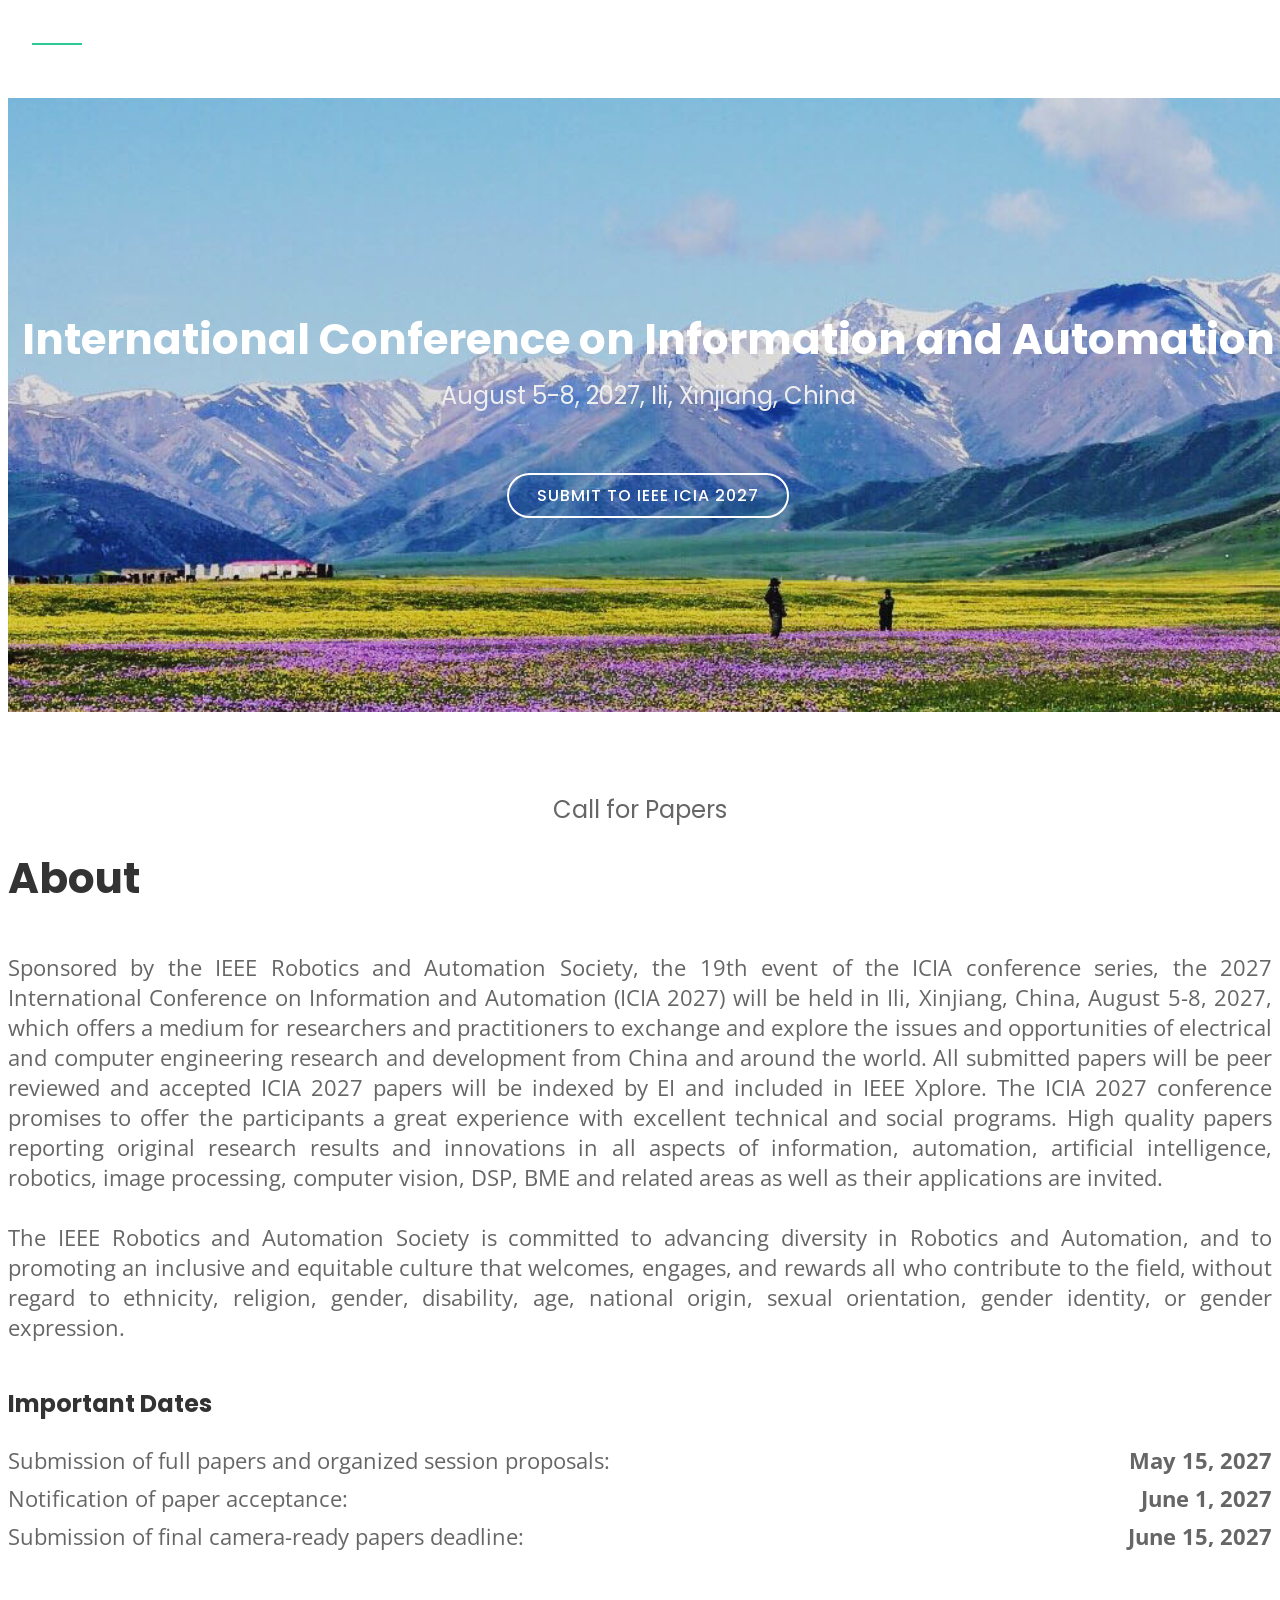
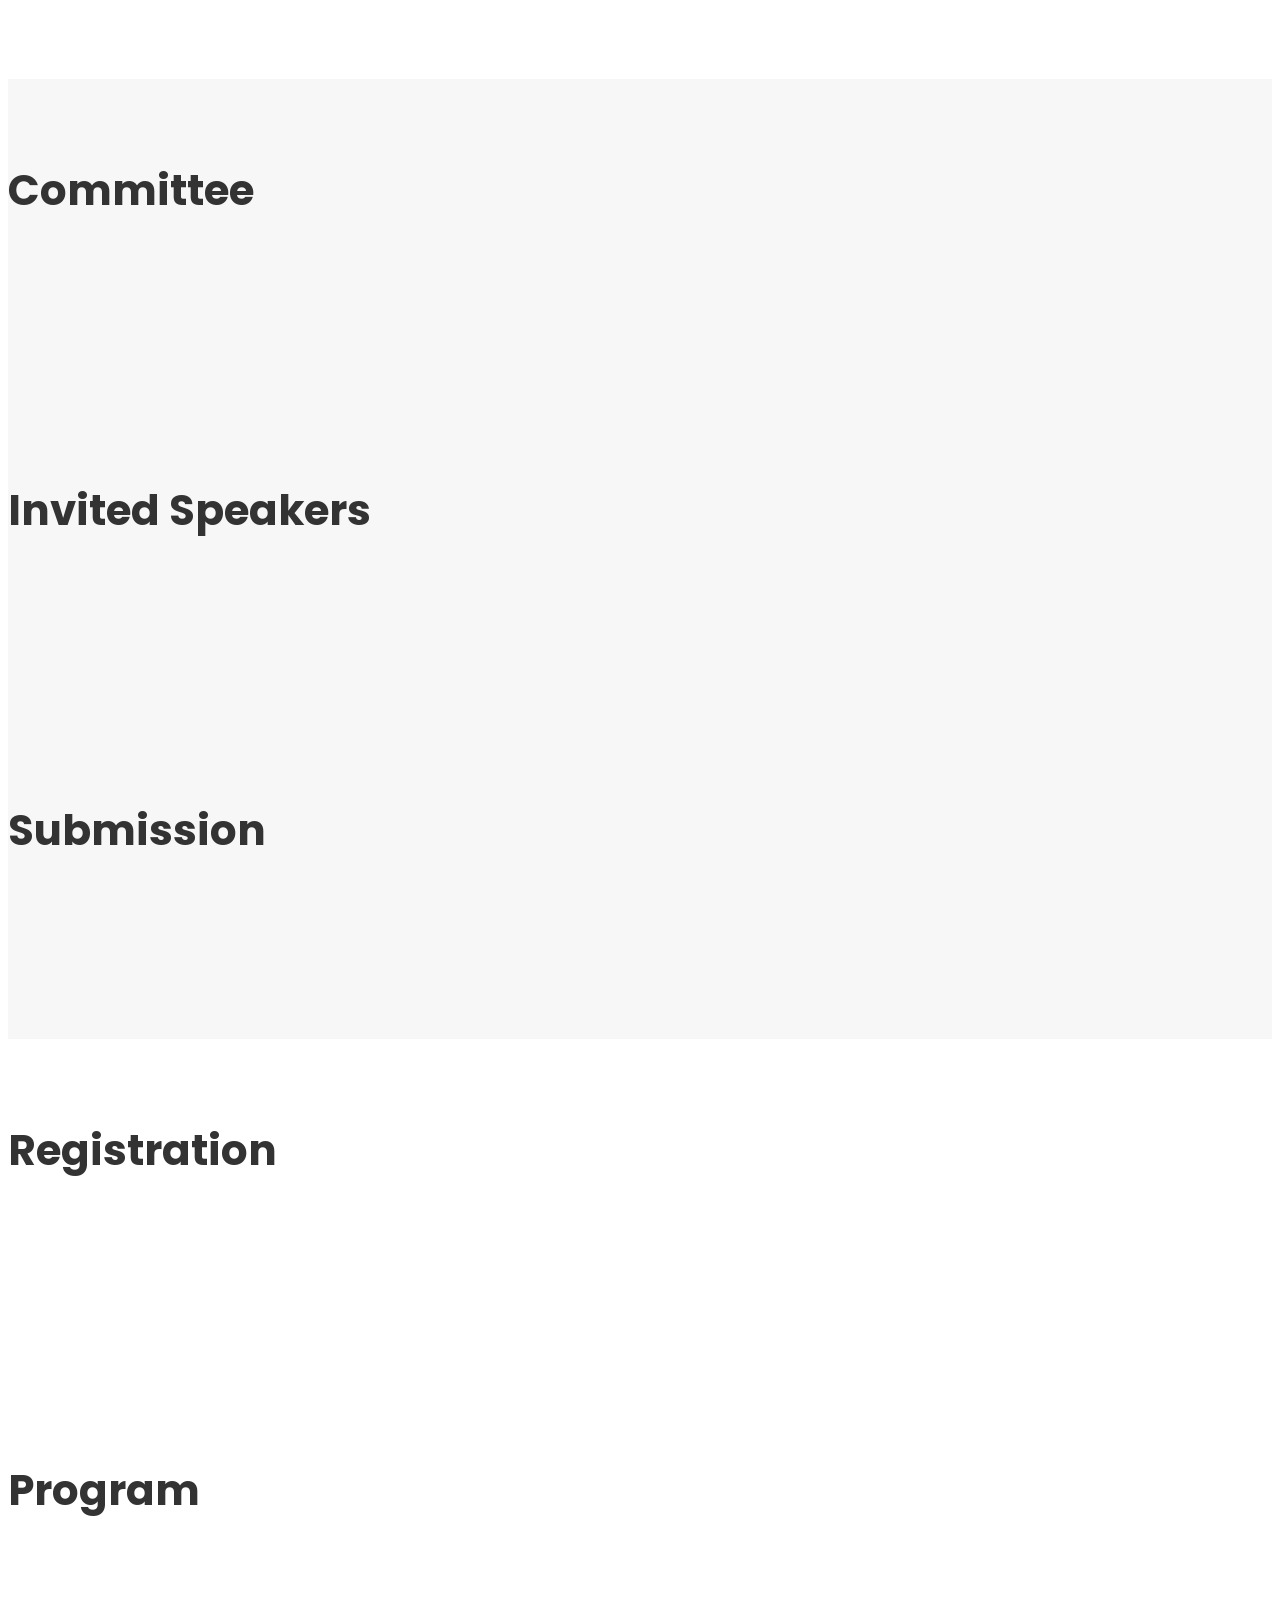
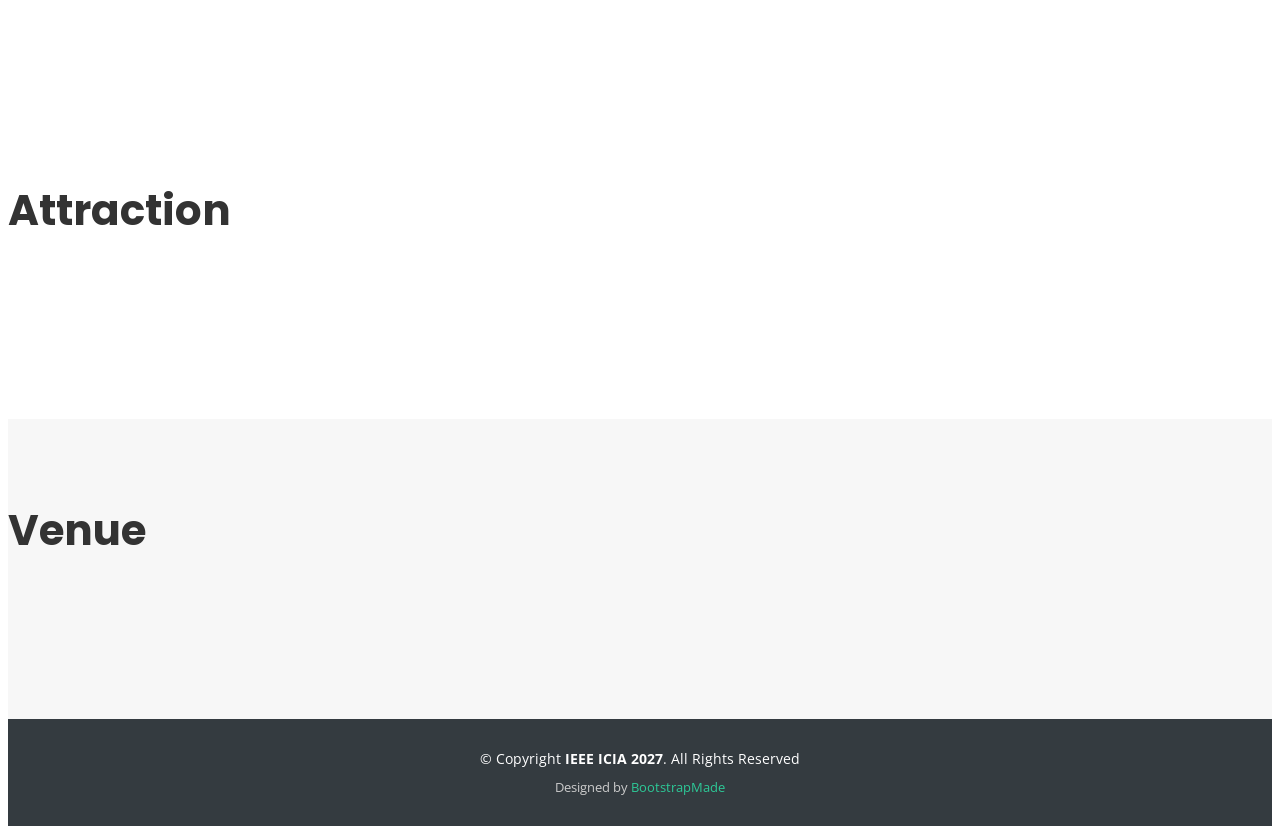
==== index.html @ 5e0fe8b0 "update" ====
<!DOCTYPE html>
<html lang="en">

<head>

	<meta charset="utf-8">
	<meta content="width=device-width, initial-scale=1.0" name="viewport">

	<title>ICIA 2027</title>
	<meta content="" name="description">
	<meta content="" name="keywords">

	<!-- Favicons -->
	<link href="" rel="icon">

	<!-- Google Fonts -->
	<link href="https://fonts.googleapis.com/css?family=Open+Sans:300,300i,400,400i,700,700i|Poppins:300,400,500,700"
		rel="stylesheet">

	<!-- Vendor CSS Files -->
	<link href="assets/vendor/aos/aos.css" rel="stylesheet">
	<link href="assets/vendor/bootstrap/css/bootstrap.min.css" rel="stylesheet">
	<link href="assets/vendor/bootstrap-icons/bootstrap-icons.css" rel="stylesheet">
	<link href="assets/vendor/boxicons/css/boxicons.min.css" rel="stylesheet">
	<link href="assets/vendor/glightbox/css/glightbox.min.css" rel="stylesheet">
	<link href="assets/vendor/swiper/swiper-bundle.min.css" rel="stylesheet">

	<!-- Template Main CSS File -->
	<link href="assets/css/style.css" rel="stylesheet">

	<style>
		.invisible-table {
			border-collapse: collapse;
			width: 100%;
			border: none;
			font-family: "Open Sans", sans-serif;
			font-size: 22px;
			color: inherit;
			line-height: 30px;
		}

		.invisible-table td {
			padding: 4px 0;
			border: none;
			vertical-align: top;
		}

		.date-label {
			padding-right: 20px !important;
		}

		.date-value {
			font-weight: bold;
			white-space: nowrap;
			text-align: right;
		}

		.blank-section {
			min-height: 180px;
		}
	</style>
</head>

<body>
	<!-- ======= Header ======= -->
	<header id="header" class="fixed-top d-flex align-items-center header-transparent">
		<div class="container d-flex align-items-center justify-content-center">
			<nav id="navbar" class="navbar">
				<ul>
					<li><a class="nav-link scrollto active" href="#home">Home</a></li>
					<li><a class="nav-link scrollto" href="#about">About</a></li>
					<li><a class="nav-link scrollto" href="#committee">Committee</a></li>
					<li><a class="nav-link scrollto" href="#InvitedSpeakers">Invited Speakers</a></li>
					<li><a class="nav-link scrollto" href="#submission">Submission</a></li>
					<li><a class="nav-link scrollto" href="#registration">Registration</a></li>
					<li><a class="nav-link scrollto" href="#program">Program</a></li>
					<li><a class="nav-link scrollto" href="#attraction">Attraction</a></li>
					<li><a class="nav-link scrollto" href="#venue">Venue</a></li>
				</ul>
				<i class="bi bi-list mobile-nav-toggle"></i>
			</nav>
		</div>
	</header>
	<!-- End Header -->

	<!-- ======= home Section ======= -->
	<section id="home">
		<div class="home-container" data-aos="zoom-in" data-aos-delay="100">
			<h1>International Conference on Information and Automation</h1>
			<h2>August 5-8, 2027, Ili, Xinjiang, China</h2>
			<a href="#submission" class="btn-get-started">Submit to IEEE ICIA 2027</a>
		</div>
	</section>
	<!-- End home Section -->

	<main id="main">

		<!-- ======= About Section ======= -->
		<section id="about">
			<div class="container" data-aos="fade-up">
				<div class="row about-container">
					<h1 align="center">Call for Papers</h1>

					<h2>About</h2>
					<br>
					<div class="col-lg-12 content order-lg-1 order-2">
						<p style="text-align:justify">
							Sponsored by the IEEE Robotics and Automation Society, the 19th event of the ICIA conference
							series, the 2027 International Conference on Information and Automation (ICIA 2027) will be
							held in Ili, Xinjiang, China, August 5-8, 2027, which offers a medium for researchers and
							practitioners to exchange and explore the issues and opportunities of electrical and
							computer engineering research and development from China and around the world. All submitted
							papers will be peer reviewed and accepted ICIA 2027 papers will be indexed by EI and
							included in IEEE Xplore. The ICIA 2027 conference promises to offer the participants a great
							experience with excellent technical and social programs. High quality papers reporting
							original research results and innovations in all aspects of information, automation,
							artificial intelligence, robotics, image processing, computer vision, DSP, BME and related
							areas as well as their applications are invited.
						</p>
						<p style="text-align:justify">
							The IEEE Robotics and Automation Society is committed to advancing diversity in Robotics and
							Automation, and to promoting an inclusive and equitable culture that welcomes, engages, and
							rewards all who contribute to the field, without regard to ethnicity, religion, gender,
							disability, age, national origin, sexual orientation, gender identity, or gender expression.
						</p>
					</div>
				</div>

				<br>
				<br>

				<div class="row about-container">
					<div class="col-lg-12 content order-lg-1 order-2">
						<h3>Important Dates</h3>
						<div class="paragraph-style">
							<table class="invisible-table">
								<tr>
									<td class="date-label">Submission of full papers and organized session proposals:</td>
									<td class="date-value">May 15, 2027</td>
								</tr>
								<tr>
									<td class="date-label">Notification of paper acceptance:</td>
									<td class="date-value">June 1, 2027</td>
								</tr>
								<tr>
									<td class="date-label">Submission of final camera-ready papers deadline:</td>
									<td class="date-value">June 15, 2027</td>
								</tr>
							</table>
						</div>
					</div>
				</div>

				<br>
				<br>
				<!-- <div class="col-lg-12">
					<img src="assets/img/logo.png" class="img-fluid" alt="">
				</div> -->
			</div>
		</section>
		<!-- End About Section -->

		<!-- ======= committee Section ======= -->
		<section id="committee">
			<div class="container blank-section" data-aos="fade-up">
				<h2>Committee</h2>
			</div>
		</section>
		<!-- End committee Section -->

		<!-- ======= InvitedSpeakers Section ======= -->
		<section id="InvitedSpeakers" class="invited-speakers">
			<div class="container blank-section" data-aos="fade-up">
				<h2 class="section-title">Invited Speakers</h2>
			</div>
		</section>
		<!-- End InvitedSpeakers Section -->

		<!-- ======= submission Section ======= -->
		<section id="submission">
			<div class="container blank-section" data-aos="fade-up">
				<h2 class="section-title">Submission</h2>
			</div>
		</section>
		<!-- End submission Section -->

		<!-- ======= registration Section ======= -->
		<section id="registration" class="registration">
			<div class="container blank-section" data-aos="fade-up">
				<h2 class="section-title">Registration</h2>
			</div>
		</section>
		<!-- End registration Section -->

		<!-- ======= program Section ======= -->
		<section id="program">
			<div class="container blank-section" data-aos="fade-up">
				<h2 class="section-title">Program</h2>
			</div>
		</section>
		<!-- End program Section -->

		<!-- ======= attraction Section ======= -->
		<section id="attraction">
			<div class="container blank-section" data-aos="fade-up">
				<h2 class="section-title">Attraction</h2>
			</div>
		</section>
		<!-- End attraction Section -->

		<!-- ======= venue Section ======= -->
		<section id="venue">
			<div class="container blank-section" data-aos="fade-up">
				<h2 class="section-title">Venue</h2>
			</div>
		</section>
		<!-- End venue Section -->

	</main>
	<!-- End #main -->

	<!-- ======= Footer ======= -->
	<footer id="footer">
		<div class="footer-top">
			<div class="container"></div>
		</div>

		<div class="container">
			<div class="copyright">
				&copy; Copyright <strong>IEEE ICIA 2027</strong>. All Rights Reserved
			</div>
			<div class="credits">
				Designed by
				<a href="https://bootstrapmade.com/">BootstrapMade</a>
			</div>
		</div>
	</footer>
	<!-- End Footer -->

	<a href="#" class="back-to-top d-flex align-items-center justify-content-center"><i
			class="bi bi-arrow-up-short"></i></a>

	<!-- Vendor JS Files -->
	<script src="assets/vendor/purecounter/purecounter.js"></script>
	<script src="assets/vendor/aos/aos.js"></script>
	<script src="assets/vendor/bootstrap/js/bootstrap.bundle.min.js"></script>
	<script src="assets/vendor/glightbox/js/glightbox.min.js"></script>
	<script src="assets/vendor/isotope-layout/isotope.pkgd.min.js"></script>
	<script src="assets/vendor/swiper/swiper-bundle.min.js"></script>
	<script src="assets/vendor/php-email-form/validate.js"></script>

	<!-- Template Main JS File -->
	<script src="assets/js/main.js"></script>

</body>

</html>
---- assets/css/style.css ----
/**
* Template Name: Regna - v4.7.0
* Template URL: https://bootstrapmade.com/regna-bootstrap-onepage-template/
* Author: BootstrapMade.com
* License: https://bootstrapmade.com/license/
*/

/*--------------------------------------------------------------
# General
--------------------------------------------------------------*/
body {
  background: #fff;
  color: #666666;
  
  font-family: "Open Sans", sans-serif;
}

a {
  color: #2dc997;
  text-decoration: none;
}

a:hover, a:active, a:focus {
  color: #2dca98;
  outline: none;
  text-decoration: none;
}

p {
  padding: 0;
  margin: 0 0 30px 0;
}

h1, h2, h3, h4, h5, h6 {
  font-family: "Poppins", sans-serif;
  font-weight: 400;
  margin: 0 0 20px 0;
  padding: 0;
}

/*--------------------------------------------------------------
# Back to top button
--------------------------------------------------------------*/
.back-to-top {
  position: fixed;
  visibility: hidden;
  opacity: 0;
  right: 15px;
  bottom: 15px;
  z-index: 996;
  background: #2dc997;
  width: 40px;
  height: 40px;
  border-radius: 4px;
  transition: all 0.4s;
}
.back-to-top i {
  font-size: 28px;
  color: #fff;
  line-height: 0;
}
.back-to-top:hover {
  background: #49d6a9;
  color: #fff;
}
.back-to-top.active {
  visibility: visible;
  opacity: 1;
}

/*--------------------------------------------------------------
# Disable AOS delay on mobile
--------------------------------------------------------------*/
@media screen and (max-width: 768px) {
  [data-aos-delay] {
    transition-delay: 0 !important;
  }
}
/*--------------------------------------------------------------
# Header
--------------------------------------------------------------*/
#header {
  height: 90px;
  transition: all 0.5s;
  z-index: 997;
  background: rgba(52, 59, 64, 0.9);
}
#header #logo h1 {
  font-size: 32px;
  margin: 0;
  line-height: 1;
  font-family: "Poppins", sans-serif;
  font-weight: 700;
  letter-spacing: 3px;
  text-transform: uppercase;
}
#header #logo h1 a, #header #logo h1 a:hover {
  color: #fff;
}
#header #logo img {
  padding: 0;
  margin: 0;
}
#header.header-transparent {
  background: transparent;
}
#header.header-scrolled {
  background: rgba(52, 59, 64, 0.9);
  height: 70px;
  transition: all 0.5s;
}

.scrolled-offset {
  margin-top: 70px;
}

/*--------------------------------------------------------------
# Navigation Menu
--------------------------------------------------------------*/
/**
* Desktop Navigation 
*/
.navbar {
  padding: 0;
}
.navbar ul {
  margin: 0;
  padding: 0;
  display: flex;
  list-style: none;
  align-items: center;
}
.navbar li {
  position: relative;
}
.navbar > ul > li {
  white-space: nowrap;
  padding: 10px 0 10px 24px;
}
.navbar a, .navbar a:focus {
  display: flex;
  align-items: center;
  justify-content: space-between;
  font-family: "Poppins", sans-serif;
  color: #fff;
  font-size: 14px;
  padding: 0 4px;
  white-space: nowrap;
  transition: 0.3s;
  letter-spacing: 0.4px;
  position: relative;
  text-transform: uppercase;
}
.navbar a i, .navbar a:focus i {
  font-size: 12px;
  line-height: 0;
  margin-left: 5px;
}
.navbar > ul > li > a:before {
  content: "";
  position: absolute;
  width: 100%;
  height: 2px;
  bottom: -6px;
  left: 0;
  background-color: #2dc997;
  visibility: hidden;
  transform: scaleX(0);
  transition: all 0.3s ease-in-out 0s;
}
.navbar a:hover:before, .navbar li:hover > a:before, .navbar .active:before {
  visibility: visible;
  transform: scaleX(1);
}
.navbar a:hover, .navbar .active, .navbar .active:focus, .navbar li:hover > a {
  color: #fff;
}
.navbar .dropdown ul {
  display: block;
  position: absolute;
  left: 24px;
  top: calc(100% + 30px);
  margin: 0;
  padding: 10px 0;
  z-index: 99;
  opacity: 0;
  visibility: hidden;
  background: #fff;
  box-shadow: 0px 0px 30px rgba(127, 137, 161, 0.25);
  transition: 0.3s;
}
.navbar .dropdown ul li {
  min-width: 200px;
}
.navbar .dropdown ul a {
  padding: 10px 20px;
  font-size: 14px;
  text-transform: none;
  color: #666666;
}
.navbar .dropdown ul a i {
  font-size: 12px;
}
.navbar .dropdown ul a:hover, .navbar .dropdown ul .active:hover, .navbar .dropdown ul li:hover > a {
  color: #2dc997;
}
.navbar .dropdown:hover > ul {
  opacity: 1;
  top: 100%;
  visibility: visible;
}
.navbar .dropdown .dropdown ul {
  top: 0;
  left: calc(100% - 30px);
  visibility: hidden;
}
.navbar .dropdown .dropdown:hover > ul {
  opacity: 1;
  top: 0;
  left: 100%;
  visibility: visible;
}
@media (max-width: 1366px) {
  .navbar .dropdown .dropdown ul {
    left: -90%;
  }
  .navbar .dropdown .dropdown:hover > ul {
    left: -100%;
  }
}

/**
* Mobile Navigation 
*/
.mobile-nav-toggle {
  color: #fff;
  font-size: 28px;
  cursor: pointer;
  display: none;
  line-height: 0;
  transition: 0.5s;
}

@media (max-width: 991px) {
  .mobile-nav-toggle {
    display: block;
  }

  .navbar ul {
    display: none;
  }
}
.navbar-mobile {
  position: fixed;
  overflow: hidden;
  top: 0;
  right: 0;
  left: 0;
  bottom: 0;
  background: rgba(77, 77, 77, 0.9);
  transition: 0.3s;
  z-index: 999;
}
.navbar-mobile .mobile-nav-toggle {
  position: absolute;
  top: 15px;
  right: 15px;
}
.navbar-mobile ul {
  display: block;
  position: absolute;
  top: 55px;
  right: 15px;
  bottom: 15px;
  left: 15px;
  padding: 10px 0;
  background-color: #fff;
  overflow-y: auto;
  transition: 0.3s;
}
.navbar-mobile > ul > li {
  padding: 0;
}
.navbar-mobile a:hover:before, .navbar-mobile li:hover > a:before, .navbar-mobile .active:before {
  visibility: hidden;
}
.navbar-mobile a, .navbar-mobile a:focus {
  padding: 10px 20px;
  font-size: 15px;
  color: #666666;
}
.navbar-mobile a:hover, .navbar-mobile .active, .navbar-mobile li:hover > a {
  color: #2dc997;
}
.navbar-mobile .getstarted, .navbar-mobile .getstarted:focus {
  margin: 15px;
}
.navbar-mobile .dropdown ul {
  position: static;
  display: none;
  margin: 10px 20px;
  padding: 10px 0;
  z-index: 99;
  opacity: 1;
  visibility: visible;
  background: #fff;
  box-shadow: 0px 0px 30px rgba(127, 137, 161, 0.25);
}
.navbar-mobile .dropdown ul li {
  min-width: 200px;
}
.navbar-mobile .dropdown ul a {
  padding: 10px 20px;
}
.navbar-mobile .dropdown ul a i {
  font-size: 12px;
}
.navbar-mobile .dropdown ul a:hover, .navbar-mobile .dropdown ul .active:hover, .navbar-mobile .dropdown ul li:hover > a {
  color: #2dc997;
}
.navbar-mobile .dropdown > .dropdown-active {
  display: block;
}

/*--------------------------------------------------------------
# home Section
--------------------------------------------------------------*/
#home {
  width: 100vw;
  height: 48vw;
  /* min-height: 100vh; */
  background: url(../img/yili-banner.jpg) top center;
  background-size: cover;
  /* background-repeat: no-repeat; */
  position: relative;
}
@media (min-width: 1024px) {
  #home {
    background-attachment: fixed;
  }
}
#home:before {
  content: "";
  background: rgba(0, 0, 0, 0.1);
  position: absolute;
  bottom: 0;
  top: 0;
  left: 0;
  right: 0;
}
#home .home-container {
  position: absolute;
  bottom: 0;
  top: 0;
  left: 0;
  right: 0;
  display: flex;
  justify-content: center;
  align-items: center;
  flex-direction: column;
  text-align: center;
}
#home h1 {
  margin: 30px 0 10px 0;
  font-size: 42px;
  font-weight: 700;
  line-height: 56px;
  /* text-transform: uppercase; */
  color: #fff;
}
@media (max-width: 768px) {
  #home h1 {
    font-size: 28px;
    line-height: 36px;
  }
}
#home h2 {
  color: #eee;
  margin-bottom: 50px;
  font-size: 24px;
}
@media (max-width: 768px) {
  #home h2 {
    font-size: 18px;
    line-height: 24px;
    margin-bottom: 30px;
  }
}
#home .btn-get-started {
  font-family: "Poppins", sans-serif;
  text-transform: uppercase;
  font-weight: 500;
  font-size: 16px;
  letter-spacing: 1px;
  display: inline-block;
  padding: 8px 28px;
  border-radius: 50px;
  transition: 0.5s;
  margin: 10px;
  border: 2px solid #fff;
  color: #fff;


}
#home .btn-get-started:hover {
  background: #2dc997;
  border: 2px solid #2dc997;
}

/*--------------------------------------------------------------
# Sections
--------------------------------------------------------------*/
section {
  overflow: hidden;
}

/* Sections Header
--------------------------------*/
.section-header .section-title {
  font-size: 32px;
  color: #111;
  text-transform: uppercase;
  text-align: center;
  font-weight: 700;
  margin-bottom: 5px;
}
.section-header .section-description {
  text-align: center;
  padding-bottom: 40px;
  color: #999;
}

/*--------------------------------------------------------------
# Breadcrumbs
--------------------------------------------------------------*/
.breadcrumbs {
  padding: 20px 0;
  background-color: whitesmoke;
  min-height: 40px;
  margin-top: 92px;
}
.breadcrumbs h2 {
  font-size: 24px;
  font-weight: 300;
  margin: 0;
}
@media (max-width: 992px) {
  .breadcrumbs h2 {
    margin: 0 0 10px 0;
  }
}
.breadcrumbs ol {
  display: flex;
  flex-wrap: wrap;
  list-style: none;
  padding: 0;
  margin: 0;
  font-size: 14px;
}
.breadcrumbs ol li + li {
  padding-left: 10px;
}
.breadcrumbs ol li + li::before {
  display: inline-block;
  padding-right: 10px;
  color: #6c757d;
  content: "/";
}
@media (max-width: 768px) {
  .breadcrumbs .d-flex {
    display: block !important;
  }
  .breadcrumbs ol {
    display: block;
  }
  .breadcrumbs ol li {
    display: inline-block;
  }
}

/* About Us Section
--------------------------------*/
#about {
  background: #fff;
  padding: 80px 0;
}
#about .about-container .background {
  min-height: 300px;
  background: url(../img/about-img.jpg) center top no-repeat;
  margin-bottom: 10px;
}
#about .about-container .content {
  background: #fff;
}
#about .about-container .title {
  color: #333;
  font-weight: 700;
  font-size: 32px;
}

#about .about-container h3{
  color: #333;
  font-weight: 700;
  font-size: 24px;
}

#about .about-container h2{
  color: #333;
  font-weight: 700;
  font-size: 42px;
}

@media (max-width: 768px) {
  #about .about-container .title {
    padding-top: 15px;
  }
}
#about .about-container p {
  line-height: 30px;
  font-size: 22px
}
#about .about-container p:last-child {
  margin-bottom: 0;
}
#about .about-container .icon-box {
  background: #fff;
  background-size: cover;
  padding: 0 0 30px 0;
}
#about .about-container .icon-box .icon {
  float: left;
  background: #fff;
  width: 64px;
  height: 64px;
  display: flex;
  justify-content: center;
  align-items: center;
  flex-direction: column;
  text-align: center;
  border-radius: 50%;
  border: 2px solid #2dc997;
}
#about .about-container .icon-box .icon i {
  color: #2dc997;
  font-size: 24px;
  line-height: 0;
}
#about .about-container .icon-box .title {
  margin-left: 80px;
  font-weight: 500;
  margin-bottom: 5px;
  font-size: 18px;
  text-transform: uppercase;
}
#about .about-container .icon-box .title a {
  color: #111;
}
#about .about-container .icon-box .description {
  margin-left: 80px;
  line-height: 24px;
  font-size: 14px;
}

/* Facts Section
--------------------------------*/
#facts {
  background: #f7f7f7;
  padding: 80px 0 60px 0;
}
#facts .counters span {
  font-size: 48px;
  display: block;
  color: #2dc997;
}
#facts .counters p {
  padding: 0;
  margin: 0 0 20px 0;
  font-family: "Poppins", sans-serif;
  font-size: 14px;
}

/* committee Section
--------------------------------*/
#committee {
  background: #f7f7f7;
  background-size: cover;
  padding: 80px 0 60px 0;
}



#committee .box {
  padding: 50px 20px;
  margin-bottom: 50px;
  text-align: center;
  border: 1px solid #e6e6e6;
  height: 200px;
  position: relative;
  background: #fafafa;
}
#committee .icon {
  position: absolute;
  top: -36px;
  left: calc(50% - 36px);
  transition: 0.2s;
  border-radius: 50%;
  border: 6px solid #fff;
  display: flex;
  justify-content: center;
  align-items: center;
  flex-direction: column;
  text-align: center;
  width: 72px;
  height: 72px;
  background: #2dc997;
}
#committee .icon a {
  display: inline-block;
}
#committee .icon i {
  color: #fff;
  font-size: 24px;
  line-height: 0;
}
#committee .box:hover .icon {
  background: #fff;
  border: 2px solid #2dc997;
}
#committee .box:hover .icon i {
  color: #2dc997;
}
#committee .box:hover .icon a {
  color: #2dc997;
}
#committee .title {
  font-weight: 700;
  font-size: 18px;
  margin-bottom: 15px;
  text-transform: uppercase;
}

#committee h2 {
  color: #333;
  font-weight: 700;
  font-size: 42px;
}

#committee h3 {
  color: #111;
  /* font-weight: 700; */
  font-size: 33px;
  /* text-align: center; */
}

#committee row {

  align-items: center;
}

#committee p {
  color: #111;
  /* font-weight: 700; */
  font-size: 18px;
  line-height: 20px;
  text-align: center;
}

#committee .title a {
  color: #111;
}
#committee .description {
  font-size: 14px;
  line-height: 24px;
}

#committee .member {
  margin: auto;
  text-align: center;
  margin-bottom: 20px;
}
#committee .member .pic {
  margin-bottom: 15px;
  overflow: hidden;
  height: 260px;
}
#committee .member .pic img {
  max-width: 90%;
}
#committee .member h4 {
  font-weight: 700;
  margin-bottom: 2px;
  font-size: 22px;
}
#committee .member span {
  font-style: italic;
  display: block;
  font-size: 16px;
}
#committee .member .social {
  margin-top: 15px;
}
#committee .member .social a {
  color: #b3b3b3;
}
#committee .member .social a:hover {
  color: #2dc997;
}
#committee .member .social i {
  font-size: 18px;
  margin: 0 2px;
}

/* InvitedSpeakers Section
--------------------------------*/
#InvitedSpeakers {
  background: #f7f7f7;
  background-size: cover;
  padding: 80px 0 60px 0;
}

#InvitedSpeakers .box {
  padding: 50px 20px;
  margin-bottom: 50px;
  text-align: center;
  border: 1px solid #e6e6e6;
  height: 200px;
  position: relative;
  background: #fafafa;
}
#InvitedSpeakers .icon {
  position: absolute;
  top: -36px;
  left: calc(50% - 36px);
  transition: 0.2s;
  border-radius: 50%;
  border: 6px solid #fff;
  display: flex;
  justify-content: center;
  align-items: center;
  flex-direction: column;
  text-align: center;
  width: 72px;
  height: 72px;
  background: #2dc997;
}
#InvitedSpeakers .icon a {
  display: inline-block;
}
#InvitedSpeakers .icon i {
  color: #fff;
  font-size: 24px;
  line-height: 0;
}
#InvitedSpeakers .box:hover .icon {
  background: #fff;
  border: 2px solid #2dc997;
}
#InvitedSpeakers .box:hover .icon i {
  color: #2dc997;
}
#InvitedSpeakers .box:hover .icon a {
  color: #2dc997;
}
#InvitedSpeakers .title {
  font-weight: 700;
  font-size: 18px;
  margin-bottom: 15px;
  text-transform: uppercase;
}

#InvitedSpeakers h2 {
  color: #333;
  font-weight: 700;
  font-size: 42px;
}

#InvitedSpeakers h3 {
  color: #111;
  /* font-weight: 700; */
  font-size: 33px;
  /* text-align: center; */
}

#InvitedSpeakers row {

  align-items: center;
}

#InvitedSpeakers p {
  color: #111;
  /* font-weight: 700; */
  font-size: 22px;
  line-height: 30px;
  text-align: center;
  width: 100%;
}

#InvitedSpeakers .title a {
  color: #111;
}
#InvitedSpeakers .description {
  font-size: 14px;
  line-height: 24px;
}

#InvitedSpeakers .member {
  margin: auto;
  text-align: center;
  margin-bottom: 20px;
}
#InvitedSpeakers .member .pic {
  margin-bottom: 15px;
  overflow: hidden;
  height: 260px;
}
#InvitedSpeakers .member .pic img {
  max-width: 90%;
}
#InvitedSpeakers .member h4 {
  font-weight: 700;
  margin-bottom: 2px;
  font-size: 22px;
}
#InvitedSpeakers .member span {
  font-style: italic;
  display: block;
  font-size: 16px;
}
#InvitedSpeakers .member .social {
  margin-top: 15px;
}
#InvitedSpeakers .member .social a {
  color: #b3b3b3;
}
#InvitedSpeakers .member .social a:hover {
  color: #2dc997;
}
#InvitedSpeakers .member .social i {
  font-size: 18px;
  margin: 0 2px;
}


/* Call To Action Section
--------------------------------*/
#call-to-action {
  background: linear-gradient(rgba(0, 0, 0, 0.6), rgba(0, 0, 0, 0.6)), url(../img/call-to-action-bg.jpg) fixed center center;
  background-size: cover;
  padding: 80px 0;
}
@media (max-width: 1024px) {
  #call-to-action {
    background-attachment: scroll;
  }
}
#call-to-action .cta-title {
  color: #fff;
  font-size: 28px;
  font-weight: 700;
}
#call-to-action .cta-text {
  color: #fff;
}
@media (min-width: 769px) {
  #call-to-action .cta-btn-container {
    display: flex;
    align-items: center;
    justify-content: flex-end;
  }
}
#call-to-action .cta-btn {
  font-family: "Poppins", sans-serif;
  text-transform: uppercase;
  font-weight: 500;
  font-size: 16px;
  letter-spacing: 1px;
  display: inline-block;
  padding: 8px 30px;
  border-radius: 50px;
  transition: 0.5s;
  margin: 10px;
  border: 2px solid #fff;
  color: #fff;
}
#call-to-action .cta-btn:hover {
  background: #2dc997;
  border: 2px solid #2dc997;
}

/* registration Section
--------------------------------*/
#registration {
  background: #fff;
  padding: 80px 0;
}

#registration h3 {
  color: #111;
  font-weight: 600;
  font-size: 24px;

  /* text-align: center; */
}

#registration p {
  color: #111;
  /* font-weight: 700; */
  font-size: 22px; 
  /* line-height: 24px; */
  margin: 0 0px 10px 0px;
  /* text-align: center; */
}


#registration h2 {
  color: #333;
  font-weight: 700;
  font-size: 42px;
}

#registration #registration-flters {
  padding: 0;
  margin: 0 auto 25px auto;
  list-style: none;
  text-align: center;
  border-radius: 50px;
}
#registration #registration-flters li {
  cursor: pointer;
  display: inline-block;
  padding: 12px 18px 14px 18px;
  font-size: 14px;
  font-weight: 500;
  line-height: 1;
  color: #666666;
  margin: 0 5px 10px 5px;
  transition: all ease-in-out 0.3s;
  background: white;
  border-radius: 4px;
}
#registration #registration-flters li:hover, #registration #registration-flters li.filter-active {
  color: #fff;
  background: #2dc997;
}
#registration #registration-flters li:last-child {
  margin-right: 0;
}
#registration .registration-item {
  margin-bottom: 30px;
  overflow: hidden;
}
#registration .registration-item img {
  position: relative;
  top: 0;
  transition: all 0.6s cubic-bezier(0.645, 0.045, 0.355, 1);
}
#registration .registration-item .registration-info {
  opacity: 0;
  position: absolute;
  left: 12px;
  right: 12px;
  bottom: -50px;
  z-index: 3;
  transition: all ease-in-out 0.3s;
  background: #2dc997;
  padding: 15px 20px;
}
#registration .registration-item .registration-info h4 {
  font-size: 18px;
  color: #fff;
  font-weight: 600;
}
#registration .registration-item .registration-info p {
  color: #fff;
  font-size: 14px;
  margin-bottom: 0;
}
#registration .registration-item .registration-info .preview-link, #registration .registration-item .registration-info .details-link {
  position: absolute;
  right: 50px;
  font-size: 24px;
  top: calc(50% - 18px);
  color: white;
  transition: ease-in-out 0.3s;
}
#registration .registration-item .registration-info .preview-link:hover, #registration .registration-item .registration-info .details-link:hover {
  color: #a4ebd4;
}
#registration .registration-item .registration-info .details-link {
  right: 15px;
}
#registration .registration-item:hover img {
  top: -30px;
}
#registration .registration-item:hover .registration-info {
  opacity: 1;
  bottom: 0;
}

/*--------------------------------------------------------------
# registration Details
--------------------------------------------------------------*/
.registration-details {
  padding-top: 40px;
}
.registration-details .registration-details-slider img {
  width: 100%;
}
.registration-details .registration-details-slider .swiper-pagination {
  margin-top: 20px;
  position: relative;
}
.registration-details .registration-details-slider .swiper-pagination .swiper-pagination-bullet {
  width: 12px;
  height: 12px;
  background-color: #fff;
  opacity: 1;
  border: 1px solid #2dc997;
}
.registration-details .registration-details-slider .swiper-pagination .swiper-pagination-bullet-active {
  background-color: #2dc997;
}
.registration-details .registration-info {
  padding: 30px;
  box-shadow: 0px 0 30px rgba(102, 102, 102, 0.08);
}
.registration-details .registration-info h3 {
  font-size: 22px;
  font-weight: 700;
  margin-bottom: 20px;
  padding-bottom: 20px;
  border-bottom: 1px solid #eee;
}
.registration-details .registration-info ul {
  list-style: none;
  padding: 0;
  font-size: 15px;
}
.registration-details .registration-info ul li + li {
  margin-top: 10px;
}
.registration-details .registration-description {
  padding-top: 30px;
}
.registration-details .registration-description h2 {
  font-size: 26px;
  font-weight: 700;
  margin-bottom: 20px;
}
.registration-details .registration-description p {
  padding: 0;
}

/* submission Section
--------------------------------*/
#submission {
  background: #f7f7f7;
  padding: 80px 0 60px 0;
}

#submission h3 {
  color: #111;
  font-weight: 600;
  font-size: 24px;

  /* text-align: center; */
}

#submission p {
  color: #111;
  /* font-weight: 700; */
  font-size: 22px; 
  /* line-height: 24px; */
  margin: 0 0px 10px 0px;
  /* text-align: center; */
}


#submission h2 {
  color: #333;
  font-weight: 700;
  font-size: 42px;
}




#program {
  background:  #fff;
  padding: 80px 0 60px 0;
}


#program h3 {
  color: #111;
  font-weight: 600;
  font-size: 24px;

  /* text-align: center; */
}

#program p {
  color: #111;
  /* font-weight: 700; */
  font-size: 22px; 
  /* line-height: 24px; */
  margin: 0 0px 10px 0px;
  /* text-align: center; */
}


#attraction h2 {
  color: #333;
  font-weight: 700;
  font-size: 42px;
}


#attraction {
  background:  #fff;
  padding: 80px 0 60px 0;
}


#attraction h3 {
  color: #111;
  font-weight: 600;
  font-size: 24px;

  /* text-align: center; */
}

#attraction p {
  color: #111;
  /* font-weight: 700; */
  font-size: 22px; 
  /* line-height: 24px; */
  margin: 0 0px 10px 0px;
  /* text-align: center; */
}


#program h2 {
  color: #333;
  font-weight: 700;
  font-size: 42px;
}


/* venue Section
--------------------------------*/

#venue {
  background: #f7f7f7;
  padding: 80px 0 40px 0;
}

#venue h2 {
  color: #333;
  font-weight: 700;
  font-size: 42px;
}

#venue p {
  color: #111;
  /* font-weight: 700; */
  font-size: 22px; 
  /* line-height: 24px; */
  margin: 0 0px 10px 0px;
  /* text-align: center; */
}



#venue #google-map {
  height: 300px;
  margin-bottom: 20px;
}
#venue .info {
  color: #333333;
}
#venue .info i {
  font-size: 32px;
  color: #2dc997;
  float: left;
  line-height: 0;
}
#venue .info p {
  padding: 0 0 10px 50px;
  margin-bottom: 20px;
  line-height: 22px;
  font-size: 14px;
}
#venue .info .email p {
  padding-top: 5px;
}
#venue .social-links {
  padding: 20px 0;
}
#venue .social-links a {
  font-size: 18px;
  background: #333;
  color: #fff;
  line-height: 1;
  border-radius: 50%;
  text-align: center;
  width: 36px;
  height: 36px;
  transition: 0.3s;
  display: inline-flex;
  align-items: center;
  justify-content: center;
}
#venue .social-links a i {
  line-height: 0;
}
#venue .social-links a:hover {
  background: #2dc997;
  color: #fff;
}
#venue .php-email-form .error-message {
  display: none;
  color: #fff;
  background: #ed3c0d;
  text-align: left;
  padding: 15px;
  font-weight: 600;
}
#venue .php-email-form .error-message br + br {
  margin-top: 25px;
}
#venue .php-email-form .sent-message {
  display: none;
  color: #fff;
  background: #18d26e;
  text-align: center;
  padding: 15px;
  font-weight: 600;
}
#venue .php-email-form .loading {
  display: none;
  background: #fff;
  text-align: center;
  padding: 15px;
}
#venue .php-email-form .loading:before {
  content: "";
  display: inline-block;
  border-radius: 50%;
  width: 24px;
  height: 24px;
  margin: 0 10px -6px 0;
  border: 3px solid #18d26e;
  border-top-color: #eee;
  -webkit-animation: animate-loading 1s linear infinite;
  animation: animate-loading 1s linear infinite;
}
#venue .php-email-form input, #venue .php-email-form textarea {
  border-radius: 0;
  box-shadow: none;
  font-size: 14px;
}
#venue .php-email-form input::focus, #venue .php-email-form textarea::focus {
  background-color: #2dc997;
}
#venue .php-email-form button[type=submit] {
  background: #2dc997;
  border: 0;
  padding: 10px 24px;
  color: #fff;
  transition: 0.4s;
}
#venue .php-email-form button[type=submit]:hover {
  background: #51d8ad;
}
@-webkit-keyframes animate-loading {
  0% {
    transform: rotate(0deg);
  }
  100% {
    transform: rotate(360deg);
  }
}
@keyframes animate-loading {
  0% {
    transform: rotate(0deg);
  }
  100% {
    transform: rotate(360deg);
  }
}

/*--------------------------------------------------------------
# Footer
--------------------------------------------------------------*/
#footer {
  background: #343b40;
  padding: 30px 0;
  color: #fff;
  font-size: 14px;
}
#footer .copyright {
  text-align: center;
}
#footer .credits {
  padding-top: 10px;
  text-align: center;
  font-size: 13px;
  color: #ccc;
}

.mycarousel{
	position: fixed;
	z-index: -1;
	width: 100vw;
	height: 100vh;
}
.mycarousel img{
	width: inherit;
	height: inherit;
}
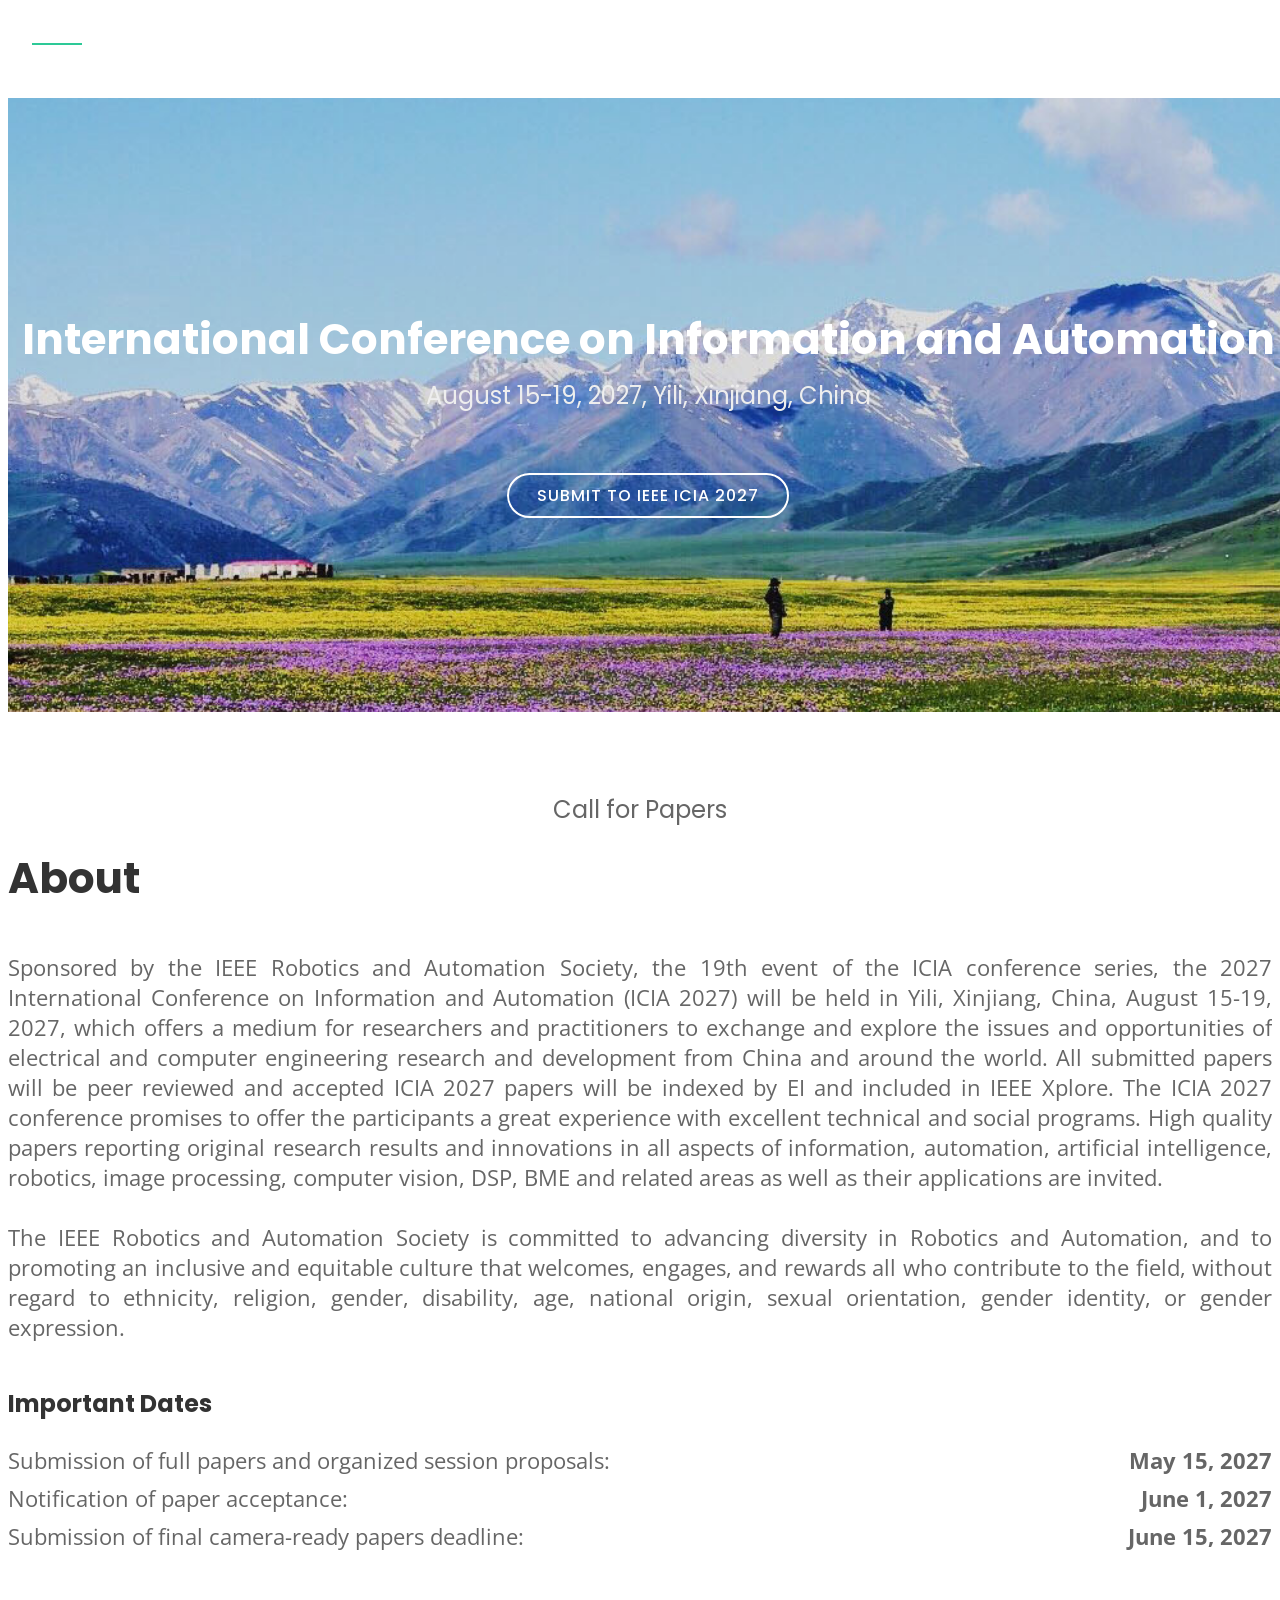
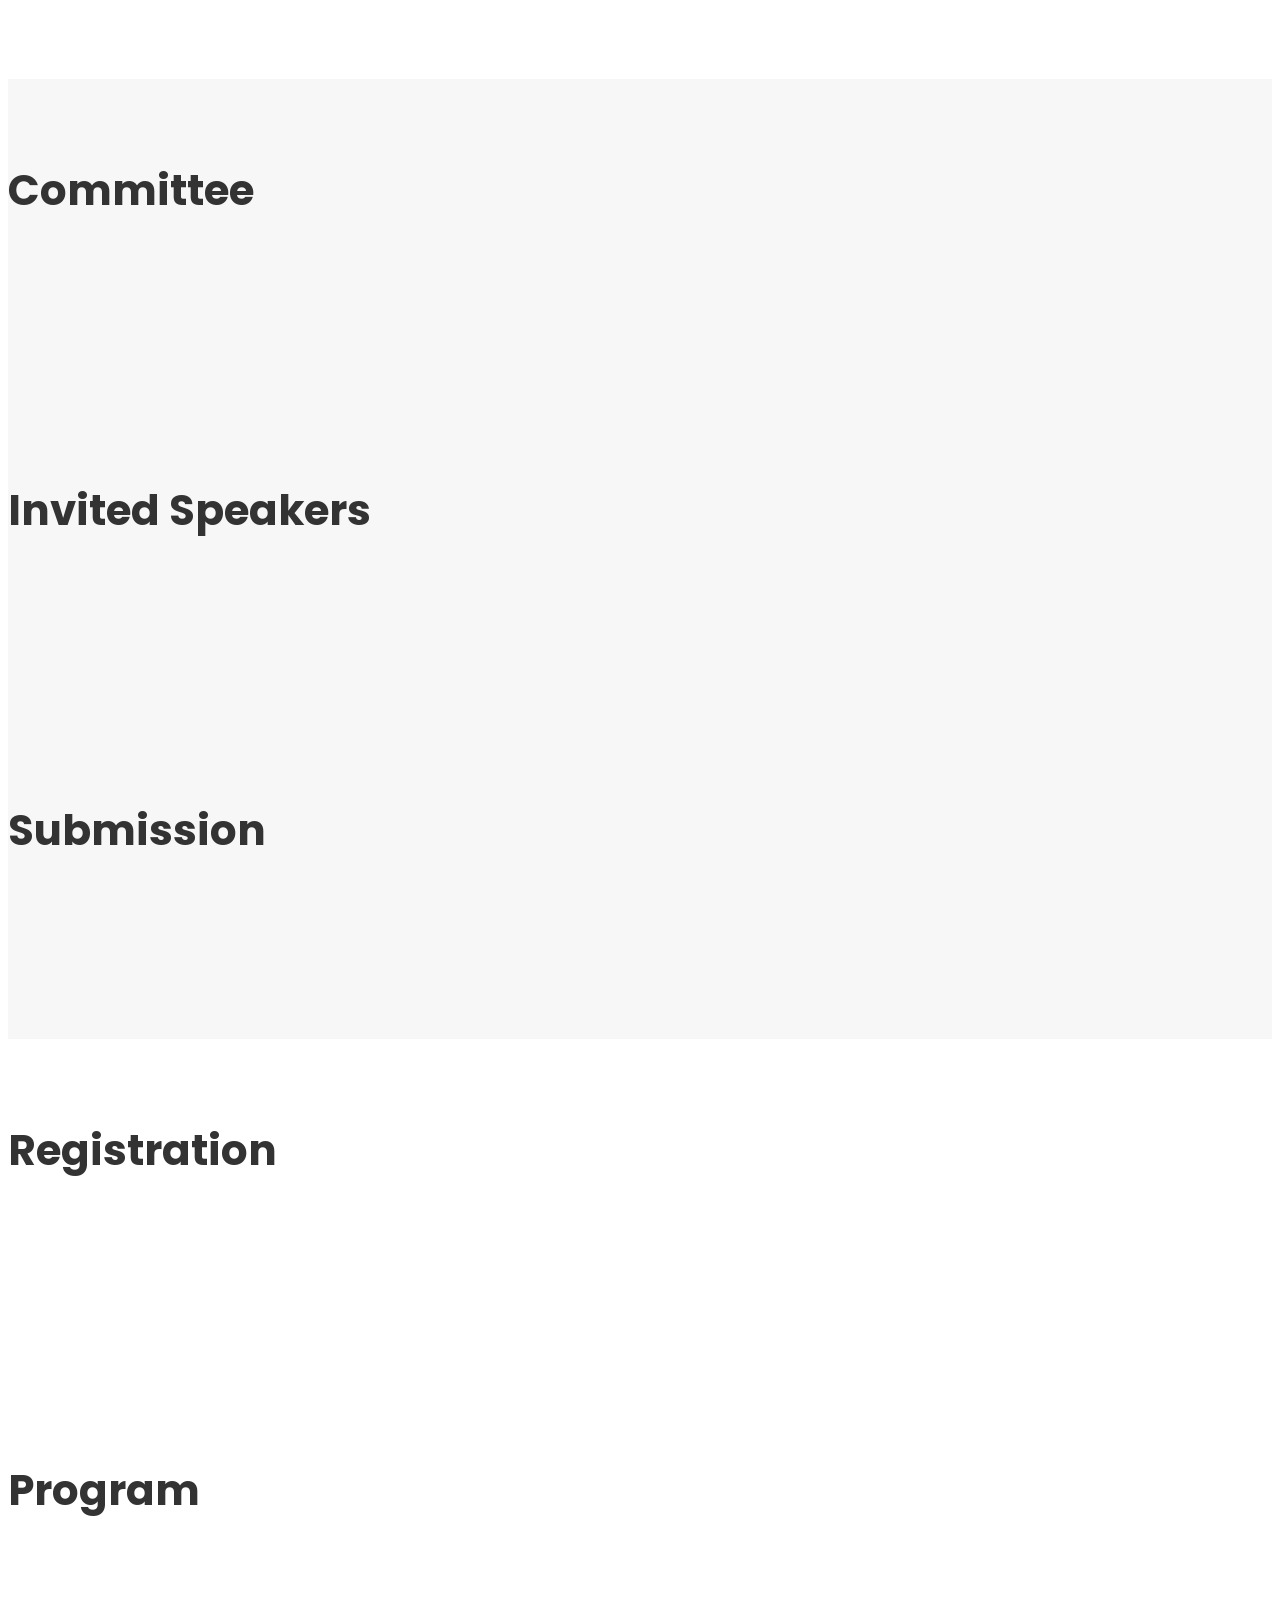
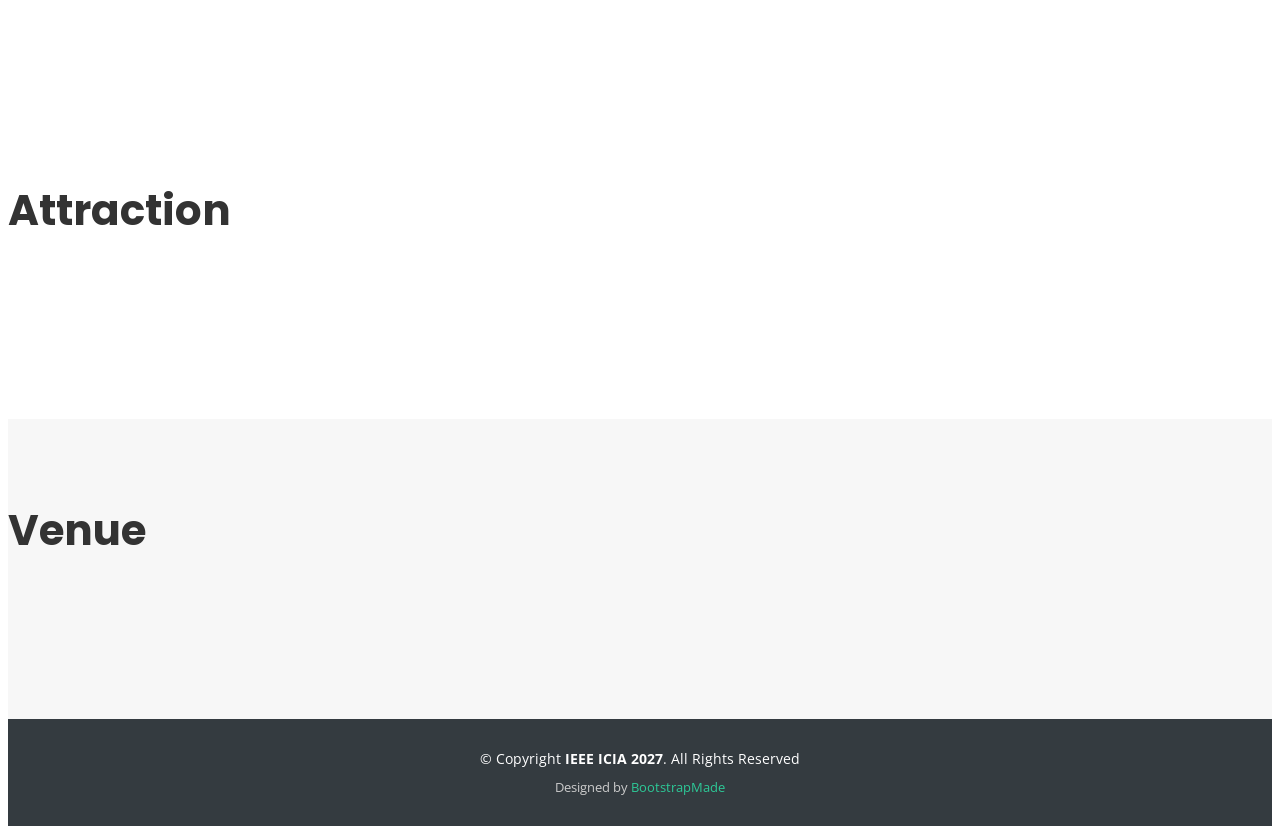
==== commit 591a8025: "update date" ====
--- a/index.html
+++ b/index.html
@@ -87,7 +87,7 @@
 	<section id="home">
 		<div class="home-container" data-aos="zoom-in" data-aos-delay="100">
 			<h1>International Conference on Information and Automation</h1>
-			<h2>August 5-8, 2027, Ili, Xinjiang, China</h2>
+			<h2>August 15-19, 2027, Yili, Xinjiang, China</h2>
 			<a href="#submission" class="btn-get-started">Submit to IEEE ICIA 2027</a>
 		</div>
 	</section>
@@ -107,7 +107,7 @@
 						<p style="text-align:justify">
 							Sponsored by the IEEE Robotics and Automation Society, the 19th event of the ICIA conference
 							series, the 2027 International Conference on Information and Automation (ICIA 2027) will be
-							held in Ili, Xinjiang, China, August 5-8, 2027, which offers a medium for researchers and
+							held in Yili, Xinjiang, China, August 15-19, 2027, which offers a medium for researchers and
 							practitioners to exchange and explore the issues and opportunities of electrical and
 							computer engineering research and development from China and around the world. All submitted
 							papers will be peer reviewed and accepted ICIA 2027 papers will be indexed by EI and
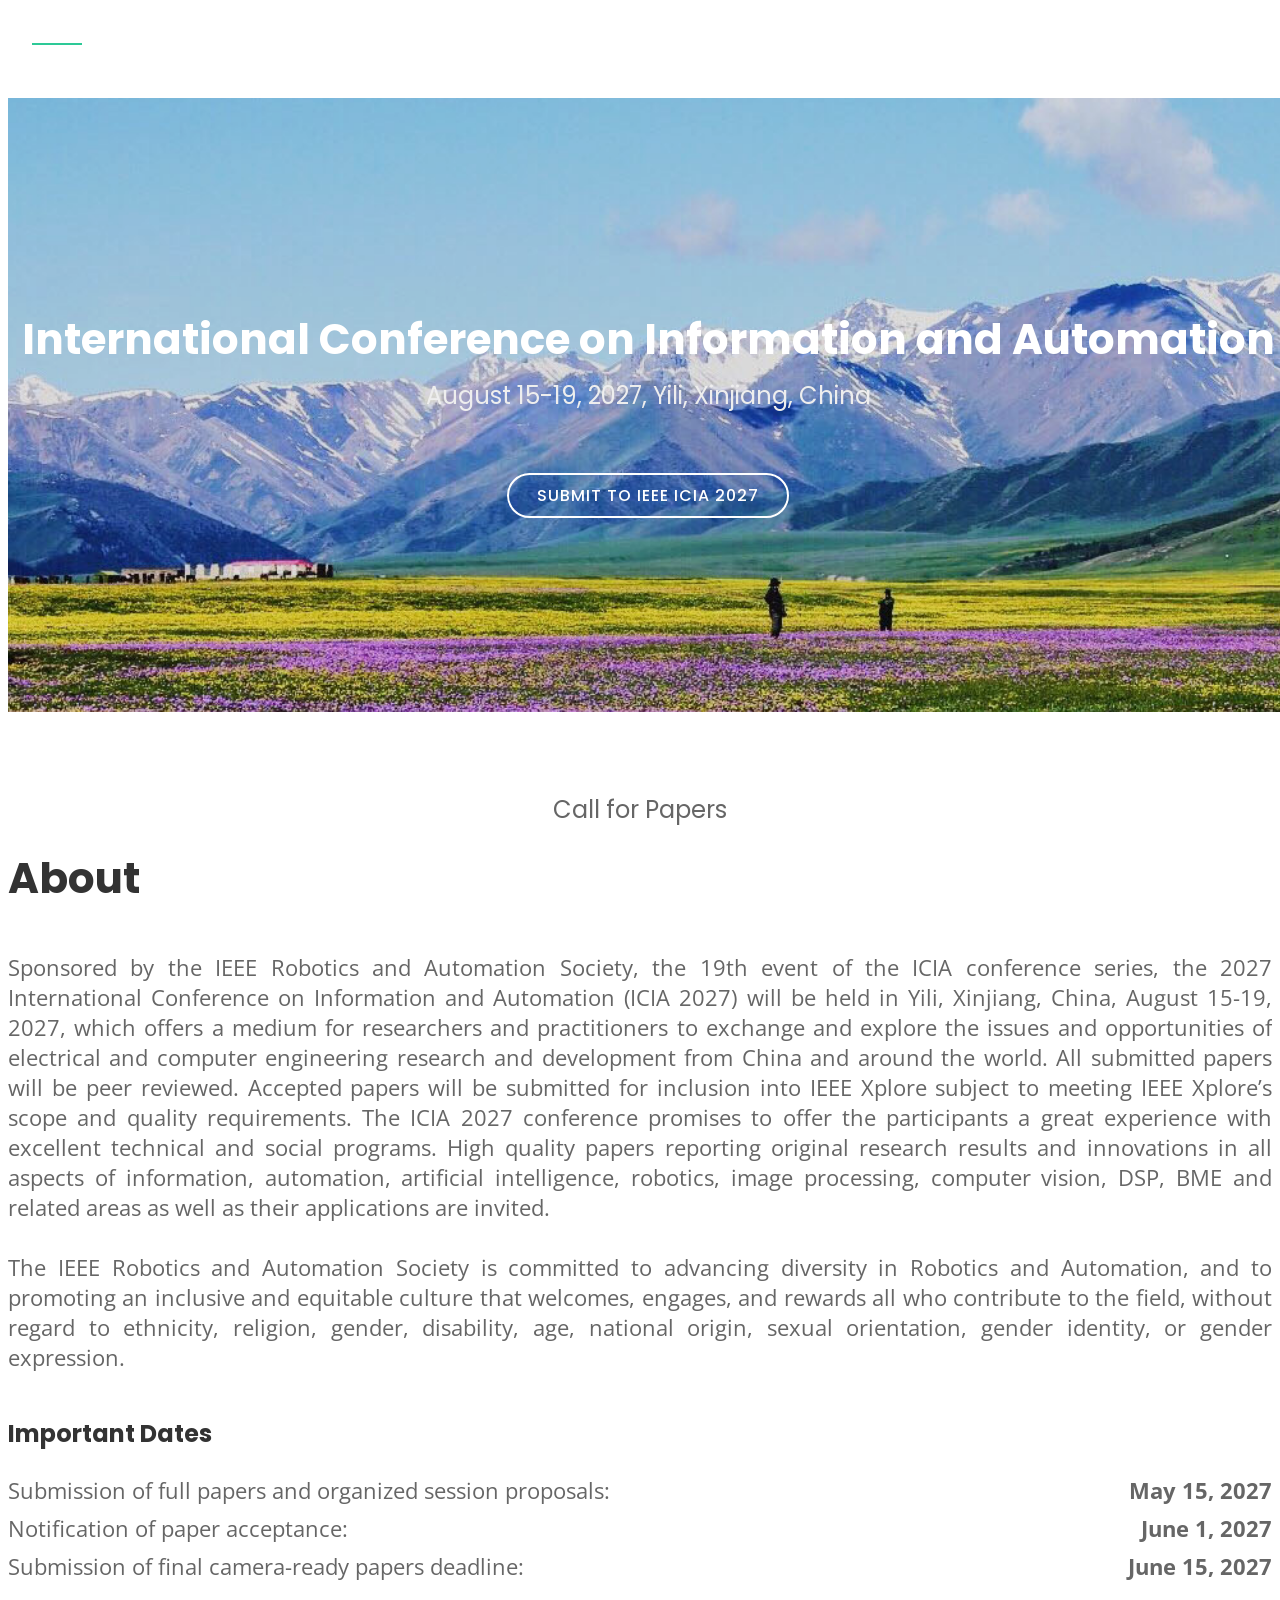
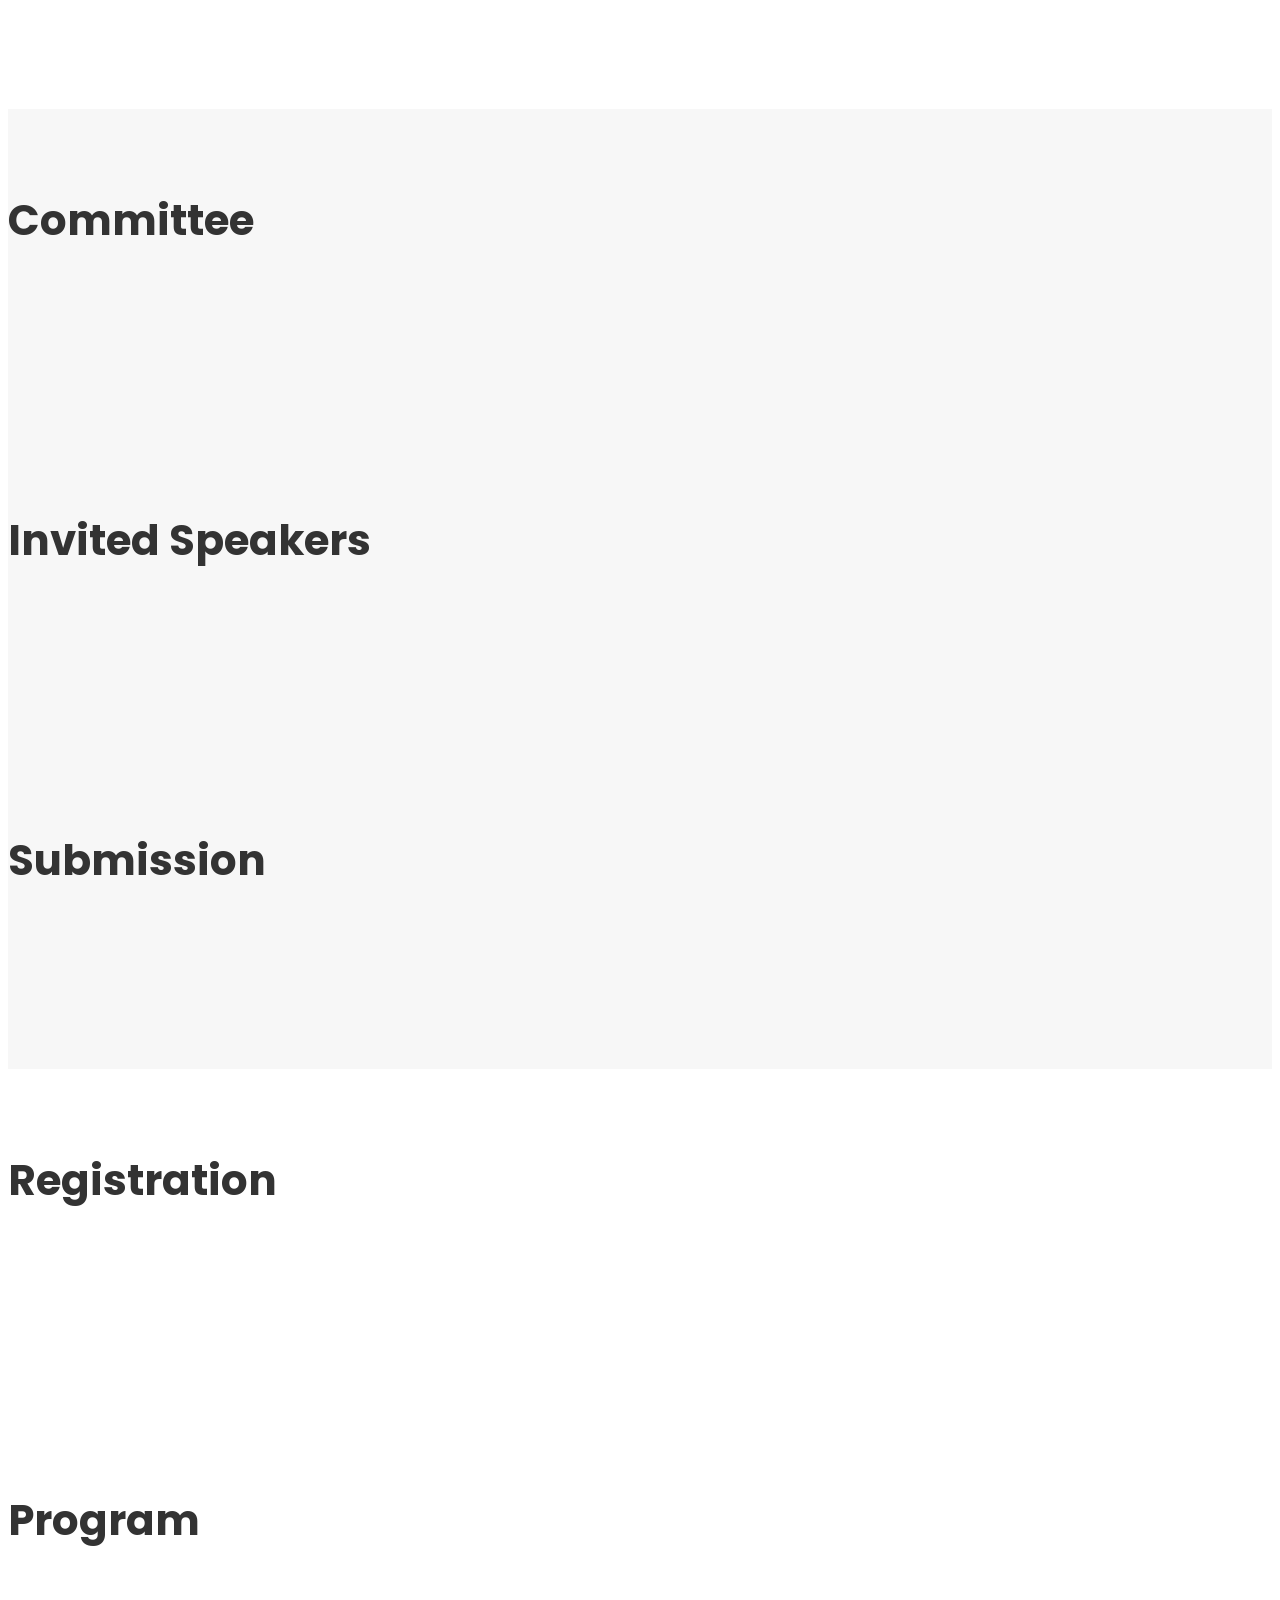
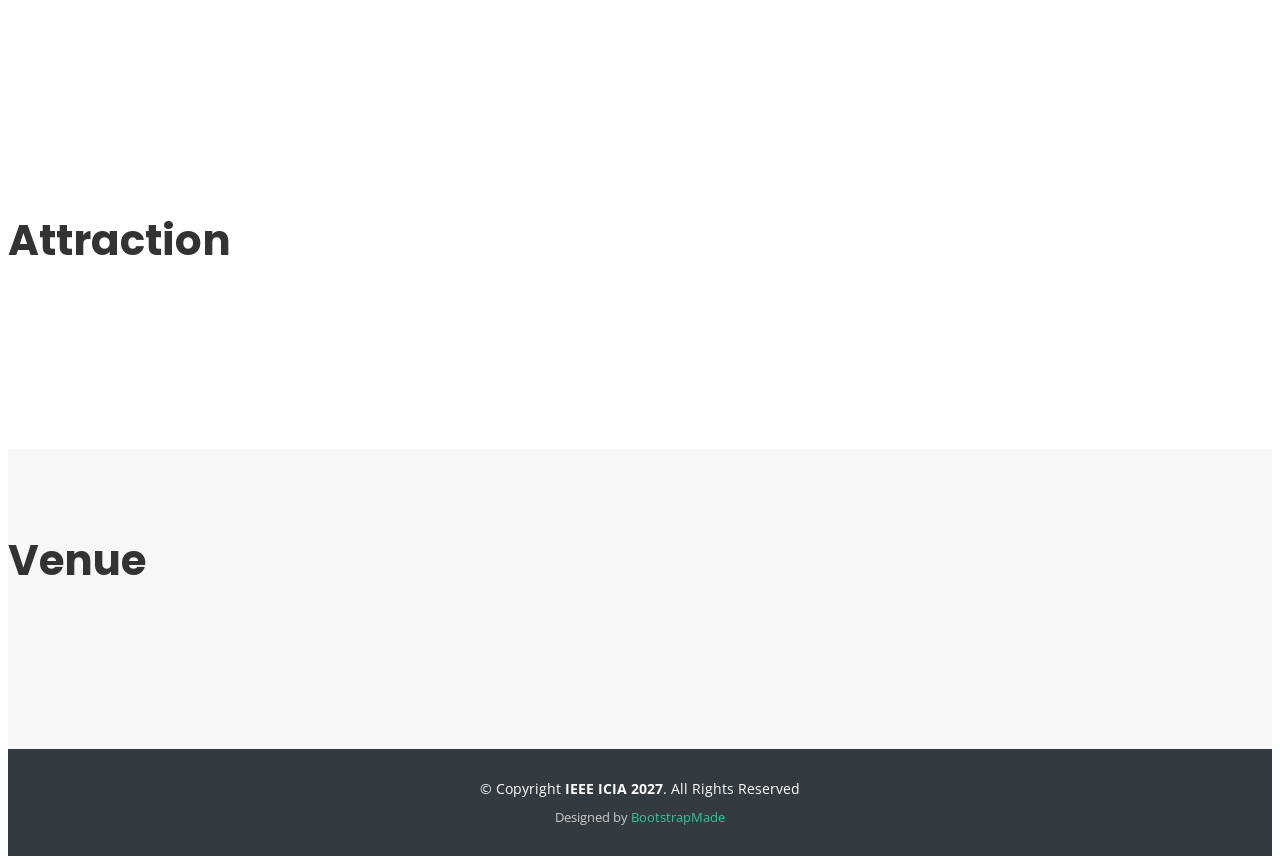
==== commit f1eb9793: "update" ====
--- a/index.html
+++ b/index.html
@@ -110,8 +110,7 @@
 							held in Yili, Xinjiang, China, August 15-19, 2027, which offers a medium for researchers and
 							practitioners to exchange and explore the issues and opportunities of electrical and
 							computer engineering research and development from China and around the world. All submitted
-							papers will be peer reviewed and accepted ICIA 2027 papers will be indexed by EI and
-							included in IEEE Xplore. The ICIA 2027 conference promises to offer the participants a great
+							papers will be peer reviewed. Accepted papers will be submitted for inclusion into IEEE Xplore subject to meeting IEEE Xplore’s scope and quality requirements. The ICIA 2027 conference promises to offer the participants a great
 							experience with excellent technical and social programs. High quality papers reporting
 							original research results and innovations in all aspects of information, automation,
 							artificial intelligence, robotics, image processing, computer vision, DSP, BME and related
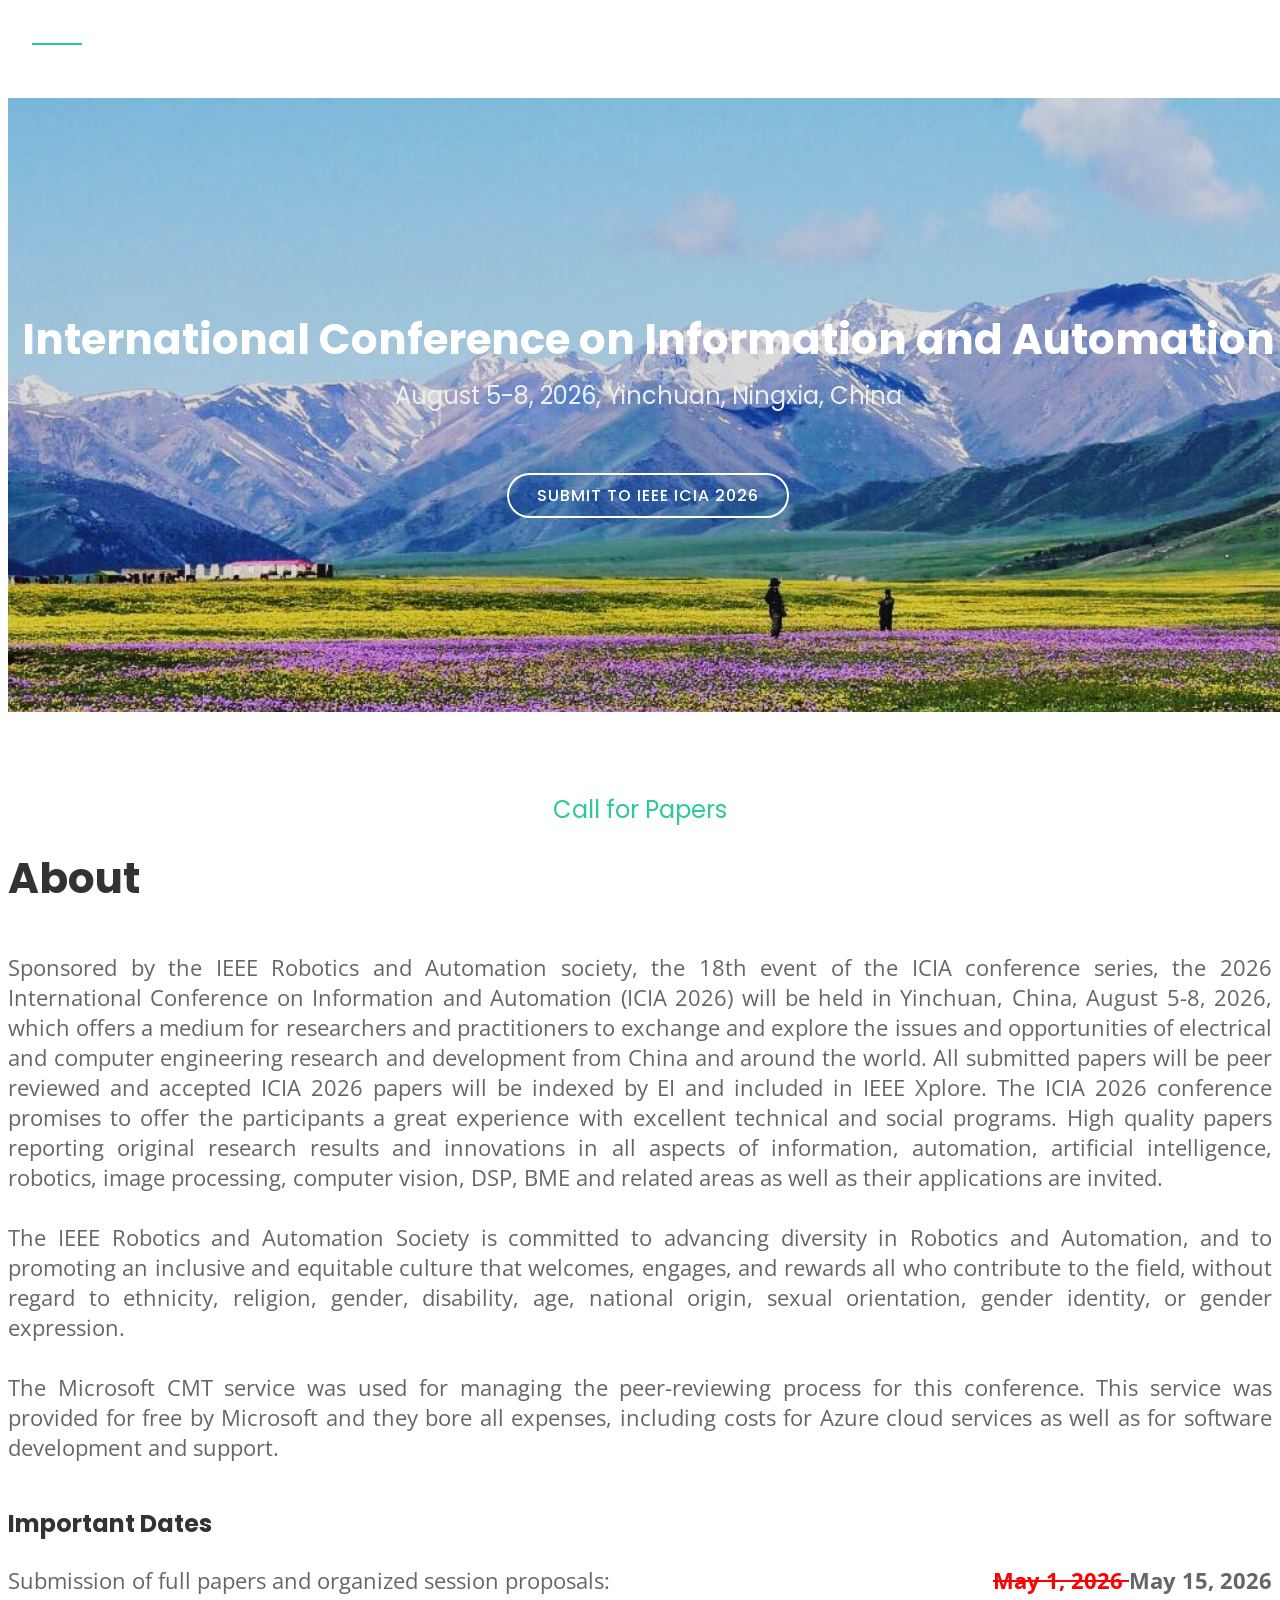
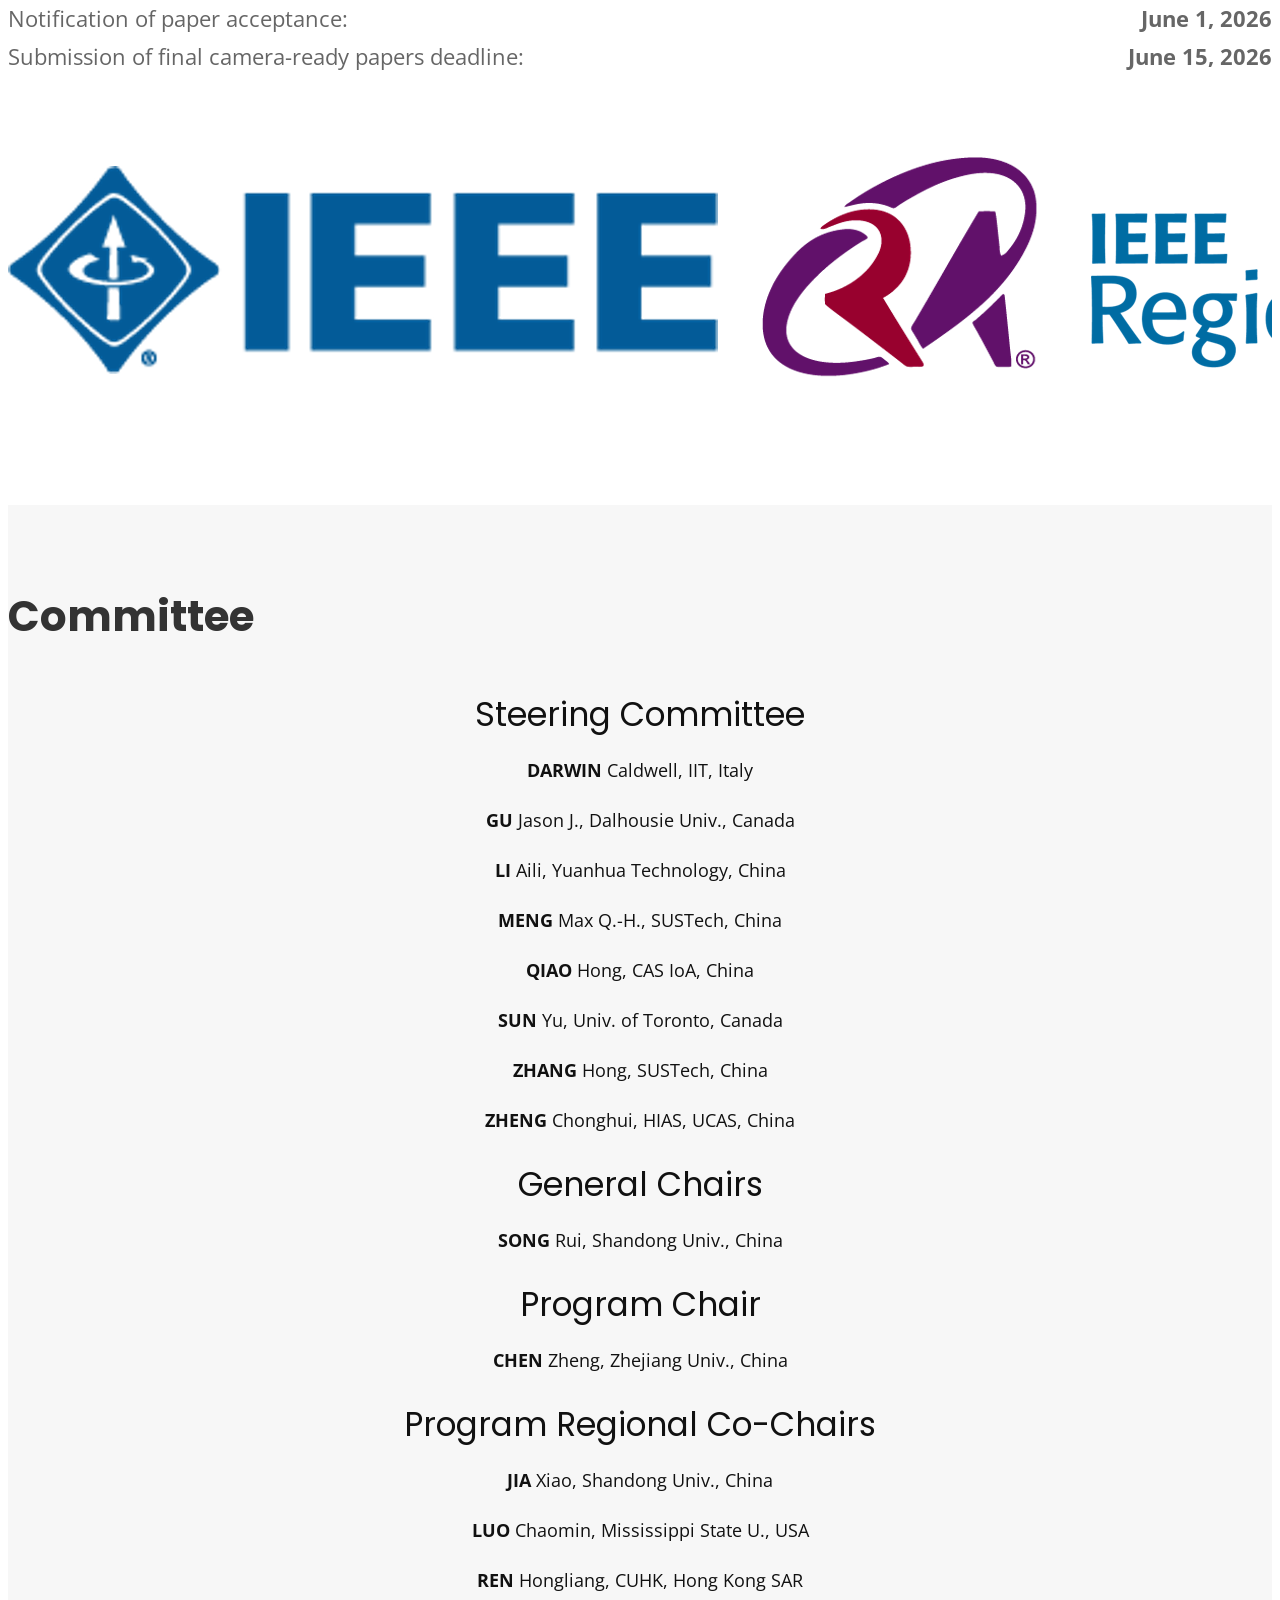
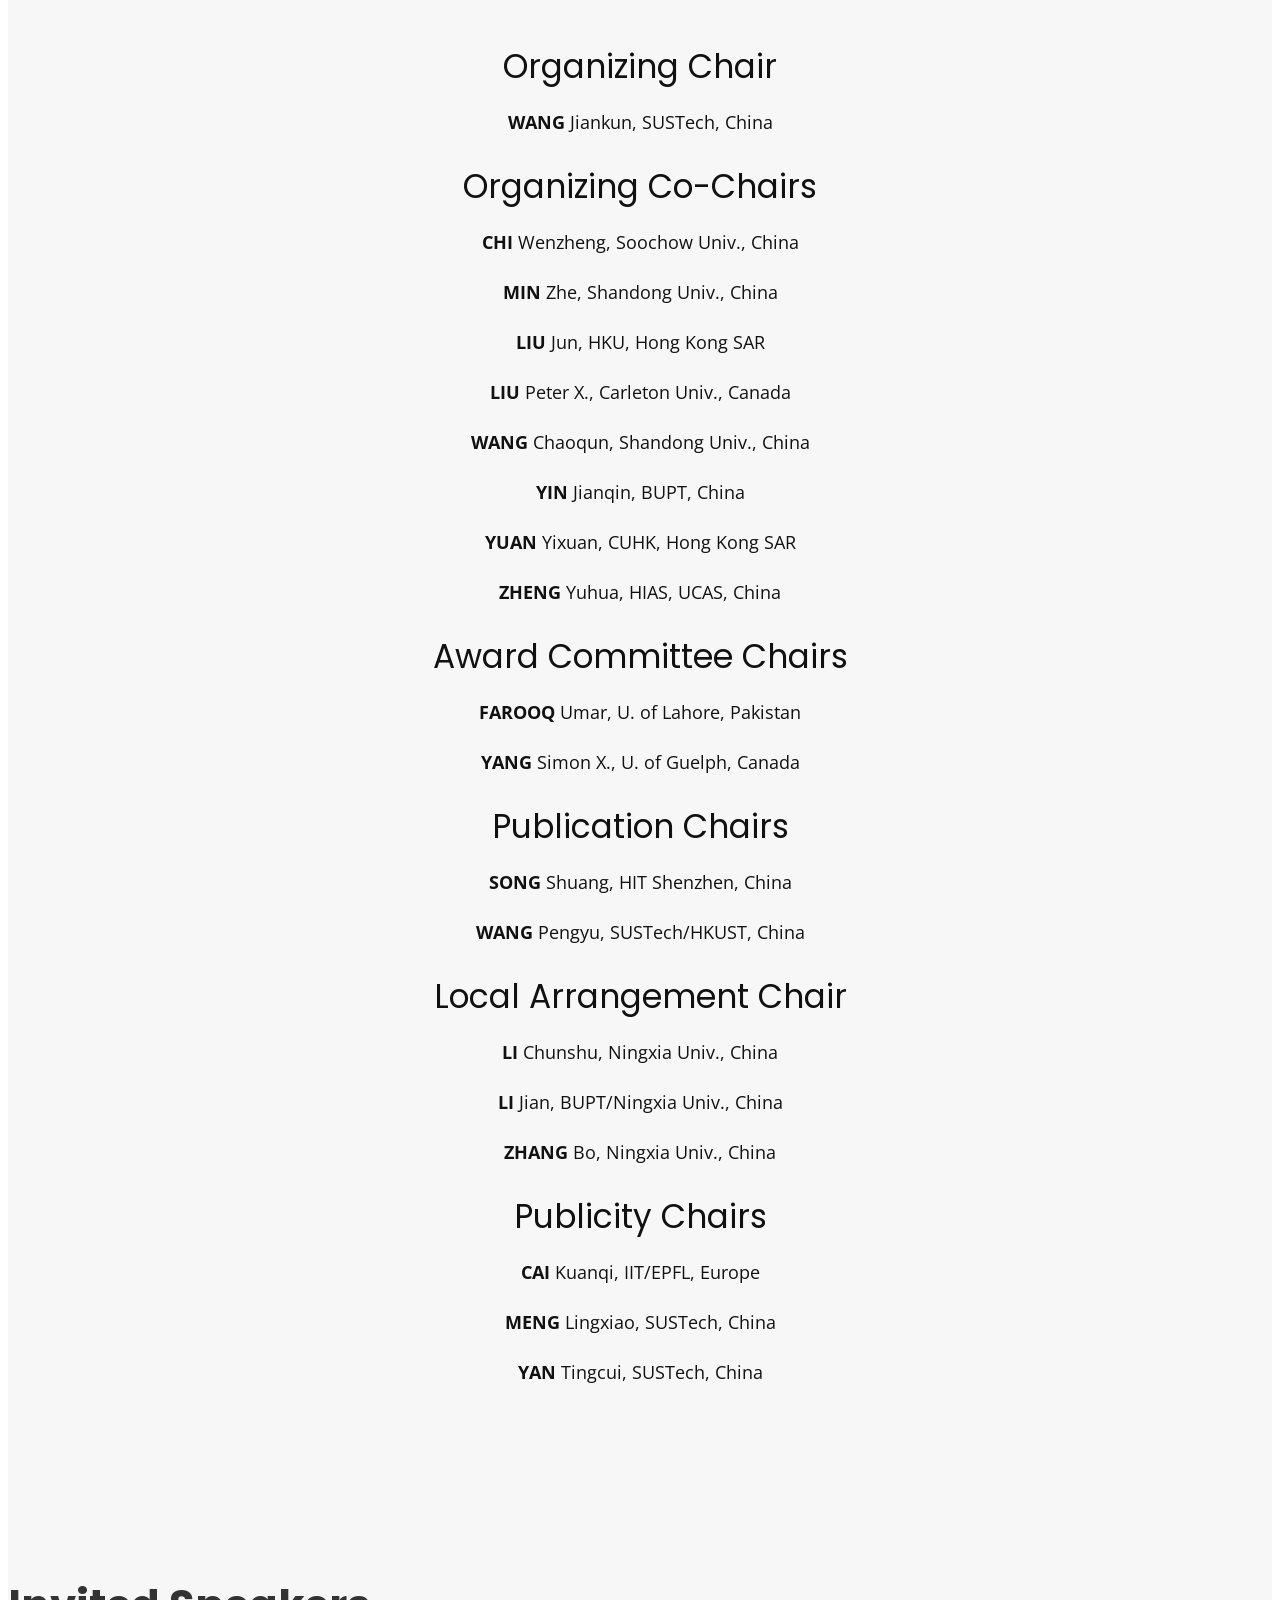
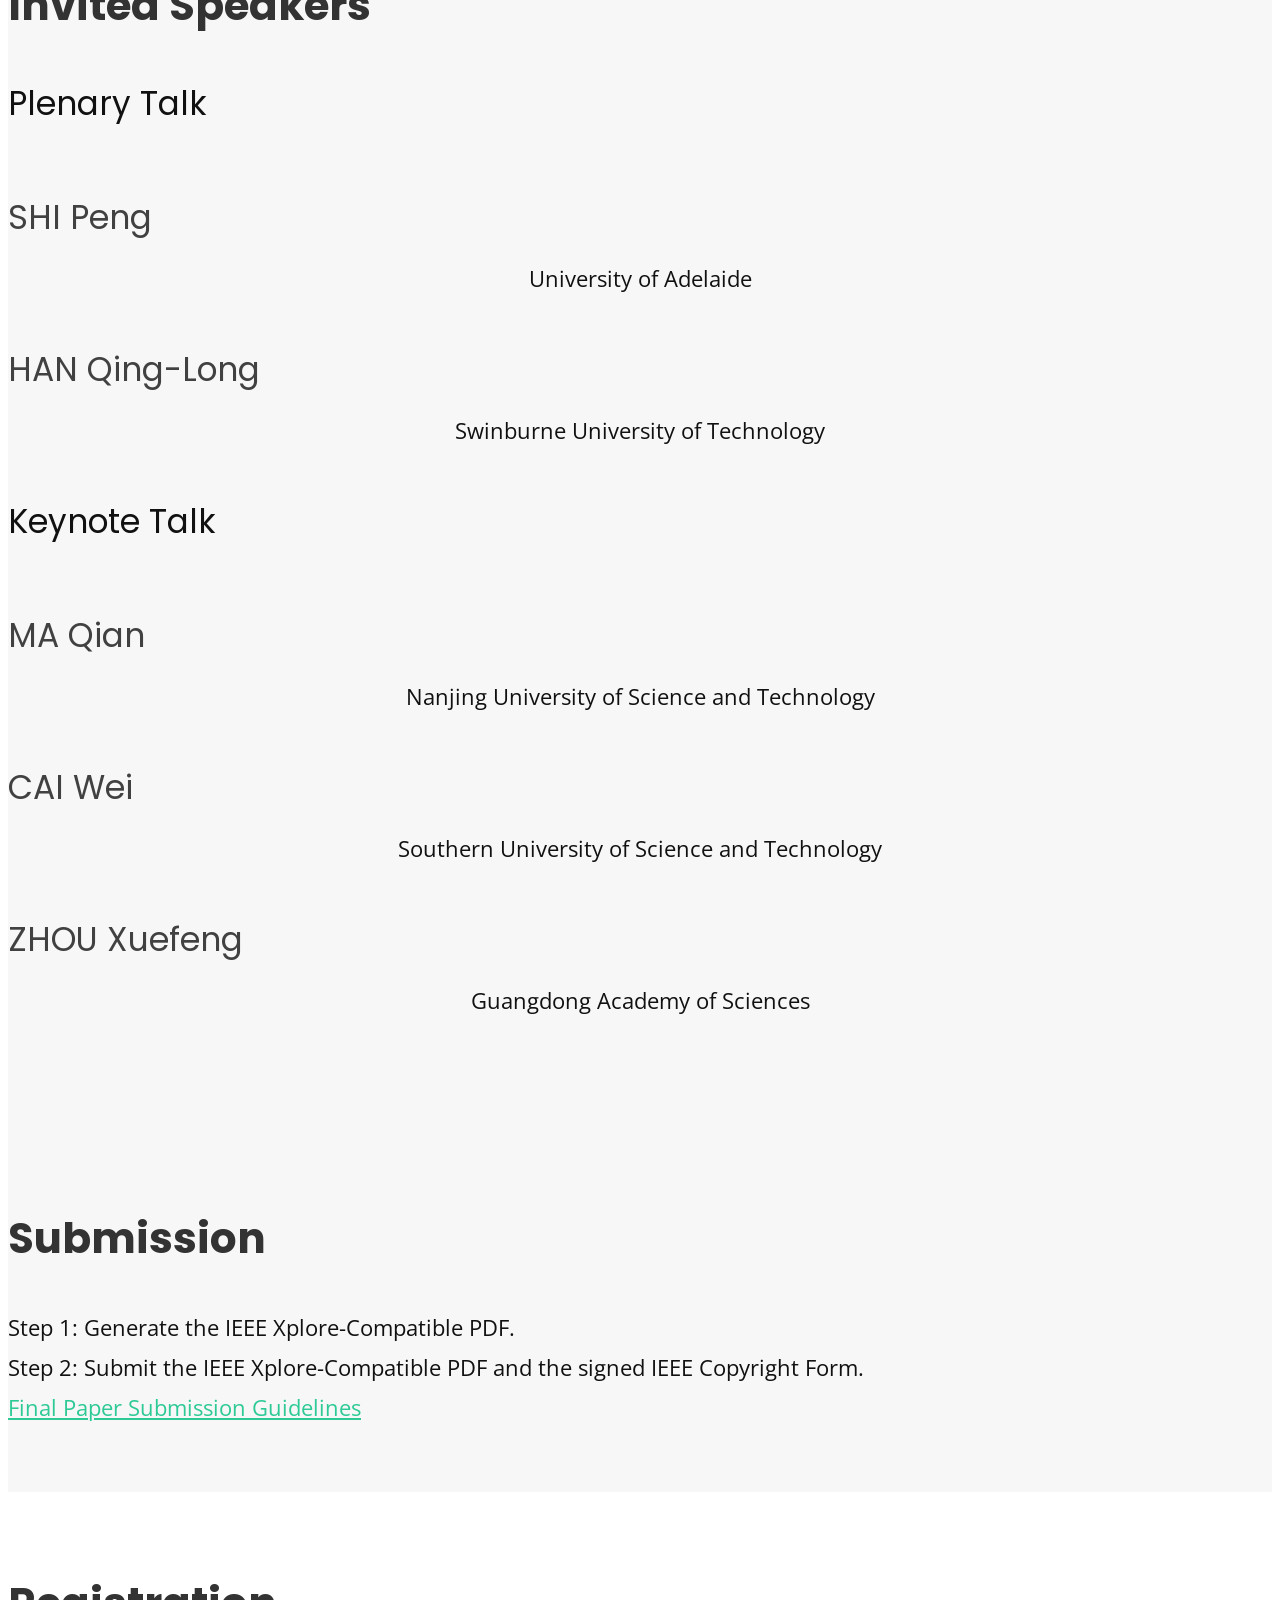
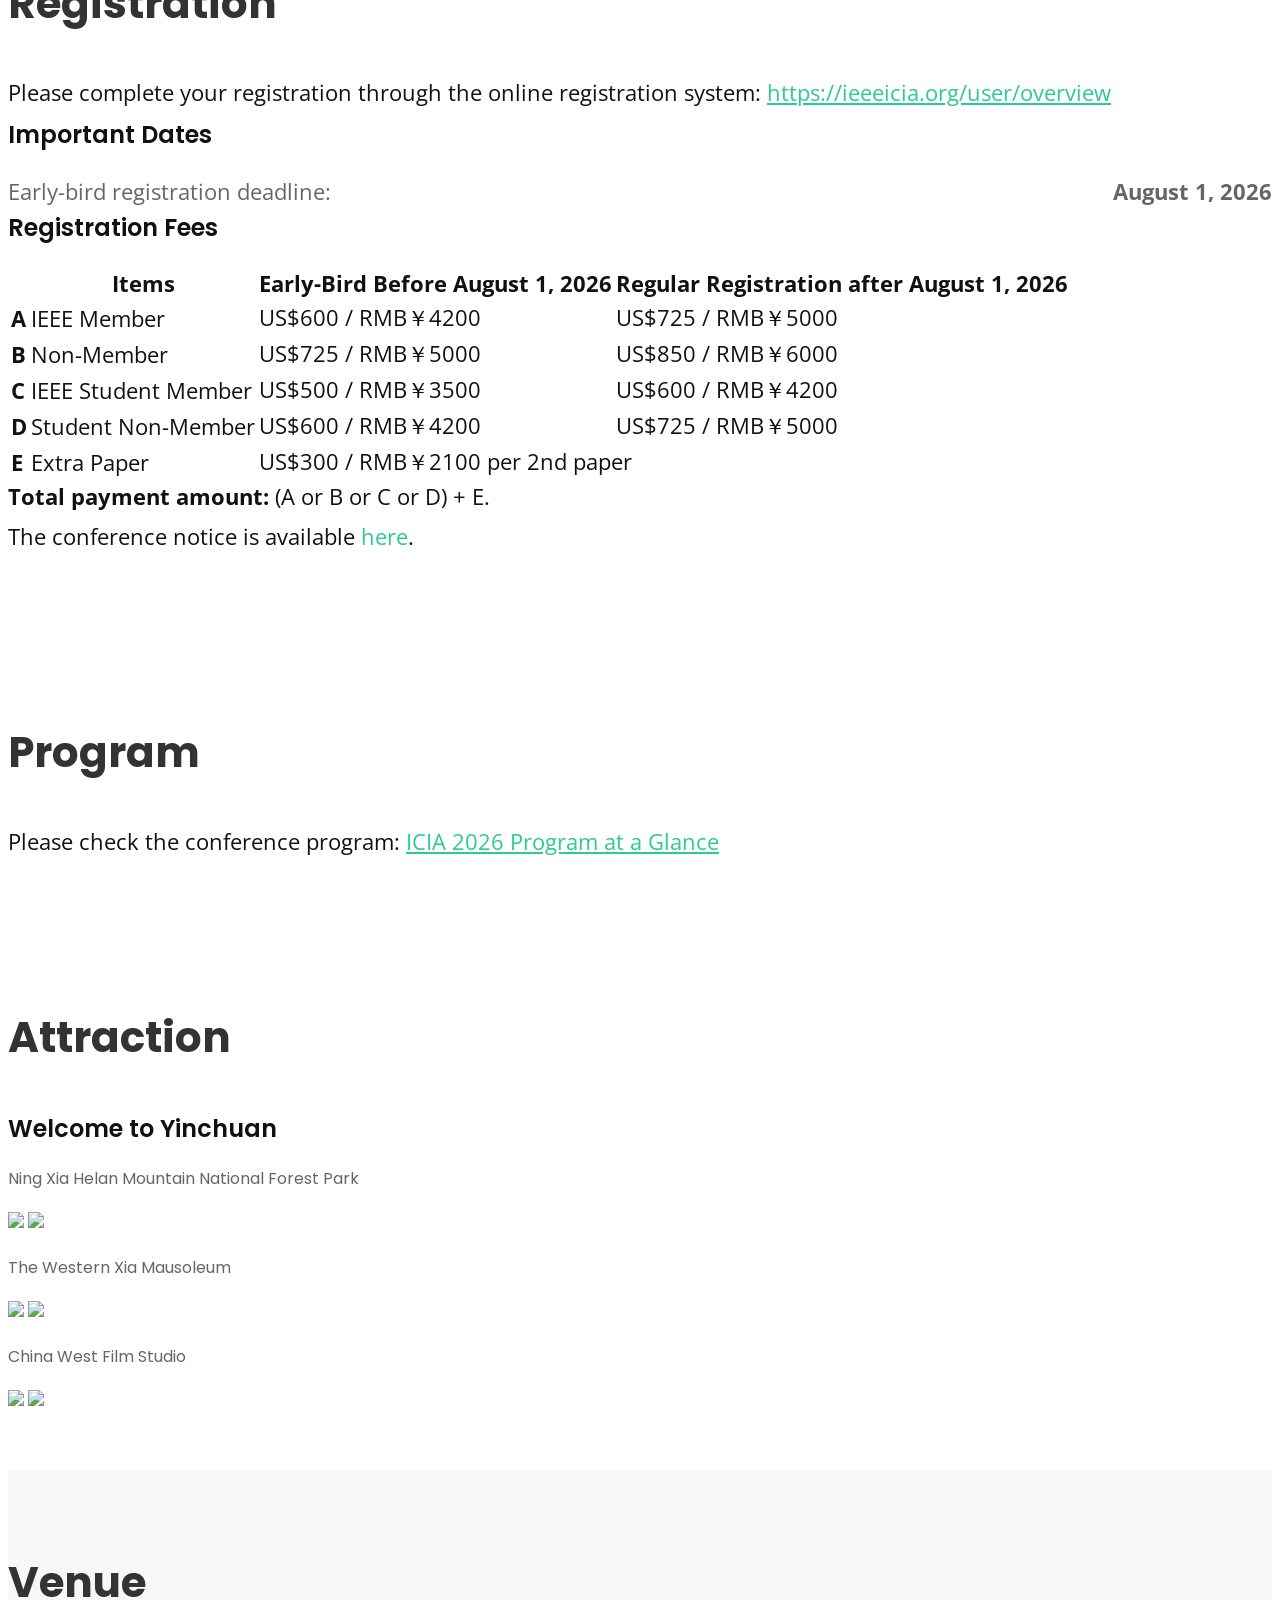
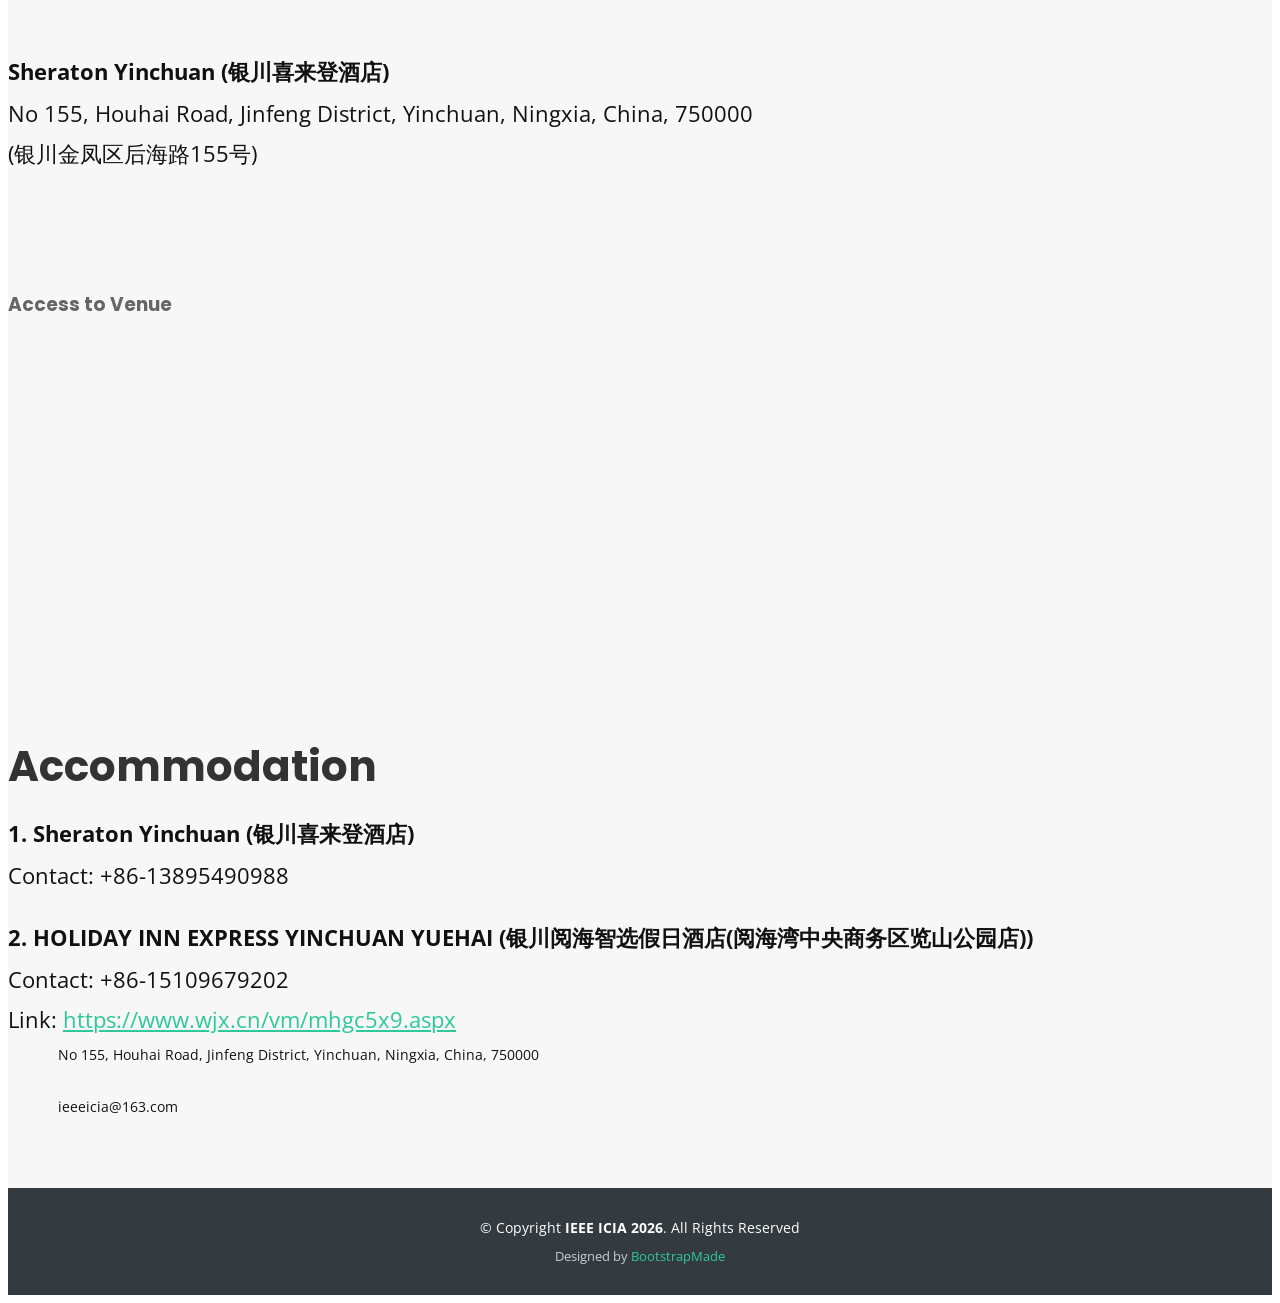
==== commit 8de916e0: "add notice" ====
--- a/index.html
+++ b/index.html
@@ -1,256 +1,619 @@
-<!DOCTYPE html>
-<html lang="en">
-
-<head>
-
-	<meta charset="utf-8">
-	<meta content="width=device-width, initial-scale=1.0" name="viewport">
-
-	<title>ICIA 2027</title>
-	<meta content="" name="description">
-	<meta content="" name="keywords">
-
-	<!-- Favicons -->
-	<link href="" rel="icon">
-
-	<!-- Google Fonts -->
-	<link href="https://fonts.googleapis.com/css?family=Open+Sans:300,300i,400,400i,700,700i|Poppins:300,400,500,700"
-		rel="stylesheet">
-
-	<!-- Vendor CSS Files -->
-	<link href="assets/vendor/aos/aos.css" rel="stylesheet">
-	<link href="assets/vendor/bootstrap/css/bootstrap.min.css" rel="stylesheet">
-	<link href="assets/vendor/bootstrap-icons/bootstrap-icons.css" rel="stylesheet">
-	<link href="assets/vendor/boxicons/css/boxicons.min.css" rel="stylesheet">
-	<link href="assets/vendor/glightbox/css/glightbox.min.css" rel="stylesheet">
-	<link href="assets/vendor/swiper/swiper-bundle.min.css" rel="stylesheet">
-
-	<!-- Template Main CSS File -->
-	<link href="assets/css/style.css" rel="stylesheet">
-
-	<style>
-		.invisible-table {
-			border-collapse: collapse;
-			width: 100%;
-			border: none;
-			font-family: "Open Sans", sans-serif;
-			font-size: 22px;
-			color: inherit;
-			line-height: 30px;
-		}
-
-		.invisible-table td {
-			padding: 4px 0;
-			border: none;
-			vertical-align: top;
-		}
-
-		.date-label {
-			padding-right: 20px !important;
-		}
-
-		.date-value {
-			font-weight: bold;
-			white-space: nowrap;
-			text-align: right;
-		}
-
-		.blank-section {
-			min-height: 180px;
-		}
-	</style>
-</head>
-
-<body>
-	<!-- ======= Header ======= -->
-	<header id="header" class="fixed-top d-flex align-items-center header-transparent">
-		<div class="container d-flex align-items-center justify-content-center">
-			<nav id="navbar" class="navbar">
-				<ul>
-					<li><a class="nav-link scrollto active" href="#home">Home</a></li>
-					<li><a class="nav-link scrollto" href="#about">About</a></li>
-					<li><a class="nav-link scrollto" href="#committee">Committee</a></li>
-					<li><a class="nav-link scrollto" href="#InvitedSpeakers">Invited Speakers</a></li>
-					<li><a class="nav-link scrollto" href="#submission">Submission</a></li>
-					<li><a class="nav-link scrollto" href="#registration">Registration</a></li>
-					<li><a class="nav-link scrollto" href="#program">Program</a></li>
-					<li><a class="nav-link scrollto" href="#attraction">Attraction</a></li>
-					<li><a class="nav-link scrollto" href="#venue">Venue</a></li>
-				</ul>
-				<i class="bi bi-list mobile-nav-toggle"></i>
-			</nav>
-		</div>
-	</header>
-	<!-- End Header -->
-
-	<!-- ======= home Section ======= -->
-	<section id="home">
-		<div class="home-container" data-aos="zoom-in" data-aos-delay="100">
-			<h1>International Conference on Information and Automation</h1>
-			<h2>August 15-19, 2027, Yili, Xinjiang, China</h2>
-			<a href="#submission" class="btn-get-started">Submit to IEEE ICIA 2027</a>
-		</div>
-	</section>
-	<!-- End home Section -->
-
-	<main id="main">
-
-		<!-- ======= About Section ======= -->
-		<section id="about">
-			<div class="container" data-aos="fade-up">
-				<div class="row about-container">
-					<h1 align="center">Call for Papers</h1>
-
-					<h2>About</h2>
-					<br>
-					<div class="col-lg-12 content order-lg-1 order-2">
-						<p style="text-align:justify">
-							Sponsored by the IEEE Robotics and Automation Society, the 19th event of the ICIA conference
-							series, the 2027 International Conference on Information and Automation (ICIA 2027) will be
-							held in Yili, Xinjiang, China, August 15-19, 2027, which offers a medium for researchers and
-							practitioners to exchange and explore the issues and opportunities of electrical and
-							computer engineering research and development from China and around the world. All submitted
-							papers will be peer reviewed. Accepted papers will be submitted for inclusion into IEEE Xplore subject to meeting IEEE Xplore’s scope and quality requirements. The ICIA 2027 conference promises to offer the participants a great
-							experience with excellent technical and social programs. High quality papers reporting
-							original research results and innovations in all aspects of information, automation,
-							artificial intelligence, robotics, image processing, computer vision, DSP, BME and related
-							areas as well as their applications are invited.
-						</p>
-						<p style="text-align:justify">
-							The IEEE Robotics and Automation Society is committed to advancing diversity in Robotics and
-							Automation, and to promoting an inclusive and equitable culture that welcomes, engages, and
-							rewards all who contribute to the field, without regard to ethnicity, religion, gender,
-							disability, age, national origin, sexual orientation, gender identity, or gender expression.
-						</p>
-					</div>
-				</div>
-
-				<br>
-				<br>
-
-				<div class="row about-container">
-					<div class="col-lg-12 content order-lg-1 order-2">
-						<h3>Important Dates</h3>
-						<div class="paragraph-style">
-							<table class="invisible-table">
-								<tr>
-									<td class="date-label">Submission of full papers and organized session proposals:</td>
-									<td class="date-value">May 15, 2027</td>
-								</tr>
-								<tr>
-									<td class="date-label">Notification of paper acceptance:</td>
-									<td class="date-value">June 1, 2027</td>
-								</tr>
-								<tr>
-									<td class="date-label">Submission of final camera-ready papers deadline:</td>
-									<td class="date-value">June 15, 2027</td>
-								</tr>
-							</table>
-						</div>
-					</div>
-				</div>
-
-				<br>
-				<br>
-				<!-- <div class="col-lg-12">
-					<img src="assets/img/logo.png" class="img-fluid" alt="">
-				</div> -->
-			</div>
-		</section>
-		<!-- End About Section -->
-
-		<!-- ======= committee Section ======= -->
-		<section id="committee">
-			<div class="container blank-section" data-aos="fade-up">
-				<h2>Committee</h2>
-			</div>
-		</section>
-		<!-- End committee Section -->
-
-		<!-- ======= InvitedSpeakers Section ======= -->
-		<section id="InvitedSpeakers" class="invited-speakers">
-			<div class="container blank-section" data-aos="fade-up">
-				<h2 class="section-title">Invited Speakers</h2>
-			</div>
-		</section>
-		<!-- End InvitedSpeakers Section -->
-
-		<!-- ======= submission Section ======= -->
-		<section id="submission">
-			<div class="container blank-section" data-aos="fade-up">
-				<h2 class="section-title">Submission</h2>
-			</div>
-		</section>
-		<!-- End submission Section -->
-
-		<!-- ======= registration Section ======= -->
-		<section id="registration" class="registration">
-			<div class="container blank-section" data-aos="fade-up">
-				<h2 class="section-title">Registration</h2>
-			</div>
-		</section>
-		<!-- End registration Section -->
-
-		<!-- ======= program Section ======= -->
-		<section id="program">
-			<div class="container blank-section" data-aos="fade-up">
-				<h2 class="section-title">Program</h2>
-			</div>
-		</section>
-		<!-- End program Section -->
-
-		<!-- ======= attraction Section ======= -->
-		<section id="attraction">
-			<div class="container blank-section" data-aos="fade-up">
-				<h2 class="section-title">Attraction</h2>
-			</div>
-		</section>
-		<!-- End attraction Section -->
-
-		<!-- ======= venue Section ======= -->
-		<section id="venue">
-			<div class="container blank-section" data-aos="fade-up">
-				<h2 class="section-title">Venue</h2>
-			</div>
-		</section>
-		<!-- End venue Section -->
-
-	</main>
-	<!-- End #main -->
-
-	<!-- ======= Footer ======= -->
-	<footer id="footer">
-		<div class="footer-top">
-			<div class="container"></div>
-		</div>
-
-		<div class="container">
-			<div class="copyright">
-				&copy; Copyright <strong>IEEE ICIA 2027</strong>. All Rights Reserved
-			</div>
-			<div class="credits">
-				Designed by
-				<a href="https://bootstrapmade.com/">BootstrapMade</a>
-			</div>
-		</div>
-	</footer>
-	<!-- End Footer -->
-
-	<a href="#" class="back-to-top d-flex align-items-center justify-content-center"><i
-			class="bi bi-arrow-up-short"></i></a>
-
-	<!-- Vendor JS Files -->
-	<script src="assets/vendor/purecounter/purecounter.js"></script>
-	<script src="assets/vendor/aos/aos.js"></script>
-	<script src="assets/vendor/bootstrap/js/bootstrap.bundle.min.js"></script>
-	<script src="assets/vendor/glightbox/js/glightbox.min.js"></script>
-	<script src="assets/vendor/isotope-layout/isotope.pkgd.min.js"></script>
-	<script src="assets/vendor/swiper/swiper-bundle.min.js"></script>
-	<script src="assets/vendor/php-email-form/validate.js"></script>
-
-	<!-- Template Main JS File -->
-	<script src="assets/js/main.js"></script>
-
-</body>
-
-</html>
+<!DOCTYPE html>
+<html lang="en">
+
+<head>
+
+	<meta charset="utf-8">
+	<meta content="width=device-width, initial-scale=1.0" name="viewport">
+
+	<title>ICIA 2026</title>
+	<meta content="" name="description">
+	<meta content="" name="keywords">
+
+	<!-- Favicons -->
+	<link href="" rel="icon">
+	<!-- <link href="assets/img/apple-touch-icon.png" rel="apple-touch-icon"> -->
+
+	<!-- Google Fonts -->
+	<link href="https://fonts.googleapis.com/css?family=Open+Sans:300,300i,400,400i,700,700i|Poppins:300,400,500,700"
+		rel="stylesheet">
+
+	<!-- Vendor CSS Files -->
+
+	<script src="assets/vendor/bootstrap/js/bootstrap.min.js"></script>
+	<script src="assets/vendor/bootstrap/js/jquery.js"></script>
+
+	<link href="assets/vendor/aos/aos.css" rel="stylesheet">
+	<link href="assets/vendor/bootstrap/css/bootstrap.min.css" rel="stylesheet">
+	<link href="assets/vendor/bootstrap-icons/bootstrap-icons.css" rel="stylesheet">
+	<link href="assets/vendor/boxicons/css/boxicons.min.css" rel="stylesheet">
+	<link href="assets/vendor/glightbox/css/glightbox.min.css" rel="stylesheet">
+	<link href="assets/vendor/swiper/swiper-bundle.min.css" rel="stylesheet">
+
+	<!-- Template Main CSS File -->
+	<link href="assets/css/style.css" rel="stylesheet">
+
+	<!-- =======================================================
+  * Template Name: Regna - v4.7.0
+  * Template URL: https://bootstrapmade.com/regna-bootstrap-onepage-template/
+  * Author: BootstrapMade.com
+  * License: https://bootstrapmade.com/license/
+  ======================================================== -->
+</head>
+
+<body>
+	<!-- ======= Header ======= -->
+	<header id="header" class="fixed-top d-flex align-items-center header-transparent">
+		<div class="container d-flex align-items-center justify-content-center">
+
+			<!-- Logo removed from here -->
+
+			<nav id="navbar" class="navbar">
+				<ul>
+					<li><a class="nav-link scrollto active" href="#home">Home</a></li>
+					<li><a class="nav-link scrollto" href="#about">About</a></li>
+					<li><a class="nav-link scrollto" href="#committee">Committee</a></li>
+					<li><a class="nav-link scrollto" href="#InvitedSpeakers">Invited Speakers</a></li>
+					<li><a class="nav-link scrollto" href="submission.html">Submission</a></li>
+					<li><a class="nav-link scrollto" href="#registration">Registration</a></li>
+					<li><a class="nav-link scrollto" href="#program">Program</a></li>
+					<li><a class="nav-link scrollto" href="#attraction">Attraction</a></li>
+					<li><a class="nav-link scrollto" href="#venue">Venue</a></li>
+
+					<i class="bi bi-list mobile-nav-toggle"></i>
+			</nav>
+			<!-- .navbar -->
+		</div>
+	</header>
+	<!-- End Header -->
+
+	<!-- ======= home Section ======= -->
+	<section id="home">
+
+		<div class="home-container" data-aos="zoom-in" data-aos-delay="100">
+			<h1>International Conference on Information and Automation</h1>
+			<h2>August 5-8, 2026, Yinchuan, Ningxia, China</h2>
+			<a href="#submission" class="btn-get-started">Submit to IEEE ICIA 2026</a>
+		</div>
+
+		<!-- Only one -->
+		<!-- <div id="carouselExampleIndicators" class="carousel mycarousel">
+				<div class="carousel-inner">
+					<div class="carousel-item active">
+						<img src="assets/img/2.jpg" alt="...">
+					</div>
+				</div>
+			</div> -->
+		<!-- End only one -->
+
+	</section>
+	<!-- End home Section -->
+
+	<main id="main">
+
+		<!-- ======= About Section ======= -->
+		<section id="about">
+			<div class="container" data-aos="fade-up">
+				<div class="row about-container">
+					<h1 align="center"><a href="IEEE ICIA 2026 CFP.pdf">Call for Papers</a></h1>
+
+					<h2>About</h2>
+					<br>
+					<div class="col-lg-12 content order-lg-1 order-2">
+						<!-- <h2 class="title">Few Words About Us</h2> -->
+
+						<p style="text-align:justify">
+							Sponsored by the IEEE Robotics and Automation society, the 18th event of the ICIA conference
+							series, the 2026 International Conference on Information and Automation (ICIA 2026) will be
+							held
+							in Yinchuan, China, August 5-8, 2026, which offers a medium for researchers and
+							practitioners to exchange and explore the issues and opportunities of electrical and
+							computer engineering research and development from China and around the world. All submitted
+							papers will be peer reviewed and accepted ICIA 2026 papers will be indexed by EI and
+							included in IEEE Xplore. The ICIA 2026 conference promises to offer the participants a great
+							experience with excellent technical and social programs. High quality papers reporting
+							original research results and innovations in all aspects of information, automation,
+							artificial intelligence, robotics, image processing, computer vision, DSP, BME and related
+							areas as well as their applications are invited.
+						</p>
+						<p style="text-align:justify">
+							The IEEE Robotics and Automation Society is committed to advancing diversity in Robotics and
+							Automation, and to promoting an inclusive and equitable culture that welcomes, engages, and
+							rewards all who contribute to the field, without regard to ethnicity, religion, gender,
+							disability, age, national origin, sexual orientation, gender identity, or gender expression.
+						</p>
+						<p style="text-align: justify;">
+							The Microsoft CMT service was used for managing the peer-reviewing process for this
+							conference. This service was provided for free by Microsoft and they bore all expenses,
+							including costs for Azure cloud services as well as for software development and support.
+						</p>
+
+					</div>
+					<!-- <div class="col-lg-6 background order-lg-2 order-1" data-aos="fade-left" data-aos-delay="100"></div> -->
+				</div>
+
+				<br>
+				<br>
+
+				<div class="row about-container">
+
+					<div class="col-lg-12 content order-lg-1 order-2">
+						<h3>Important Dates</h3>
+
+						<style>
+							.invisible-table {
+								border-collapse: collapse;
+								width: 100%;
+								border: none;
+
+								font-family: "Open Sans", sans-serif;
+								font-size: 22px;
+								color: inherit;
+								line-height: 30px;
+							}
+
+							.invisible-table td {
+								padding: 4px 0;
+								border: none;
+								vertical-align: top;
+							}
+
+							.date-label {
+								padding-right: 20px !important;
+							}
+
+							.date-value {
+								font-weight: bold;
+								white-space: nowrap;
+								text-align: right;
+							}
+						</style>
+						<div class="paragraph-style">
+							<table class="invisible-table">
+								<tr>
+									<td class="date-label">Submission of full papers and organized session proposals:
+									</td>
+									<td class="date-value"><del style="color: red;">May 1, 2026 </del>May 15, 2026</td>
+								</tr>
+								<tr>
+									<td class="date-label">Notification of paper acceptance:</td>
+									<td class="date-value">June 1, 2026</td>
+								</tr>
+								<tr>
+									<td class="date-label">Submission of final camera-ready papers deadline:</td>
+									<td class="date-value">June 15, 2026</td>
+								</tr>
+							</table>
+						</div>
+					</div>
+
+					<!-- <div class="col-lg-6 background order-lg-2 order-1" data-aos="fade-left" data-aos-delay="100"></div> -->
+				</div>
+
+				<br>
+				<br>
+				<div class="col-lg-12">
+					<img src="assets/img/logo.png" class="img-fluid" alt="">
+
+				</div>
+
+			</div>
+		</section>
+		<!-- End About Section -->
+
+		<!-- ======= committee Section ======= -->
+		<section id="committee">
+			<div class="container" data-aos="fade-up">
+				<h2>Committee</h2>
+				<br>
+				<div class="row">
+					<div class="col">
+						<h3 align="center">Steering Committee</h3>
+						<p><strong>DARWIN</strong> Caldwell, IIT, Italy</p>
+						<p><strong>GU</strong> Jason J., Dalhousie Univ., Canada</p>
+						<p><strong>LI</strong> Aili, Yuanhua Technology, China</p>
+						<p><strong>MENG</strong> Max Q.-H., SUSTech, China</p>
+						<p><strong>QIAO</strong> Hong, CAS IoA, China</p>
+						<p><strong>SUN</strong> Yu, Univ. of Toronto, Canada</p>
+						<p><strong>ZHANG</strong> Hong, SUSTech, China</p>
+						<p><strong>ZHENG</strong> Chonghui, HIAS, UCAS, China</p>
+					</div>
+					<div class="col">
+						<h3 align="center">General Chairs</h3>
+						<p><strong>SONG</strong> Rui, Shandong Univ., China</p>
+						<h3 align="center">Program Chair</h3>
+						<p><strong>CHEN</strong> Zheng, Zhejiang Univ., China</p>
+						<h3 align="center">Program Regional Co-Chairs </h3>
+						<p><strong>JIA</strong> Xiao, Shandong Univ., China</p>
+						<p><strong>LUO</strong> Chaomin, Mississippi State U., USA</p>
+						<p><strong>REN</strong> Hongliang, CUHK, Hong Kong SAR
+						</p>
+
+
+					</div>
+
+				</div>
+				<br>
+				<div class="row">
+					<div class="col">
+
+						<h3 align="center">Organizing Chair</h3>
+						<p><strong>WANG</strong> Jiankun, SUSTech, China
+						</p>
+
+						<h3 align="center">Organizing Co-Chairs</h3>
+
+						<p><strong>CHI</strong> Wenzheng, Soochow Univ., China
+						</p>
+						<p><strong>MIN</strong> Zhe, Shandong Univ., China
+						</p>
+						<p><strong>LIU</strong> Jun, HKU, Hong Kong SAR
+						</p>
+						<p><strong>LIU</strong> Peter X., Carleton Univ., Canada
+						</p>
+						<p><strong>WANG</strong> Chaoqun, Shandong Univ., China
+						</p>
+						<p><strong>YIN</strong> Jianqin, BUPT, China
+						</p>
+						<p><strong>YUAN</strong> Yixuan, CUHK, Hong Kong SAR
+						</p>
+						<p><strong>ZHENG</strong> Yuhua, HIAS, UCAS, China
+						</p>
+					</div>
+					<div class="col">
+						<h3 align="center">Award Committee Chairs</h3>
+						<P> <strong>FAROOQ</strong> Umar, U. of Lahore, Pakistan
+						</p>
+						<P><strong>YANG</strong> Simon X., U. of Guelph, Canada
+						</p>
+						<h3 align="center">Publication Chairs</h3>
+						<P><strong>SONG</strong> Shuang, HIT Shenzhen, China
+						</p>
+						<P><strong>WANG</strong> Pengyu, SUSTech/HKUST, China
+						</p>
+						<h3 align="center">Local Arrangement Chair</h3>
+						<p><strong>LI</strong> Chunshu, Ningxia Univ., China
+						</p>
+						<p><strong>LI</strong> Jian, BUPT/Ningxia Univ., China
+						</p>
+						<P><strong>ZHANG</strong> Bo, Ningxia Univ., China
+						</p>
+						<h3 align="center">Publicity Chairs</h3>
+						<p><strong>CAI</strong> Kuanqi, IIT/EPFL, Europe
+						</p>
+						<p><strong>MENG</strong> Lingxiao, SUSTech, China
+						</p>
+						<p><strong>YAN</strong> Tingcui, SUSTech, China
+						</p>
+					</div>
+
+				</div>
+				<br>
+			</div>
+		</section>
+		<!-- End committee Section -->
+
+		<!-- ======= submission Section ======= -->
+
+		<!-- End submission Section -->
+
+
+		<!-- ======= InvitedSpeakers Section ======= -->
+		<section id="InvitedSpeakers" class="invited-speakers">
+			<div class="container" data-aos="fade-up">
+				<h2 class="section-title ">Invited Speakers</h2>
+				<br>
+				<h3>Plenary Talk</h3>
+				<br>
+				<!-- Plenary Talk Section -->
+				<div class="row">
+					<div class="col-md-4 d-flex flex-column align-items-center">
+						<a href="speaker1.html"><img src="assets/img/pengshi.png" alt="" height="300"></a>
+						<br>
+						<h3><a href="speaker1.html" style="color:#414141;">SHI Peng</a></h3>
+						<p>University of Adelaide</p>
+					</div>
+					<div class="col-md-4 d-flex flex-column align-items-center">
+						<a href="speaker2.html"><img src="assets/img/qinglonghan.jpg" alt="" height="300"></a>
+						<br>
+						<h3><a href="speaker2.html" style="color:#414141;">HAN Qing-Long</a></h3>
+						<p>Swinburne University of Technology</p>
+					</div>
+				</div>
+
+				<br>
+				<h3>Keynote Talk</h3>
+				<br>
+				<!-- Keynote Talk Section -->
+				<div class="row">
+					<div class="col-md-4 d-flex flex-column align-items-center">
+						<a href="speaker3.html"><img src="assets/img/maqian.jpg" alt="" height="300"></a>
+						<br>
+						<h3><a href="speaker3.html" style="color:#414141;">MA Qian</a></h3>
+						<p>Nanjing University of Science and Technology</p>
+					</div>
+					<div class="col-md-4 d-flex flex-column align-items-center">
+						<a href="speaker4.html"><img src="assets/img/weicai.jpg" alt="" height="300"></a>
+						<br>
+						<h3><a href="speaker4.html" style="color:#414141;">CAI Wei</a></h3>
+						<p>Southern University of Science and Technology</p>
+					</div>
+					<div class="col-md-4 d-flex flex-column align-items-center">
+						<a href="speaker5.html"><img src="assets/img/zhouxuefeng.jpg" alt="" height="300"></a>
+						<br>
+						<h3><a href="speaker5.html" style="color:#414141;">ZHOU Xuefeng</a></h3>
+						<p>Guangdong Academy of Sciences</p>
+					</div>
+				</div>
+
+				<br>
+			</div>
+		</section>
+		<!-- End InvitedSpeakers Section -->
+		<section id="submission">
+			<div class="container" data-aos="fade-up">
+
+				<h2 class="section-title">Submission</h2>
+				<br>
+				<div class="row">
+					<p>Step 1: Generate the IEEE Xplore-Compatible PDF.</p>
+					<p>Step 2: Submit the IEEE Xplore-Compatible PDF and the signed IEEE Copyright Form.</p>
+					<p><a href="submission.html"><u>Final Paper Submission Guidelines</u></a></p>
+					<!-- <h3 align="center">Submission Guidelines</h3>
+
+					<p>Prospective authors are invited to submit full-length papers (up to 6 pages for technical content
+						including figures and references) to the IEEE ICIA 2025 conference. The papers should be
+						formatted according to the <a href="https://www.ieee.org/conferences/publishing/templates">IEEE
+							conference template</a>.</p>
+
+					<h3 align="center">Where to Submit</h3>
+					<p>All submissions (including papers, proposals of invited sessions) should be completed via the
+						website: <a href="http://www.ieeeicia.org">http://www.ieeeicia.org</a></p>
+
+					<h3 align="center">How to Submit</h3>
+					<p>Use CMT for submission: <a
+							href="https://cmt3.research.microsoft.com/ICIA2026/Submission/Index">https://cmt3.research.microsoft.com/ICIA2026/Submission/Index</a>
+					</p> -->
+
+				</div>
+
+
+
+
+			</div>
+		</section>
+		<!-- ======= registration Section ======= -->
+		<section id="registration" class="registration">
+			<div class="container" data-aos="fade-up">
+				<h2 class="section-title">Registration</h2>
+				<br>
+				<div class="row">
+					<div class="col-lg-12">
+						<p>Please complete your registration through the online registration system: <a
+								href="https://ieeeicia.org/user/overview" target="_blank"
+								rel="noopener"><u>https://ieeeicia.org/user/overview</u></a></p>
+
+						<h3 class="mt-4">Important Dates</h3>
+						<div class="paragraph-style">
+							<table class="invisible-table">
+								<tr>
+									<td class="date-label">Early-bird registration deadline:</td>
+									<td class="date-value text-danger">August 1, 2026</td>
+								</tr>
+							</table>
+						</div>
+
+						<h3 class="mt-4">Registration Fees</h3>
+						<div class="table-responsive">
+							<table class="table table-bordered" style="font-size: 22px; color: #111;">
+								<thead>
+									<tr>
+										<th></th>
+										<th>Items</th>
+										<th>Early-Bird Before August 1, 2026</th>
+										<th>Regular Registration after August 1, 2026</th>
+									</tr>
+								</thead>
+								<tbody>
+									<tr>
+										<td><strong>A</strong></td>
+										<td>IEEE Member</td>
+										<td>US$600 / RMB￥4200</td>
+										<td>US$725 / RMB￥5000</td>
+									</tr>
+									<tr>
+										<td><strong>B</strong></td>
+										<td>Non-Member</td>
+										<td>US$725 / RMB￥5000</td>
+										<td>US$850 / RMB￥6000</td>
+									</tr>
+									<tr>
+										<td><strong>C</strong></td>
+										<td>IEEE Student Member</td>
+										<td>US$500 / RMB￥3500</td>
+										<td>US$600 / RMB￥4200</td>
+									</tr>
+									<tr>
+										<td><strong>D</strong></td>
+										<td>Student Non-Member</td>
+										<td>US$600 / RMB￥4200</td>
+										<td>US$725 / RMB￥5000</td>
+									</tr>
+									<tr>
+										<td><strong>E</strong></td>
+										<td>Extra Paper</td>
+										<td colspan="2">US$300 / RMB￥2100 per 2nd paper</td>
+									</tr>
+								</tbody>
+							</table>
+						</div>
+						<p><strong>Total payment amount:</strong> (A or B or C or D) + E.</p>
+
+						<p>The conference notice is available <a href="2026 ICIA Conference Notice.pdf" target="_blank">here</a>.</p>
+					</div>
+				</div>
+
+
+			</div>
+		</section>
+		<!-- End registration Section -->
+
+		<section id="program">
+			<div class="container" data-aos="fade-up">
+				<h2 class="section-title">Program</h2>
+				<br>
+				<p>Please check the conference program: <a href="program at a glance.pdf" target="_blank">
+						<u>ICIA 2026 Program at a Glance</u></a></p>
+
+
+			</div>
+		</section>
+
+		<section id="attraction">
+			<div class="container" data-aos="fade-up">
+				<h2 class="section-title">Attraction</h2>
+				<br>
+				<h3>Welcome to Yinchuan</h3>
+				<h4>Ning Xia Helan Mountain National Forest Park</h4>
+				<div class="col-lg-12">
+					<img src="assets/img/helanshan1.webp" width="40%">
+					<img src="assets/img/helanshan2.webp" width="40%">
+				</div>
+				<br>
+
+				<h4>The Western Xia Mausoleum</h4>
+				<div class="col-lg-12">
+					<img src="assets/img/xixialing1.webp" width="40%">
+					<img src="assets/img/xixialing2.webp" width="40%">
+				</div>
+				<br>
+
+				<h4>China West Film Studio</h4>
+				<div class="col-lg-12">
+					<img src="assets/img/zhenbeibao1.webp" width="42%">
+					<img src="assets/img/zhenbeibao2.webp" width="38%">
+				</div>
+
+			</div>
+		</section>
+
+		<!-- ======= venue Section ======= -->
+		<section id="venue">
+			<div class="container">
+				<h2 class="section-title">Venue</h2>
+				<br>
+				<!-- <h3>IEEE ICIA 2026 will be held at <strong>Sheraton Yinchuan</strong></h3> -->
+				<p><b>Sheraton Yinchuan (银川喜来登酒店)</b></p>
+
+				<p>No 155, Houhai Road, Jinfeng District, Yinchuan, Ningxia, China, 750000</p>
+				<p>(银川金凤区后海路155号)</p>
+				<br>
+				<br>
+				<div class="col-lg-12">
+					<img src="assets/img/xilaideng.webp" alt="" width="60%">
+
+				</div>
+				<br>
+				<br>
+				<h3><b>Access to Venue</b></h3>
+
+				<p><iframe
+						src="https://maps.google.com/maps?width=100%25&amp;height=600&amp;hl=en&amp;q=Sheraton%20Yinchuan+(Sheraton%20Yinchuan)&amp;t=&amp;z=14&amp;ie=UTF8&amp;iwloc=B&amp;output=embed"
+						width="60%" height="380" frameborder="0" style="border:0" allowfullscreen=""></iframe></p>
+
+
+				<h2 class="mt-5">Accommodation</h2>
+				<p><b>1. Sheraton Yinchuan (银川喜来登酒店)</b></p>
+				<p>Contact: +86-13895490988</p>
+
+				<br>
+
+				<p><b>2. HOLIDAY INN EXPRESS YINCHUAN YUEHAI (银川阅海智选假日酒店(阅海湾中央商务区览山公园店))</b></p>
+				<p>Contact: +86-15109679202</p>
+				<p>Link: <a href="https://www.wjx.cn/vm/mhgc5x9.aspx" target="_blank"
+						rel="noopener"><u>https://www.wjx.cn/vm/mhgc5x9.aspx</u></a></p>
+
+
+				<!-- Uncomment below if you wan to use dynamic maps -->
+
+				<div class="container mt-5">
+					<div class="row justify-content-center">
+
+						<div class="col-lg-3 col-md-4">
+
+							<div class="info">
+								<div>
+									<i class="bi bi-geo-alt"></i>
+									<p>No 155, Houhai Road, Jinfeng District, Yinchuan, Ningxia, China, 750000</p>
+								</div>
+								<!-- <div>
+									<i class="bi bi-phone"></i>
+									<p>+86 (0755) 8801-5894</p>
+								</div> -->
+								<div>
+									<i class="bi bi-envelope"></i>
+									<p>ieeeicia@163.com</p>
+								</div>
+
+								<!--div-->
+								<!--i class="bi bi-phone"-->
+								<!--/i-->
+								<!--p>+86 xxxxxxxxx</p-->
+								<!--/div-->
+							</div>
+
+						</div>
+
+					</div>
+
+				</div>
+		</section>
+		<!-- End venue Section -->
+
+	</main>
+	<!-- End #main -->
+
+	<!-- ======= Footer ======= -->
+	<footer id="footer">
+		<div class="footer-top">
+			<div class="container">
+
+			</div>
+		</div>
+
+		<div class="container">
+			<div class="copyright">
+				&copy; Copyright <strong>IEEE ICIA 2026</strong>. All Rights Reserved
+			</div>
+			<div class="credits">
+				<!--
+        All the links in the footer should remain intact.
+        You can delete the links only if you purchased the pro version.
+        Licensing information: https://bootstrapmade.com/license/
+        Purchase the pro version with working PHP/AJAX venue form: https://bootstrapmade.com/buy/?theme=Regna
+      -->
+				Designed by
+				<a href="https://bootstrapmade.com/">BootstrapMade</a>
+			</div>
+		</div>
+	</footer>
+	<!-- End Footer -->
+
+	<a href="#" class="back-to-top d-flex align-items-center justify-content-center"><i
+			class="bi bi-arrow-up-short"></i></a>
+
+	<!-- Vendor JS Files -->
+	<script src="assets/vendor/purecounter/purecounter.js"></script>
+	<script src="assets/vendor/aos/aos.js"></script>
+	<script src="assets/vendor/bootstrap/js/bootstrap.bundle.min.js"></script>
+	<script src="assets/vendor/glightbox/js/glightbox.min.js"></script>
+	<script src="assets/vendor/isotope-layout/isotope.pkgd.min.js"></script>
+	<script src="assets/vendor/swiper/swiper-bundle.min.js"></script>
+	<script src="assets/vendor/php-email-form/validate.js"></script>
+
+	<!-- Template Main JS File -->
+	<script src="assets/js/main.js"></script>
+
+</body>
+
+</html>
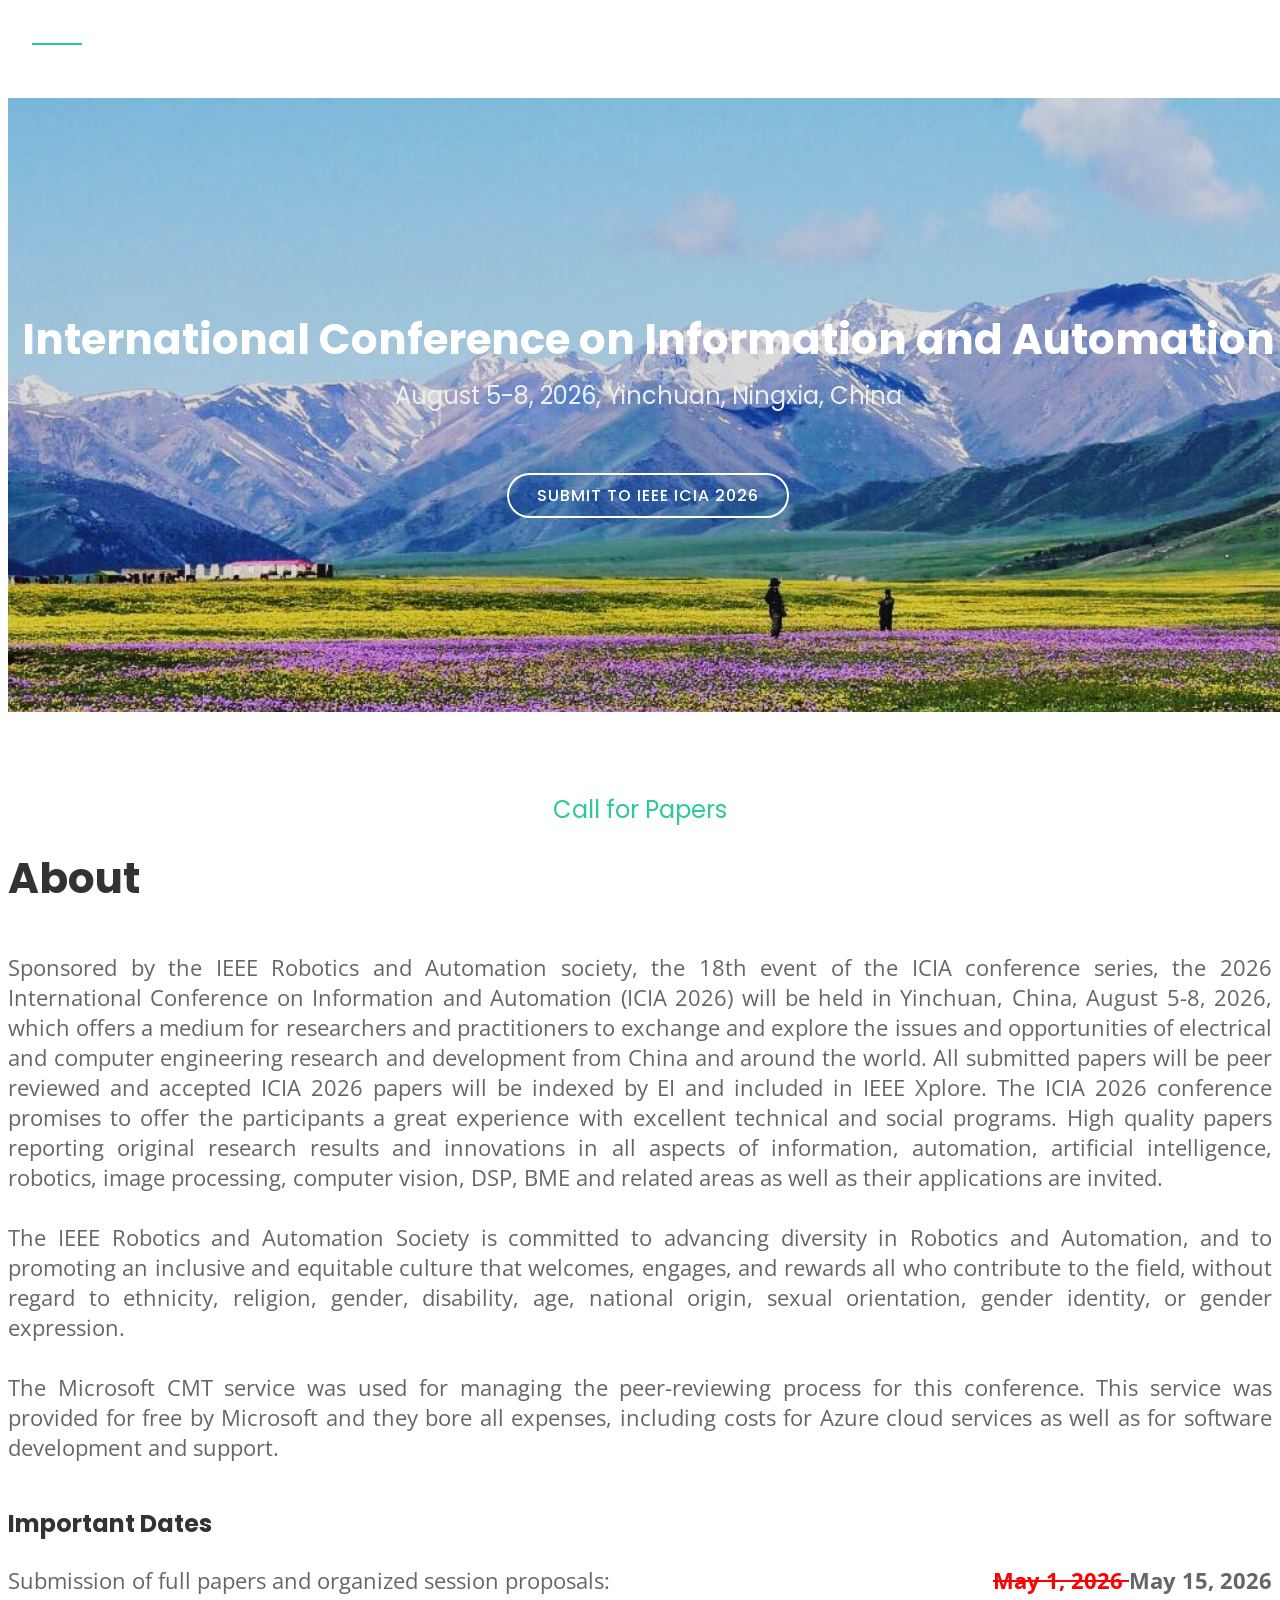
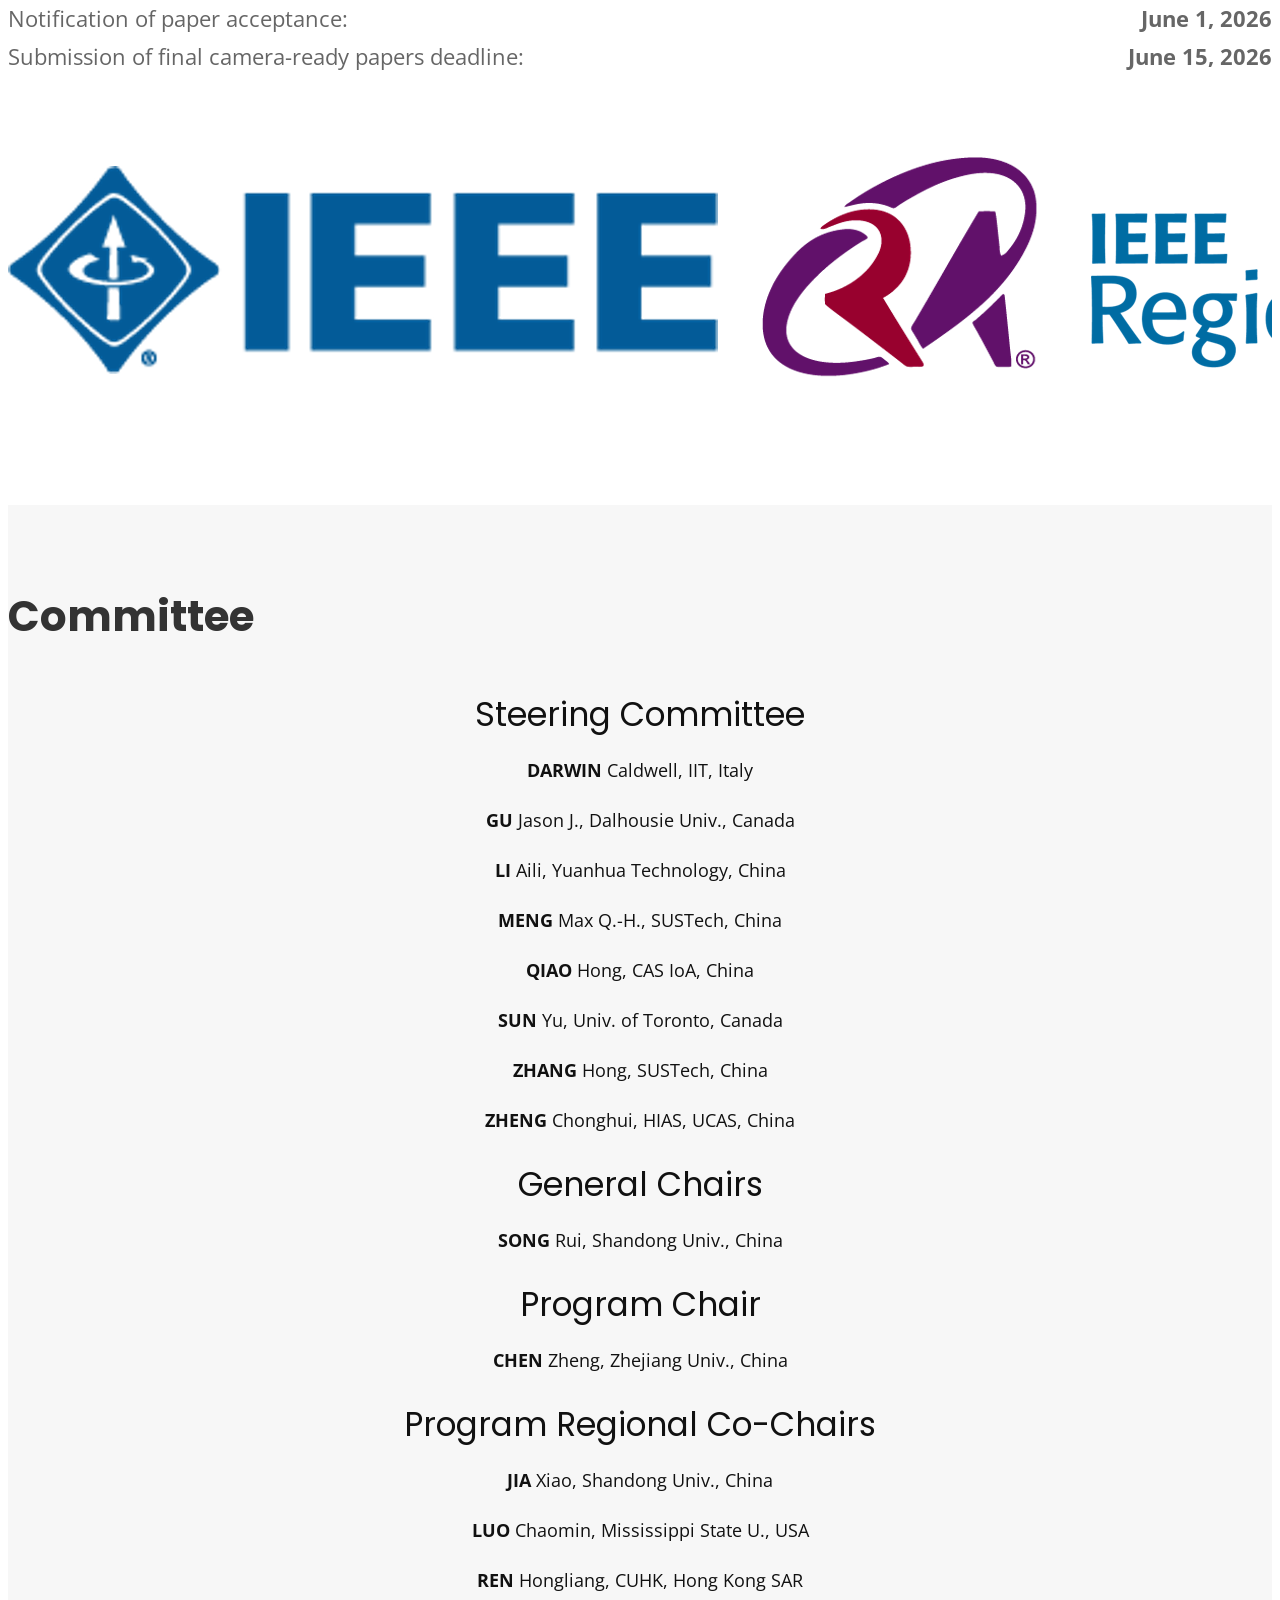
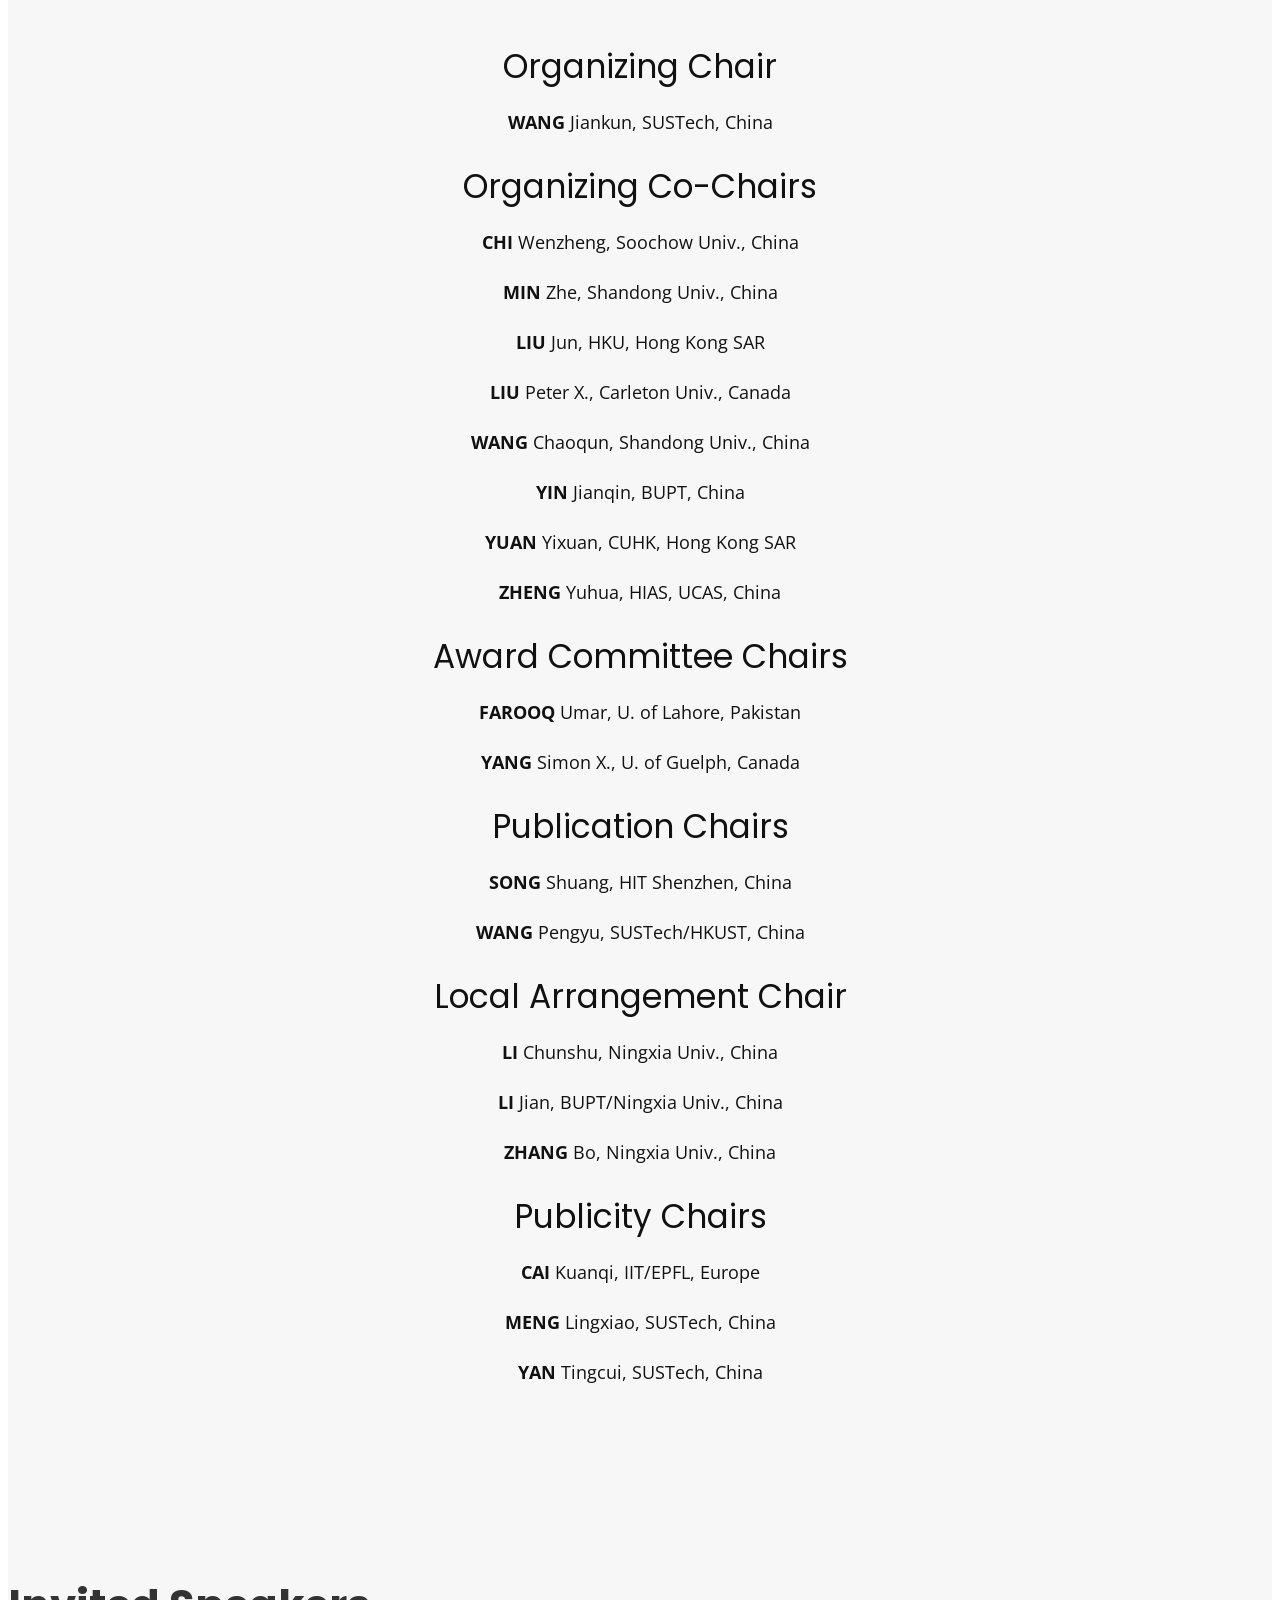
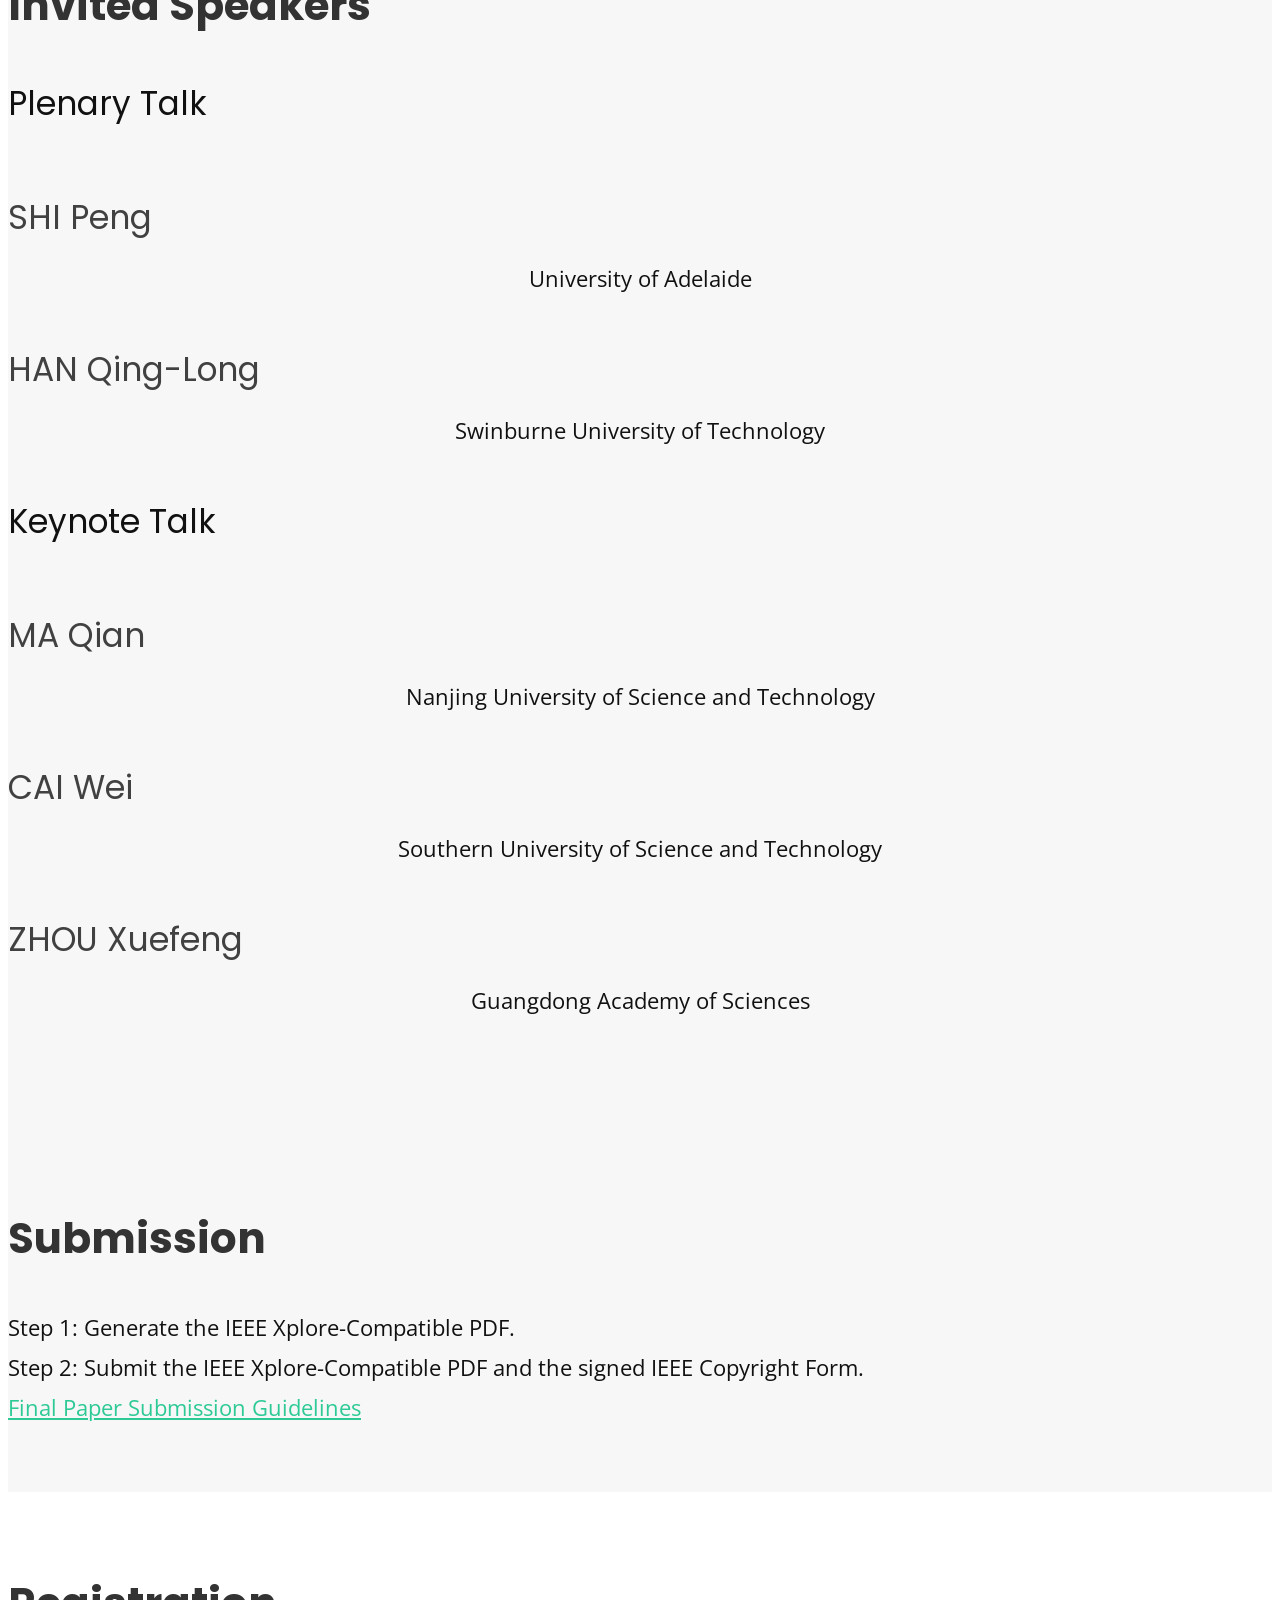
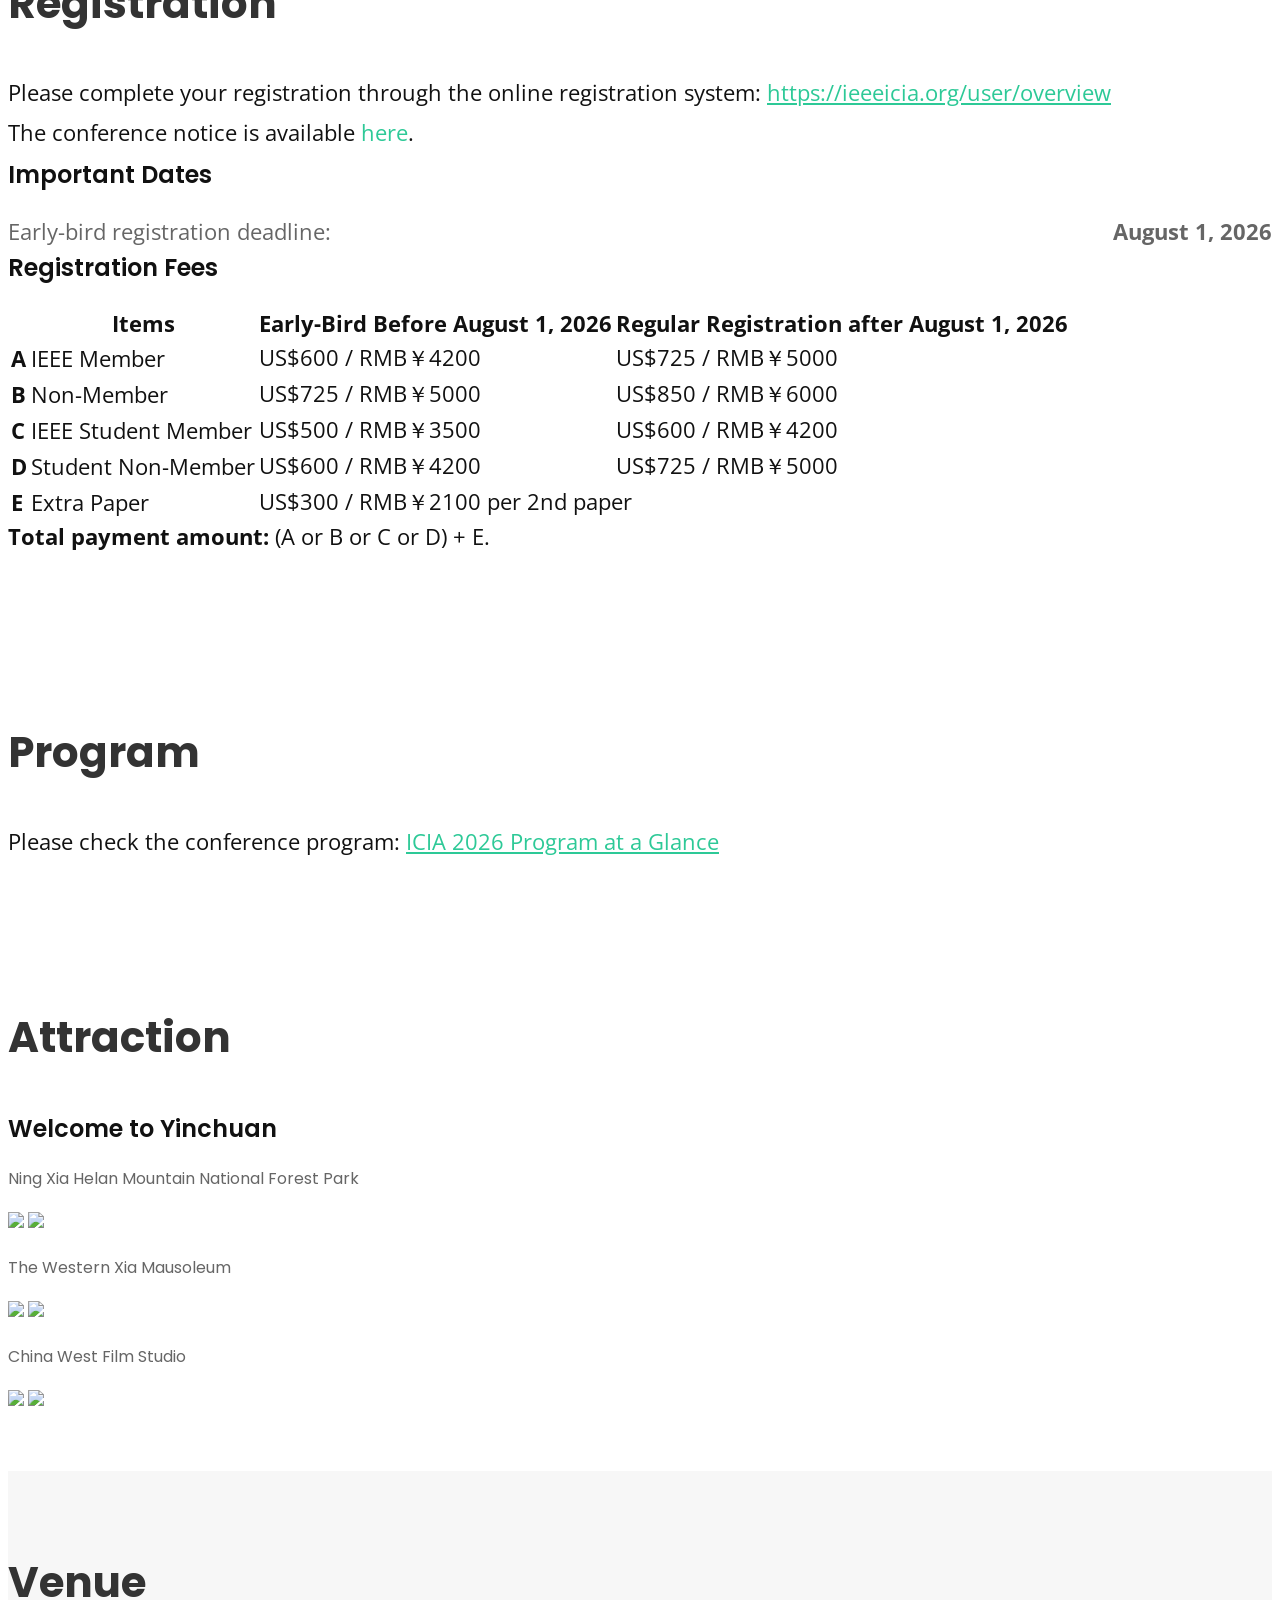
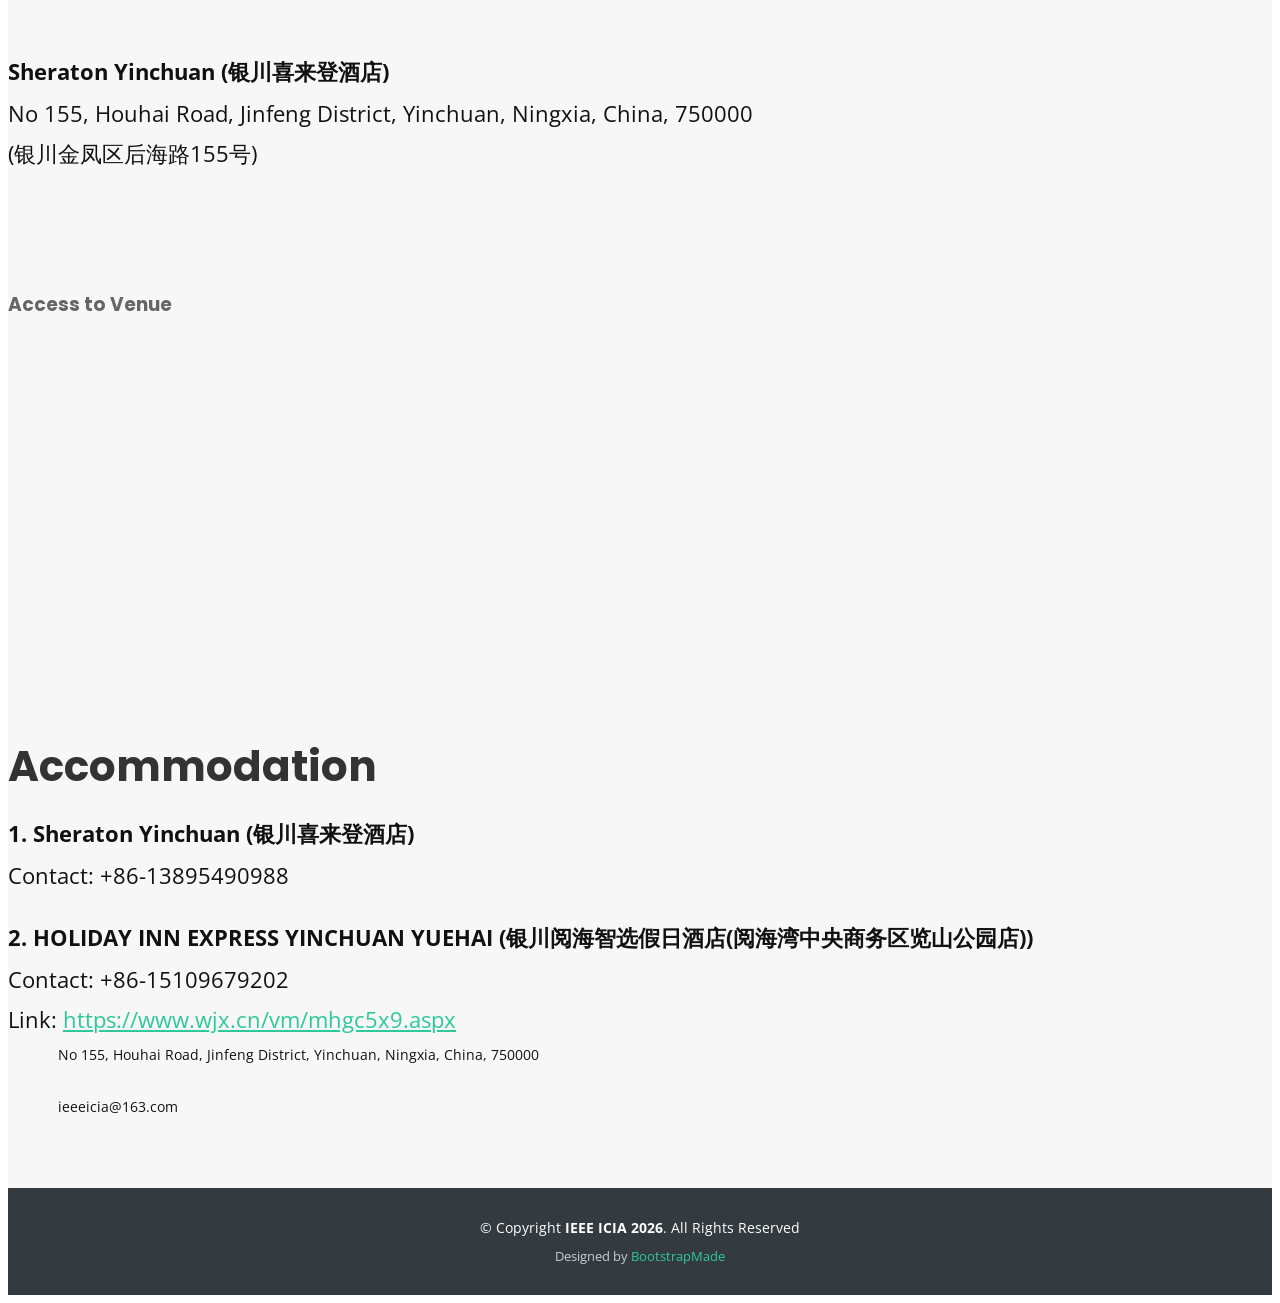
==== commit 76a70421: "update" ====
--- a/index.html
+++ b/index.html
@@ -392,6 +392,7 @@
 						<p>Please complete your registration through the online registration system: <a
 								href="https://ieeeicia.org/user/overview" target="_blank"
 								rel="noopener"><u>https://ieeeicia.org/user/overview</u></a></p>
+						<p>The conference notice is available <a href="2026 ICIA Conference Notice.pdf" target="_blank">here</a>.</p>
 
 						<h3 class="mt-4">Important Dates</h3>
 						<div class="paragraph-style">
@@ -449,7 +450,6 @@
 						</div>
 						<p><strong>Total payment amount:</strong> (A or B or C or D) + E.</p>
 
-						<p>The conference notice is available <a href="2026 ICIA Conference Notice.pdf" target="_blank">here</a>.</p>
 					</div>
 				</div>
 
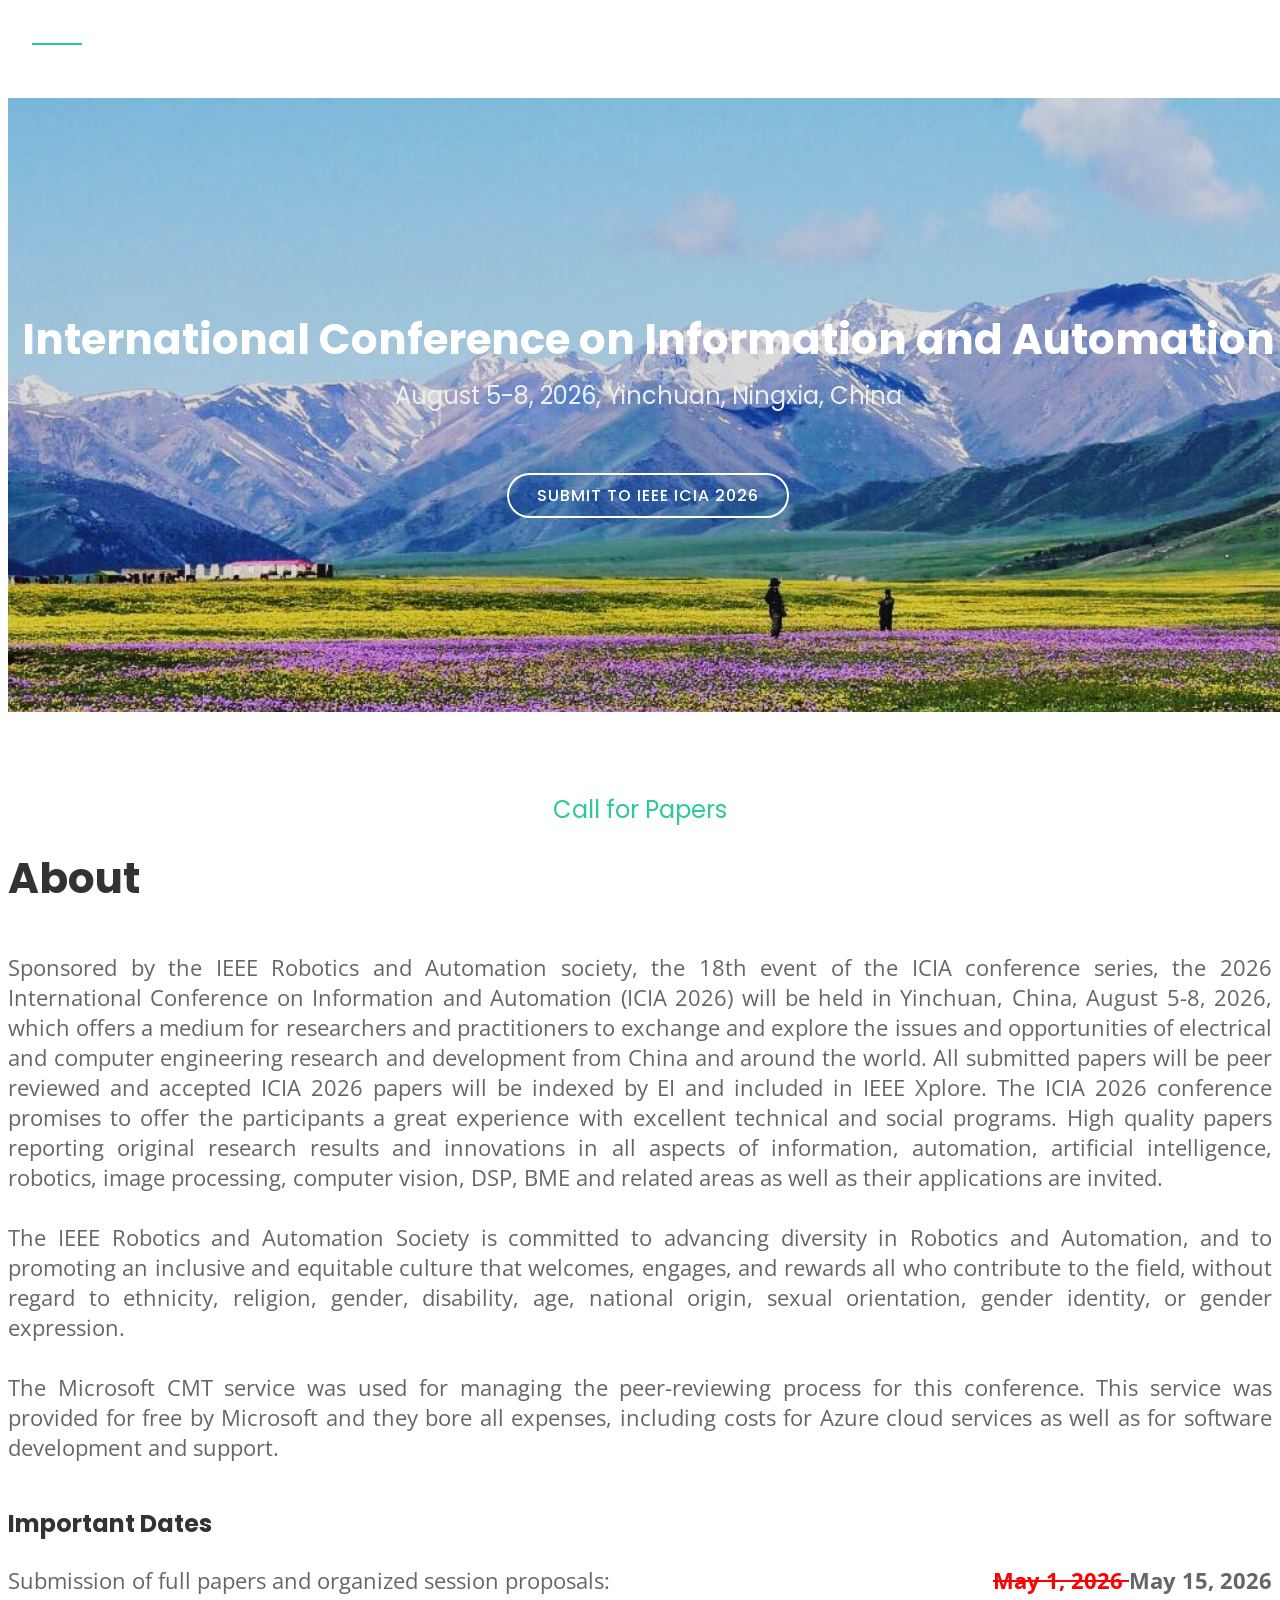
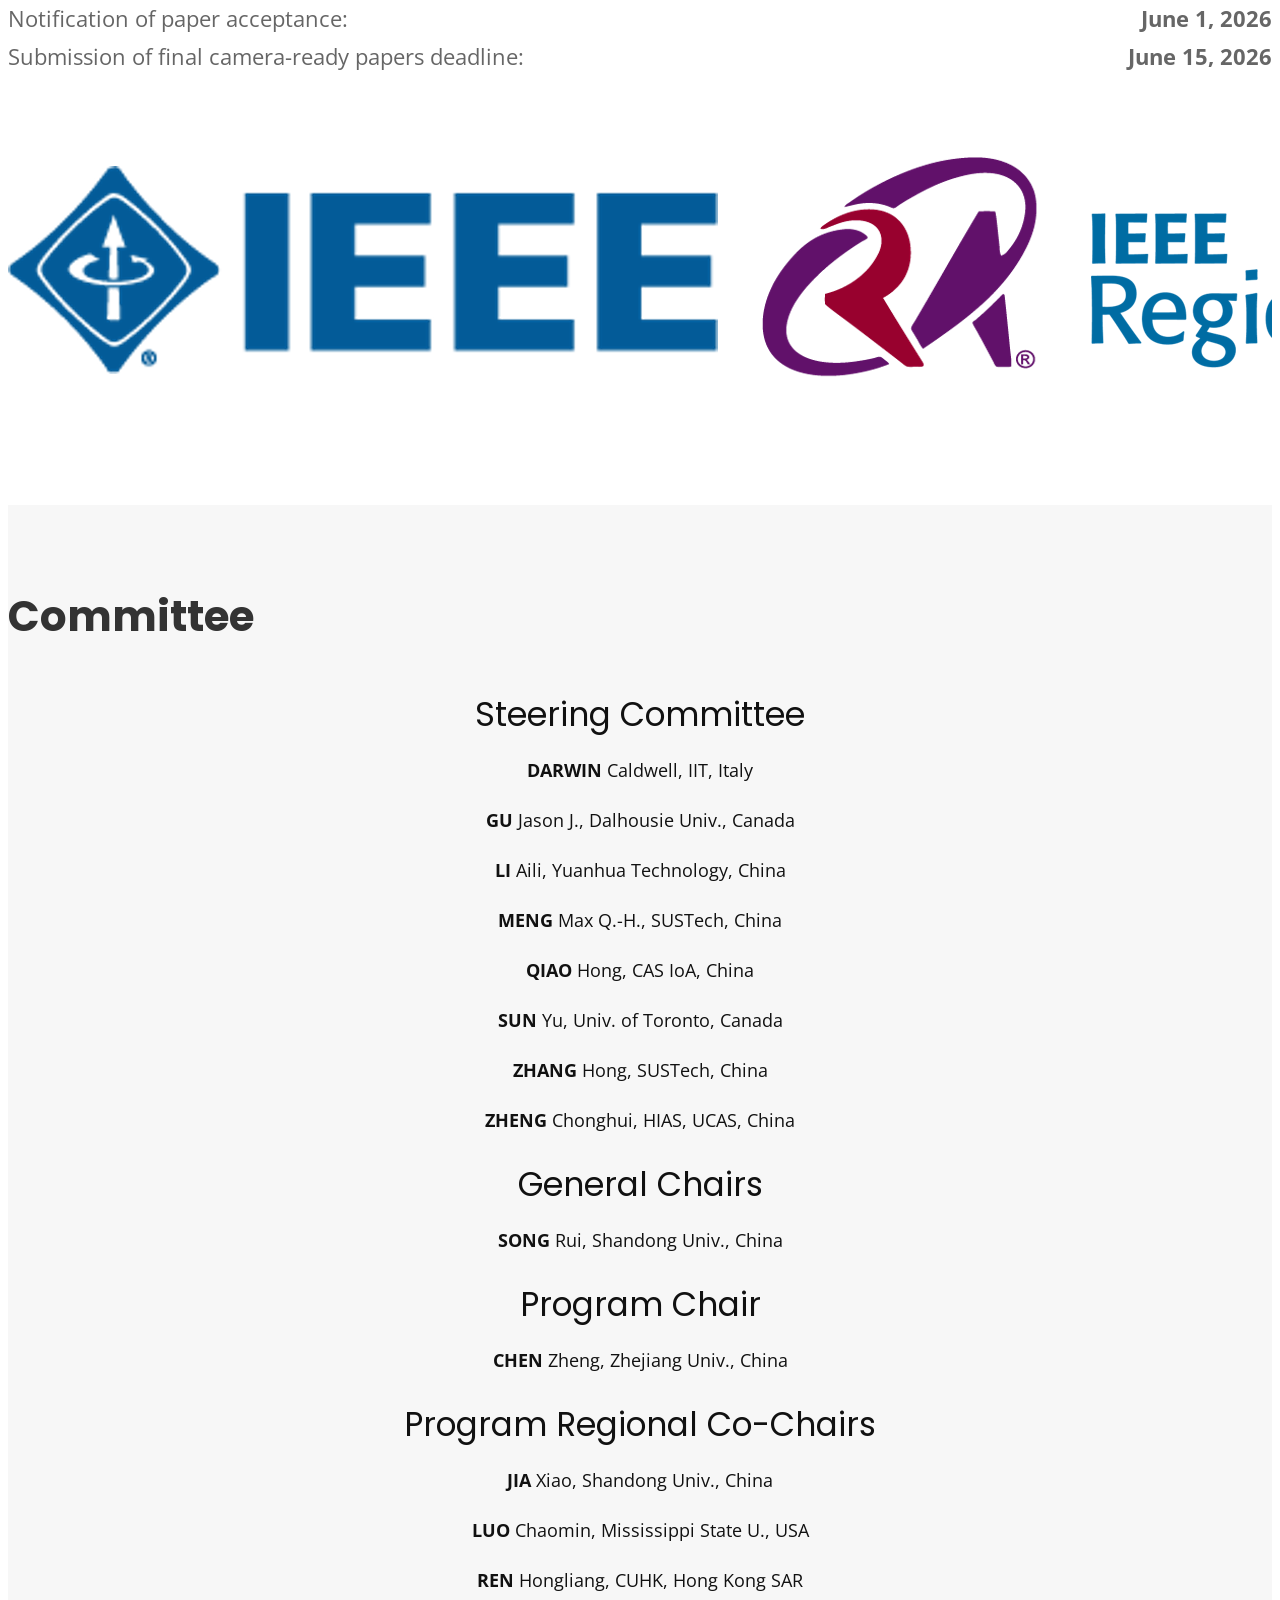
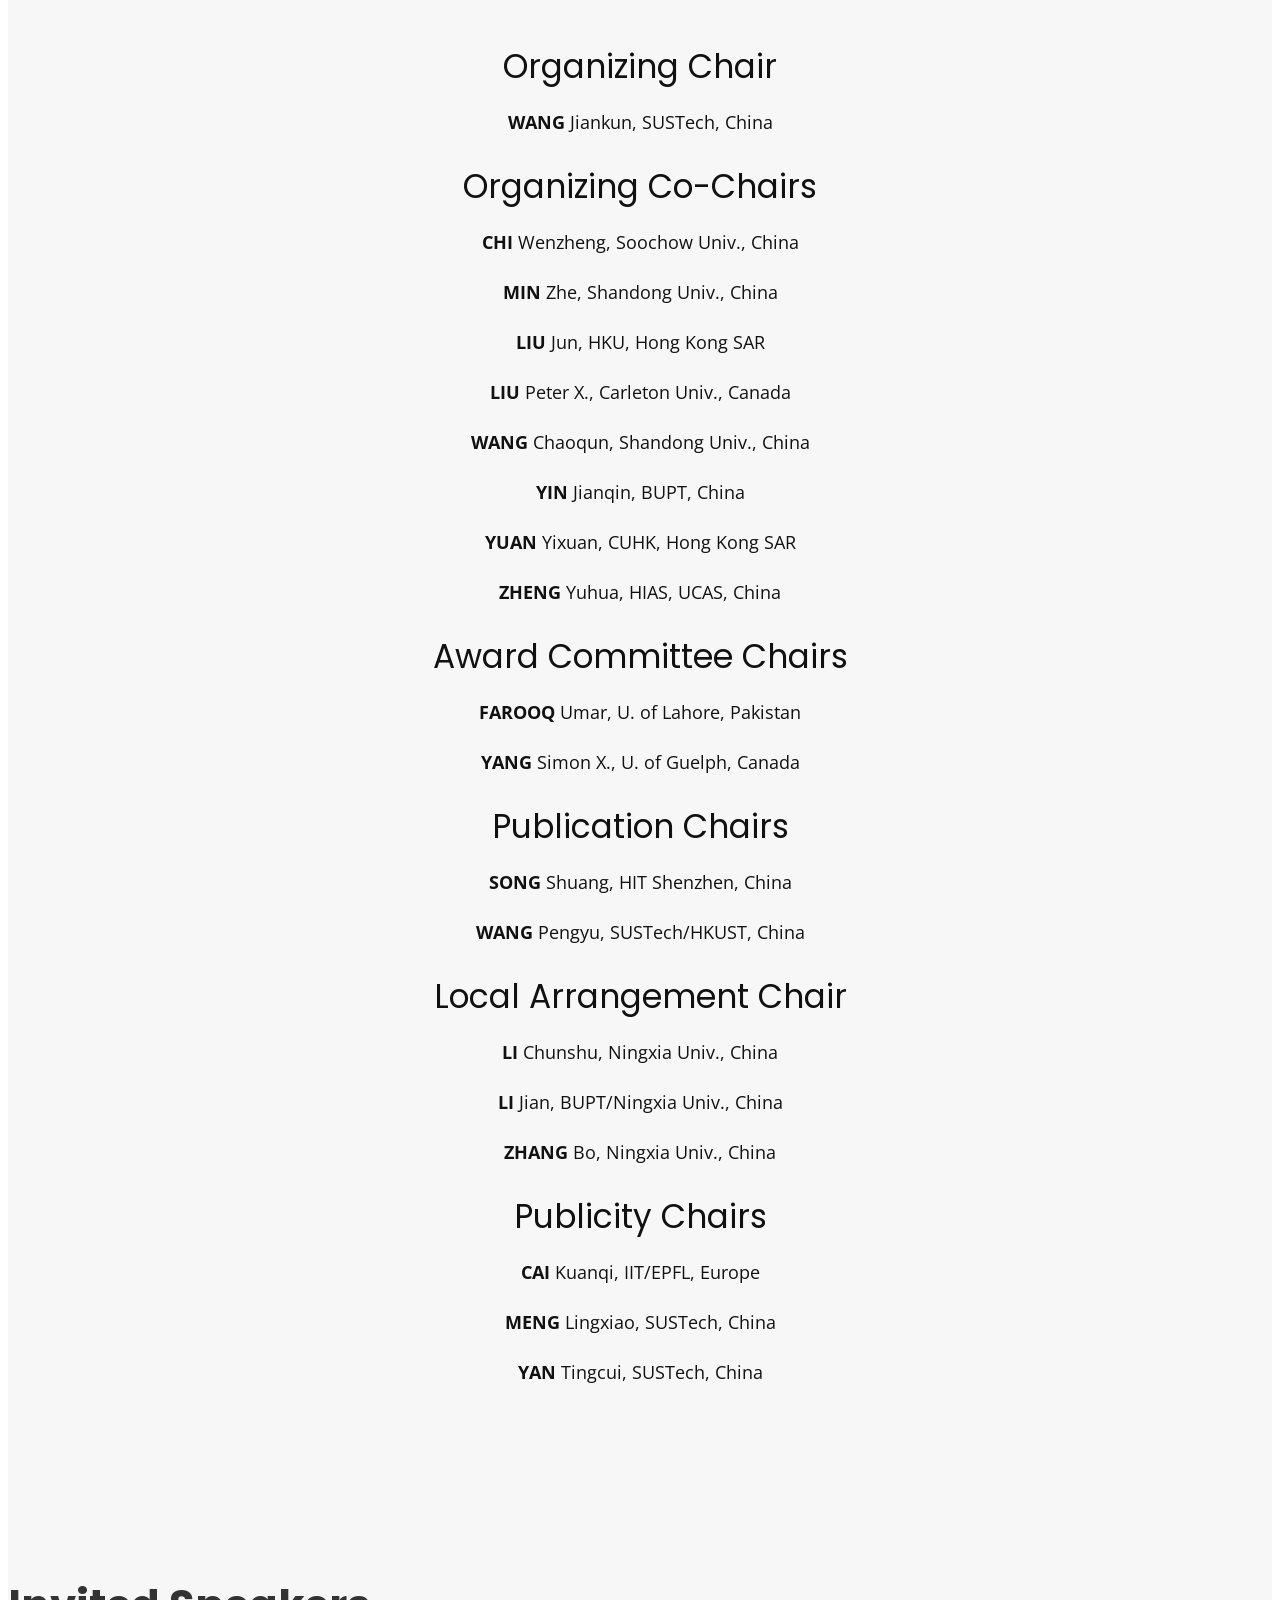
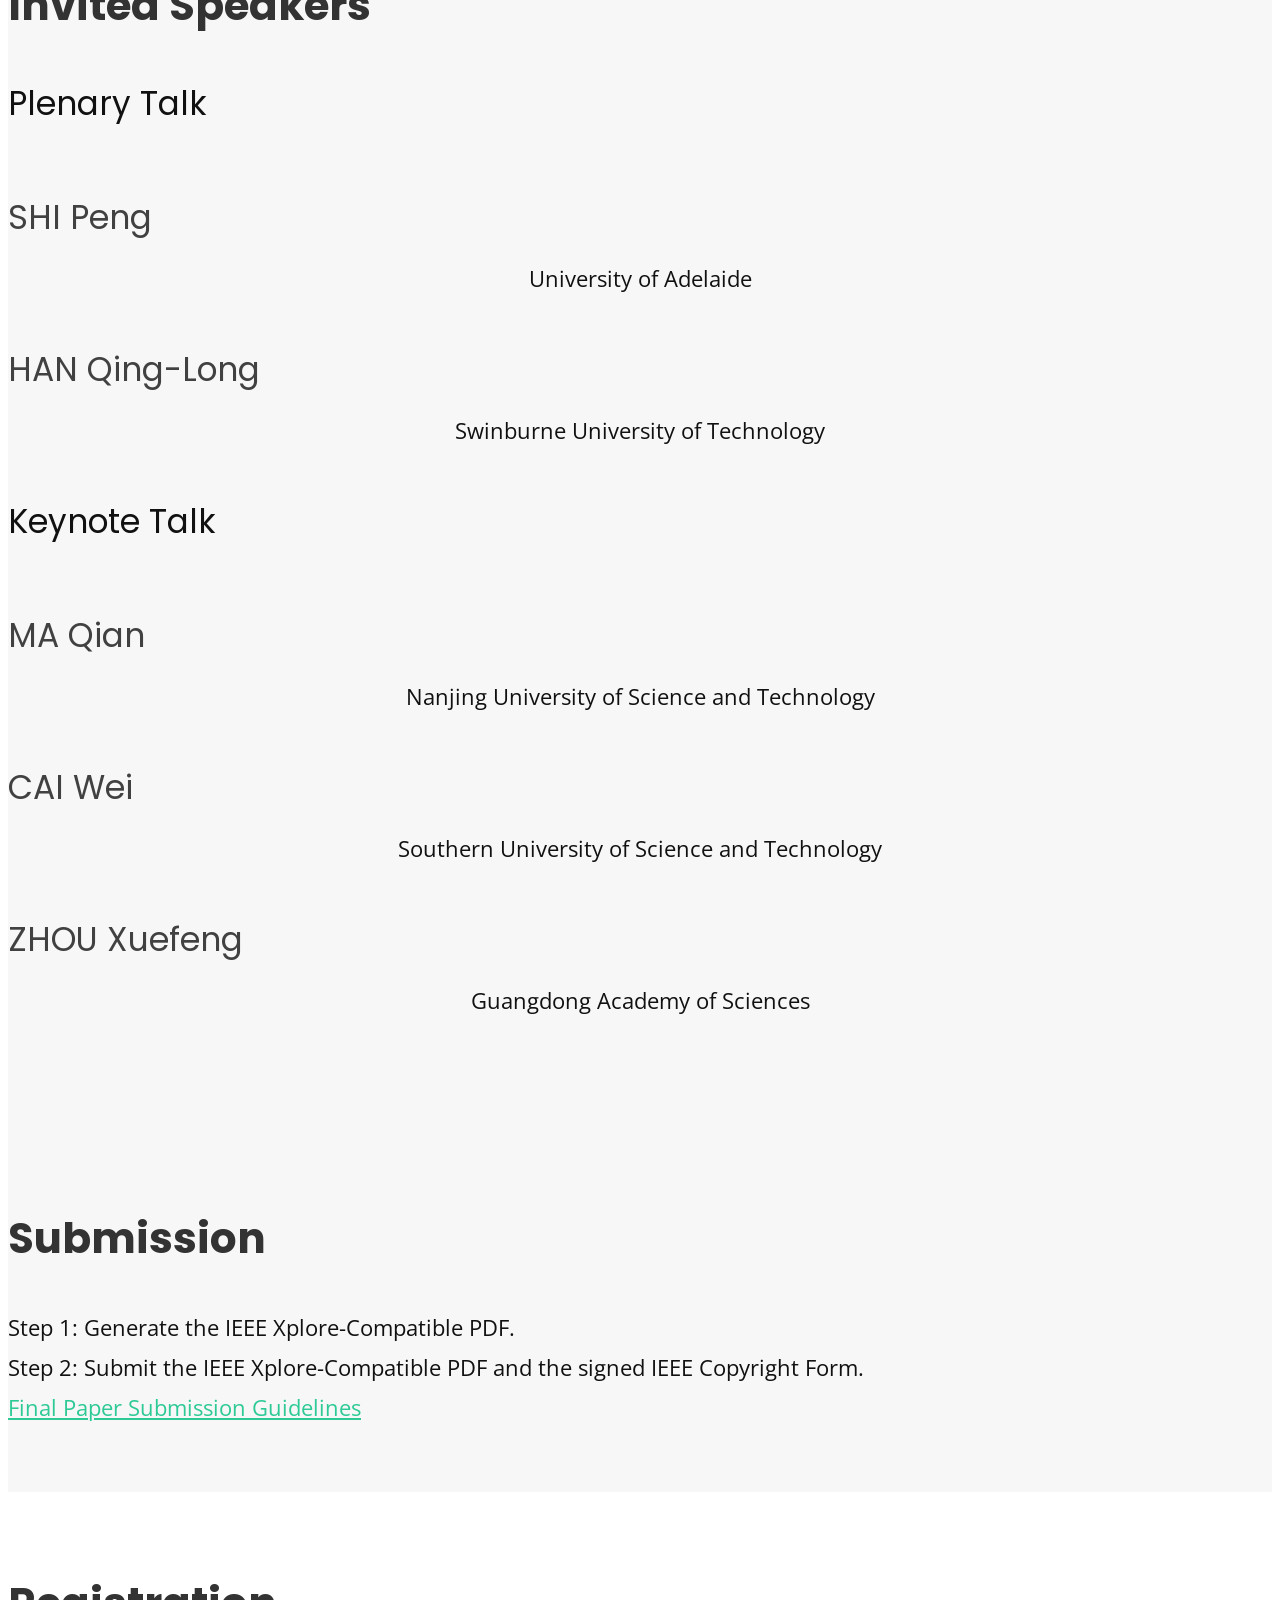
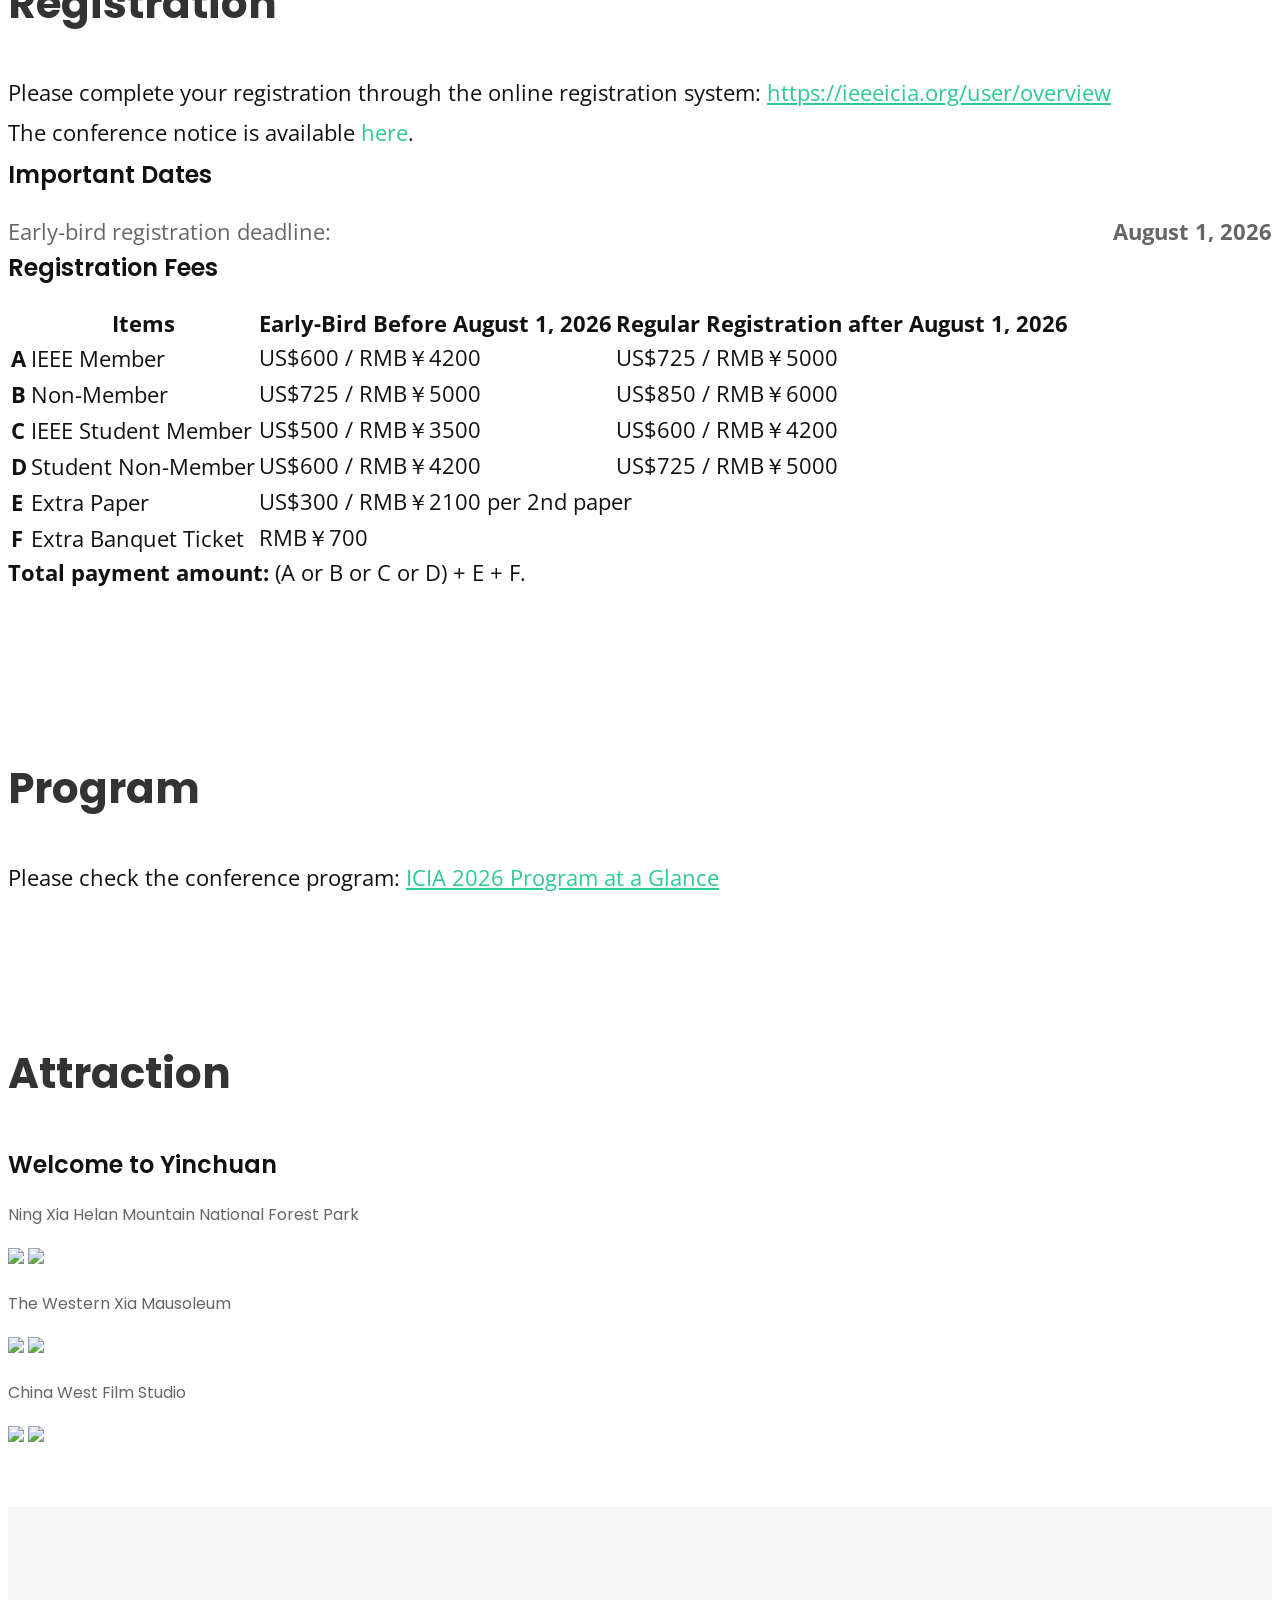
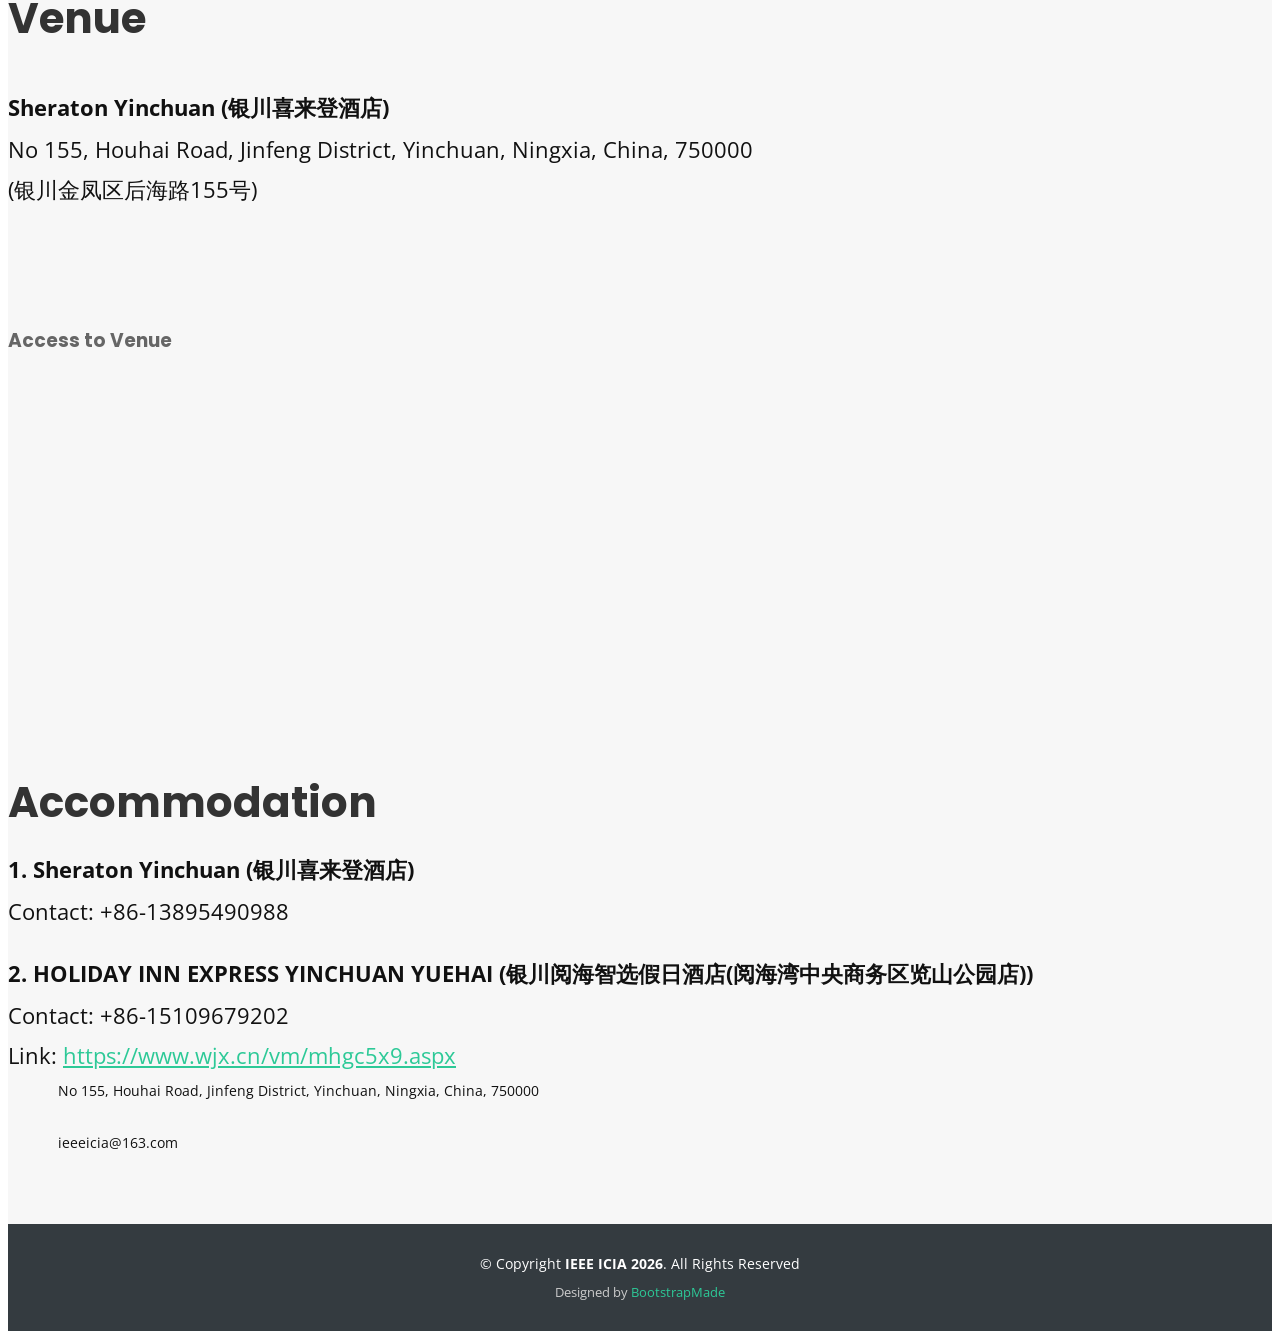
==== commit b4712cdf: "update pay" ====
--- a/index.html
+++ b/index.html
@@ -445,10 +445,15 @@
 										<td>Extra Paper</td>
 										<td colspan="2">US$300 / RMB￥2100 per 2nd paper</td>
 									</tr>
+									<tr>
+										<td><strong>F</strong></td>
+										<td>Extra Banquet Ticket</td>
+										<td colspan="2">RMB￥700</td>
+									</tr>
 								</tbody>
 							</table>
 						</div>
-						<p><strong>Total payment amount:</strong> (A or B or C or D) + E.</p>
+						<p><strong>Total payment amount:</strong> (A or B or C or D) + E + F.</p>
 
 					</div>
 				</div>
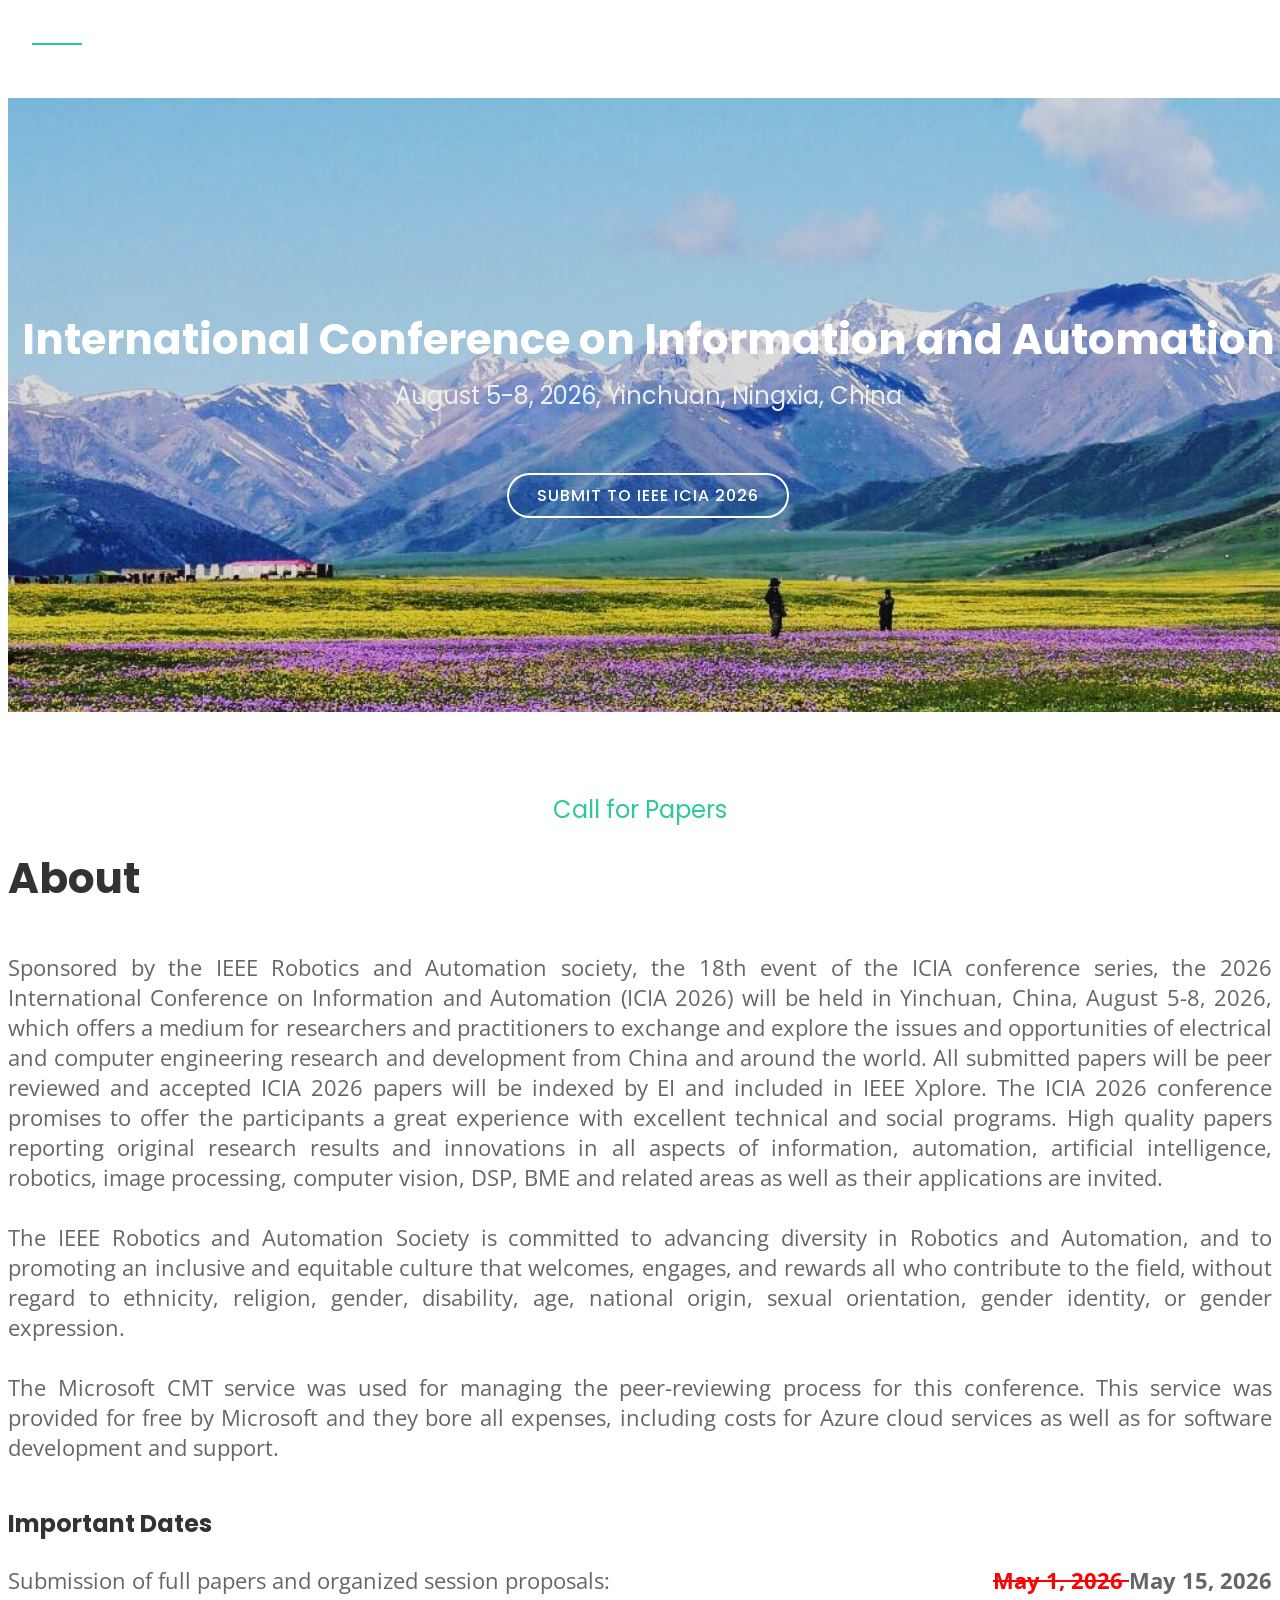
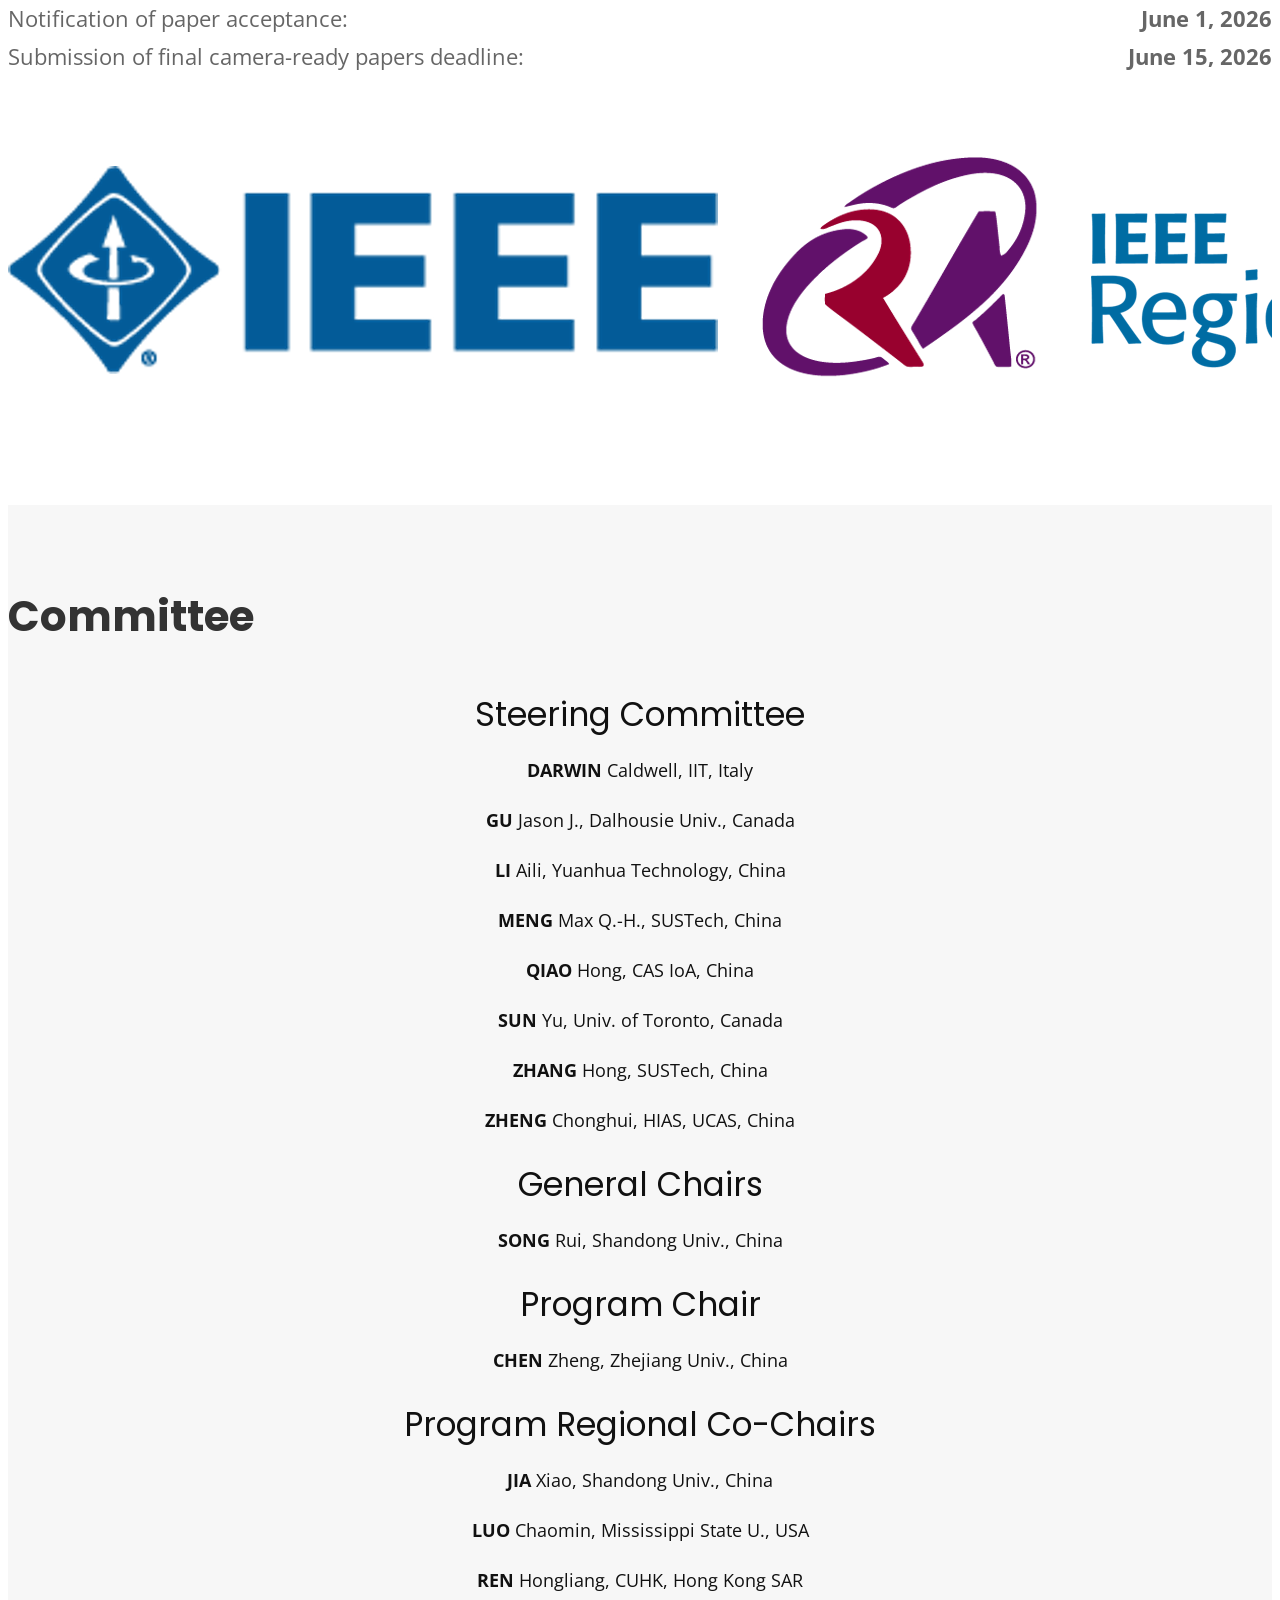
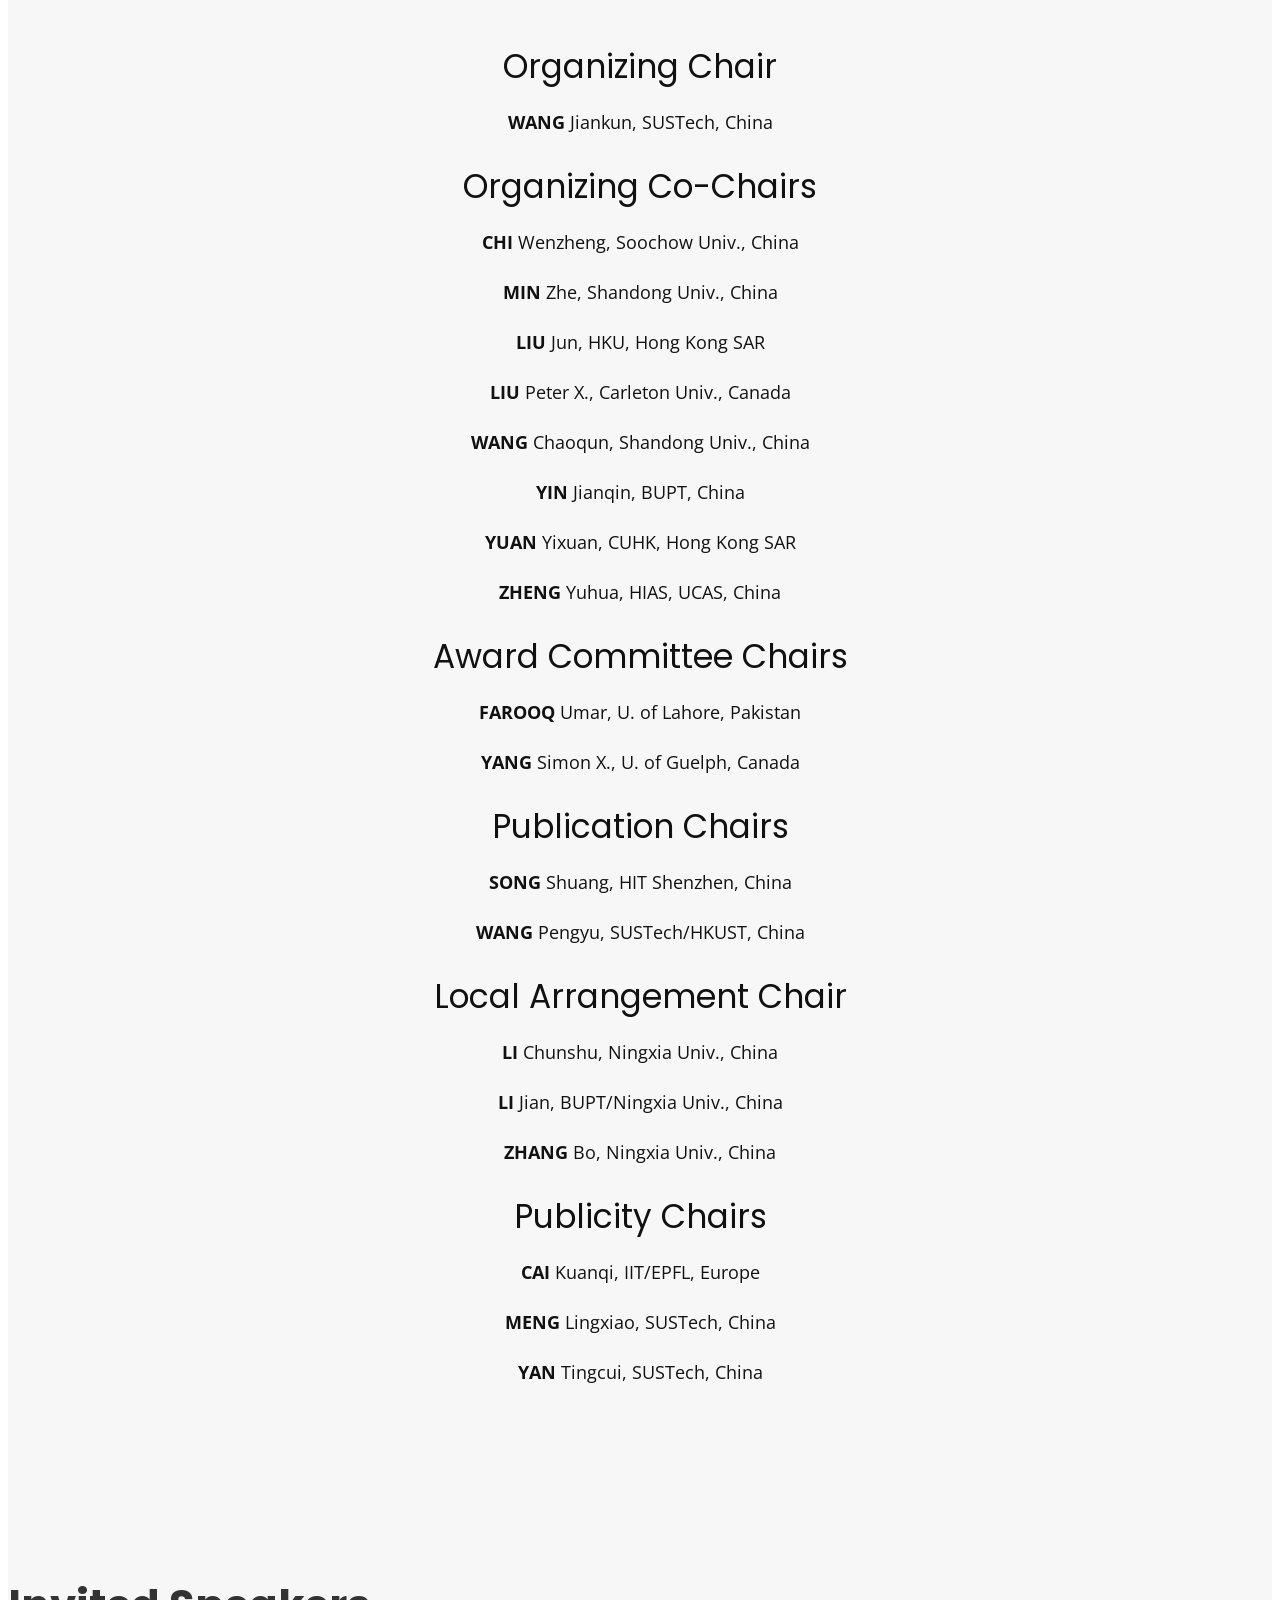
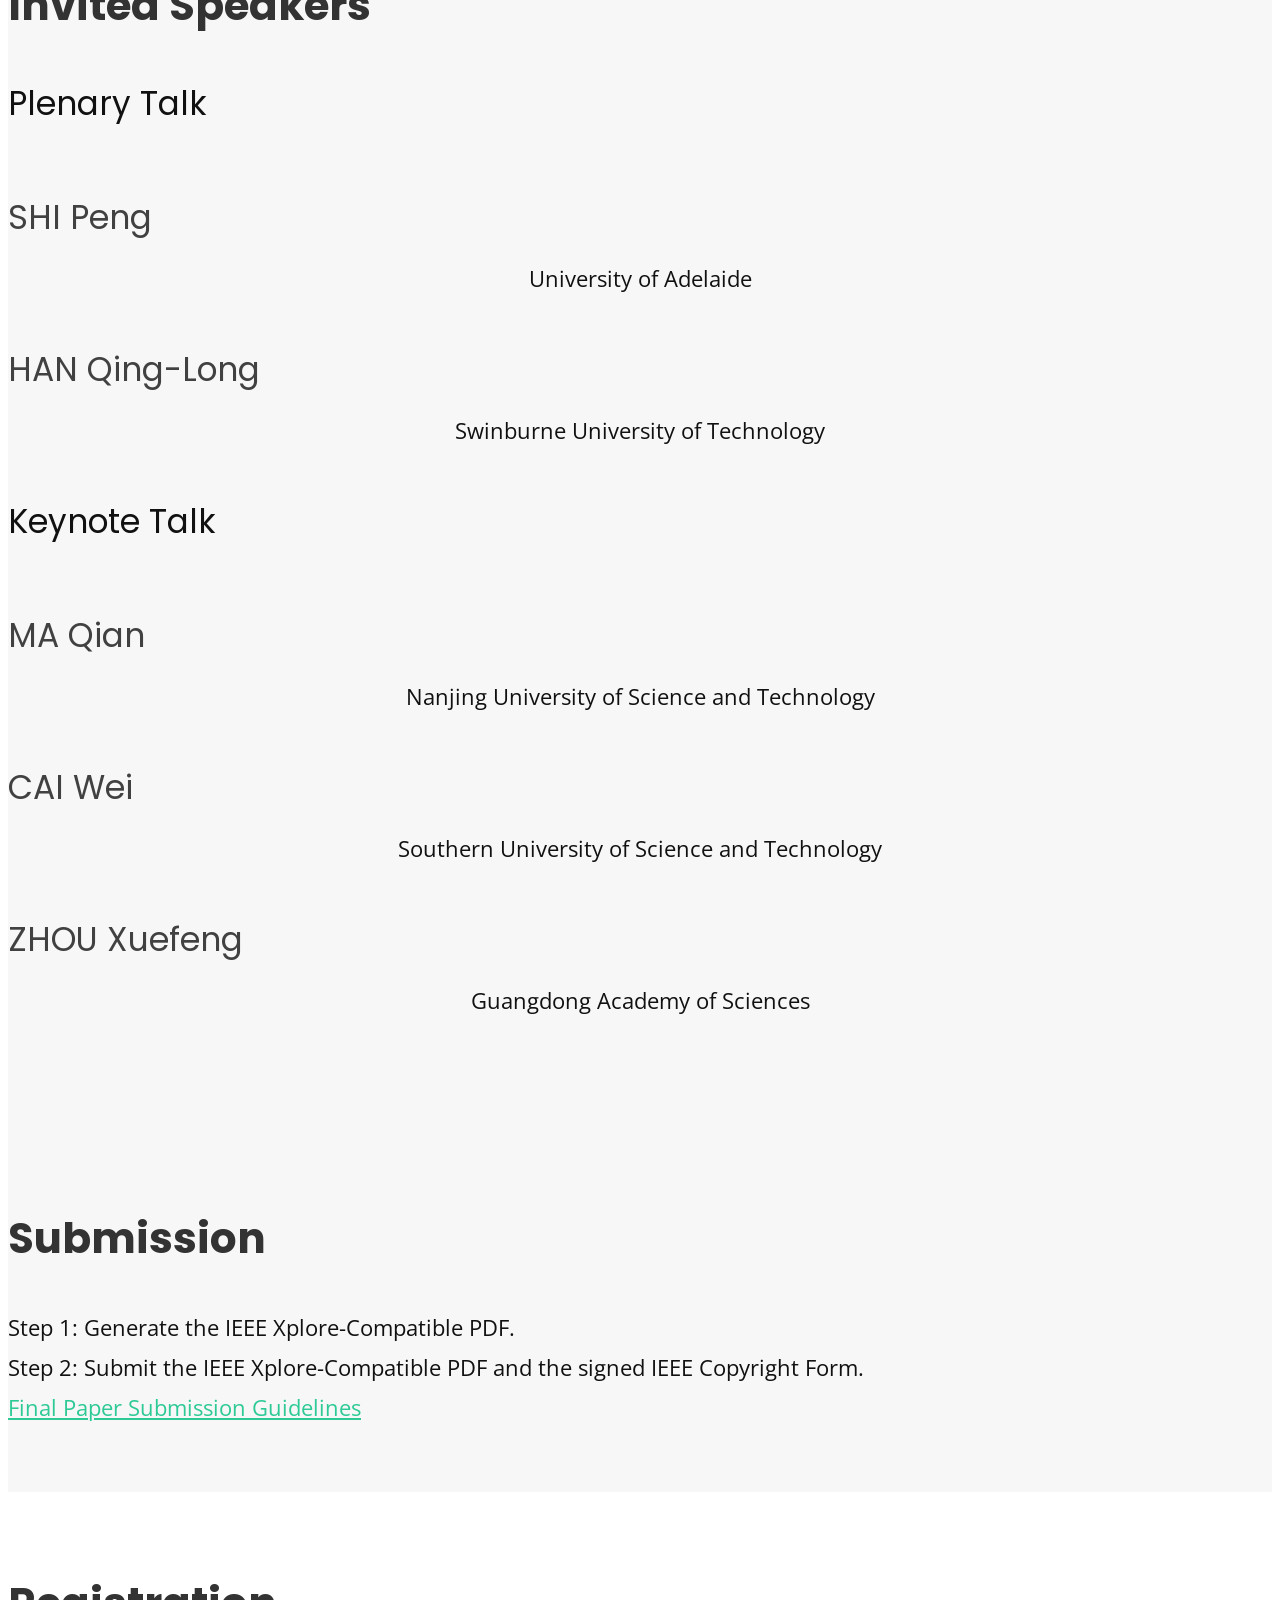
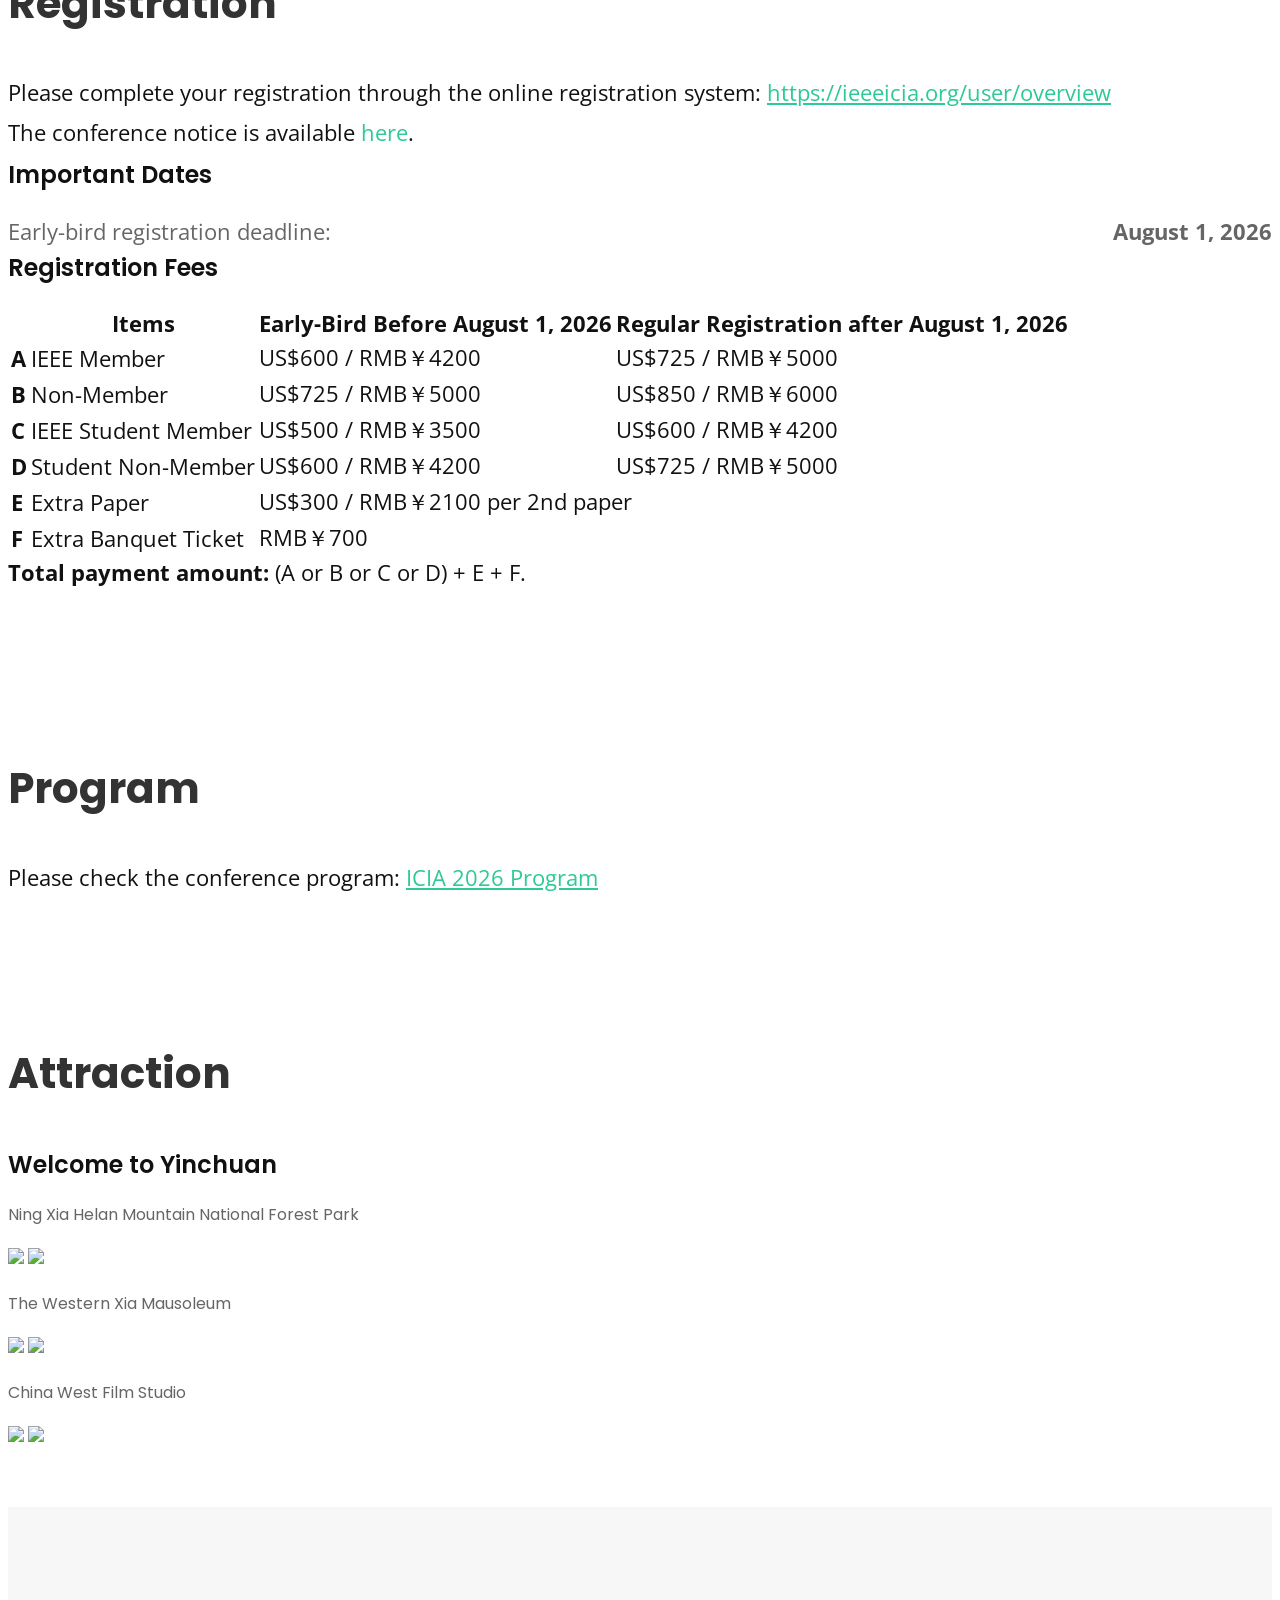
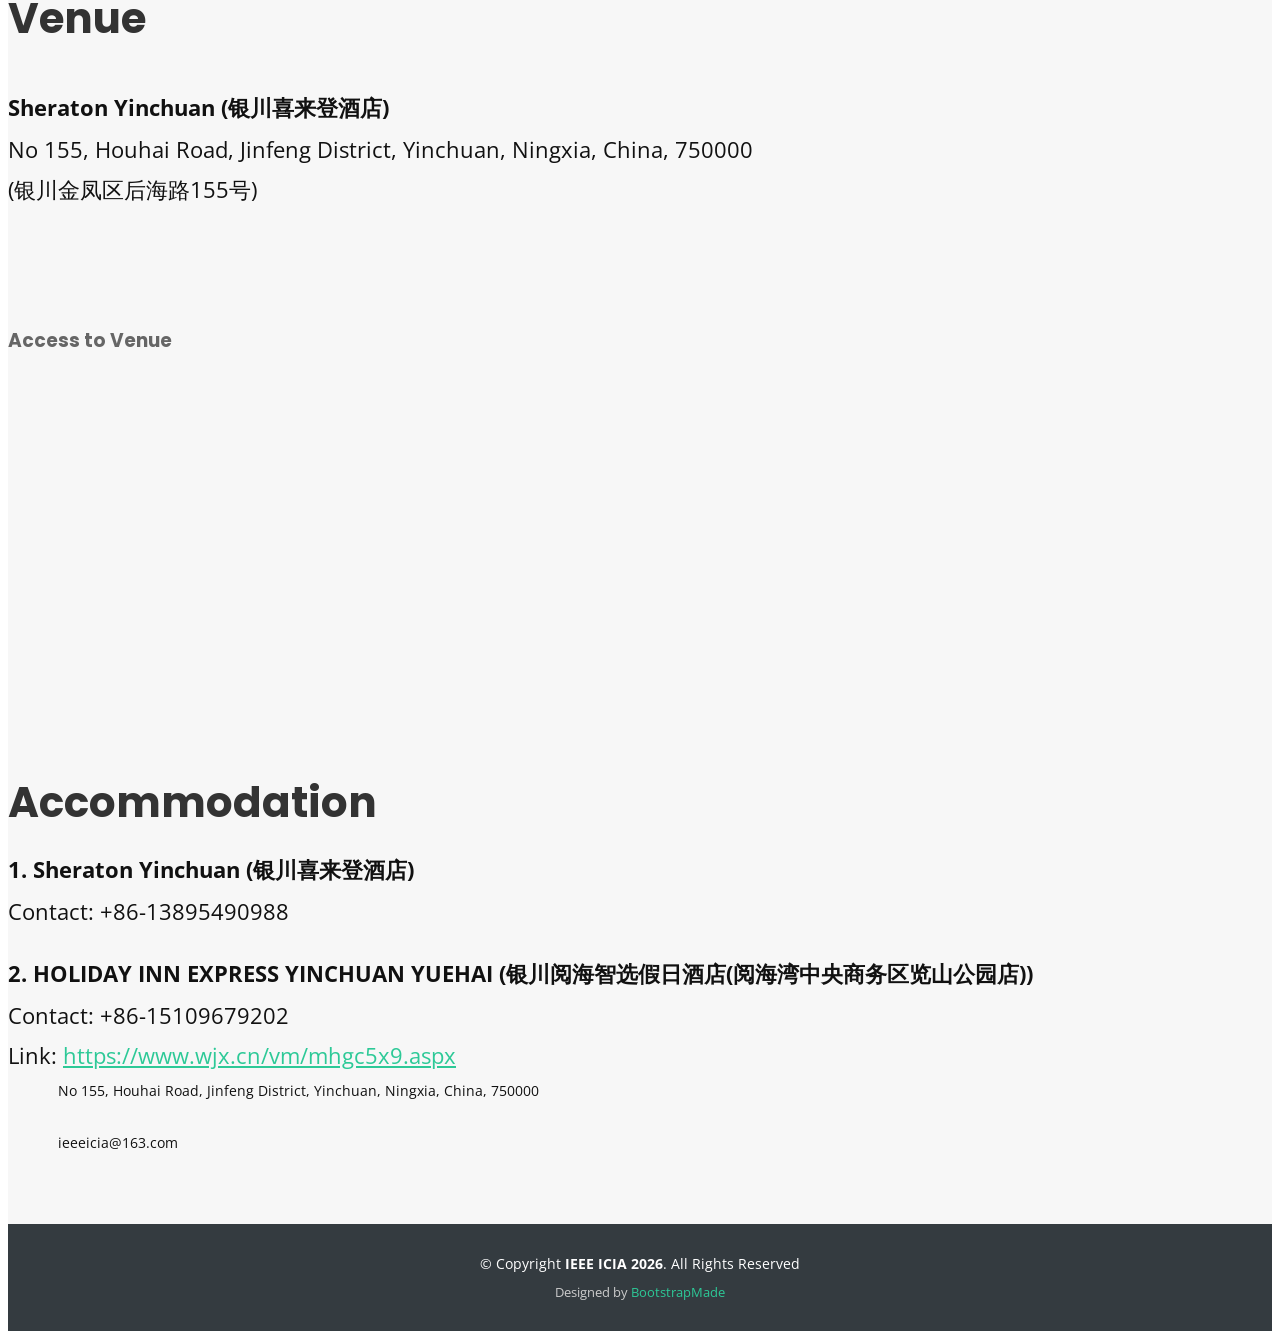
==== commit 7101dbe5: "update program" ====
--- a/index.html
+++ b/index.html
@@ -467,8 +467,8 @@
 			<div class="container" data-aos="fade-up">
 				<h2 class="section-title">Program</h2>
 				<br>
-				<p>Please check the conference program: <a href="program at a glance.pdf" target="_blank">
-						<u>ICIA 2026 Program at a Glance</u></a></p>
+				<p>Please check the conference program: <a href="7.29-ICIA_Digest_2026.pdf" target="_blank">
+						<u>ICIA 2026 Program</u></a></p>
 
 
 			</div>
